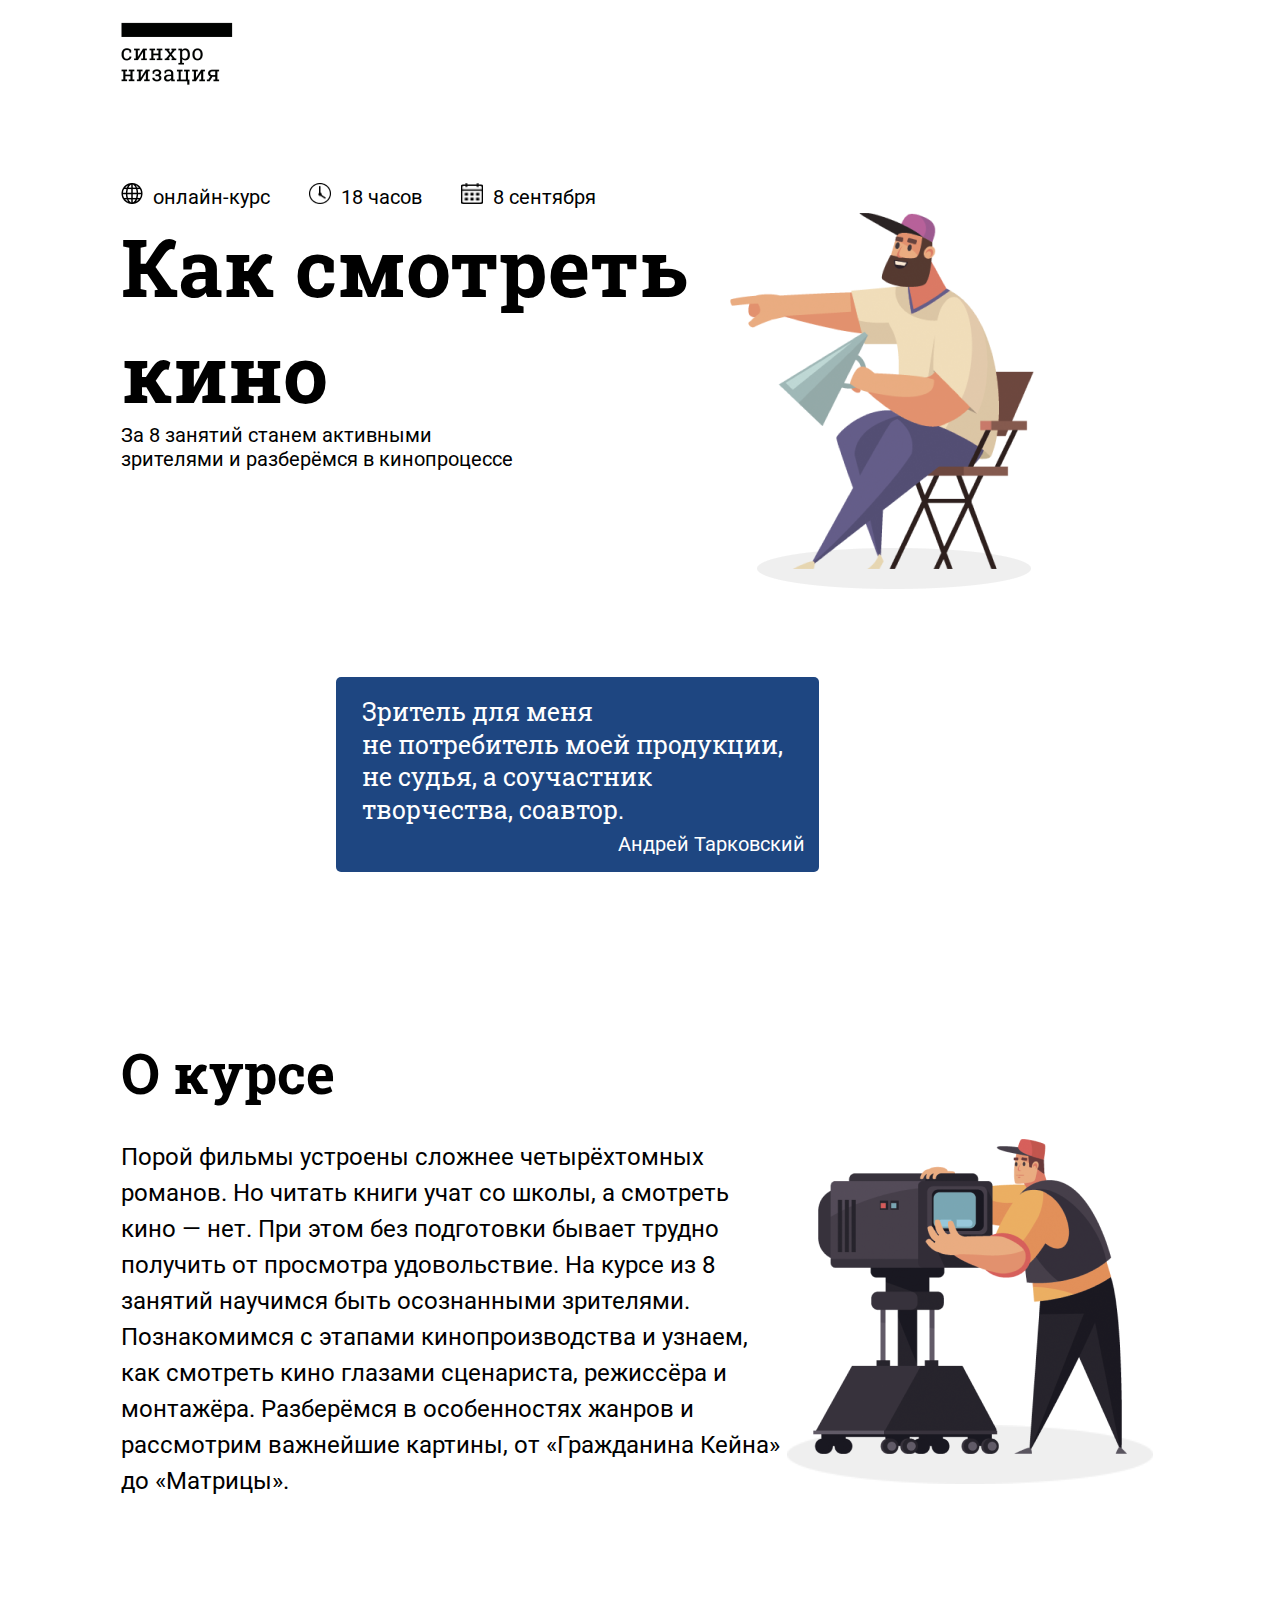
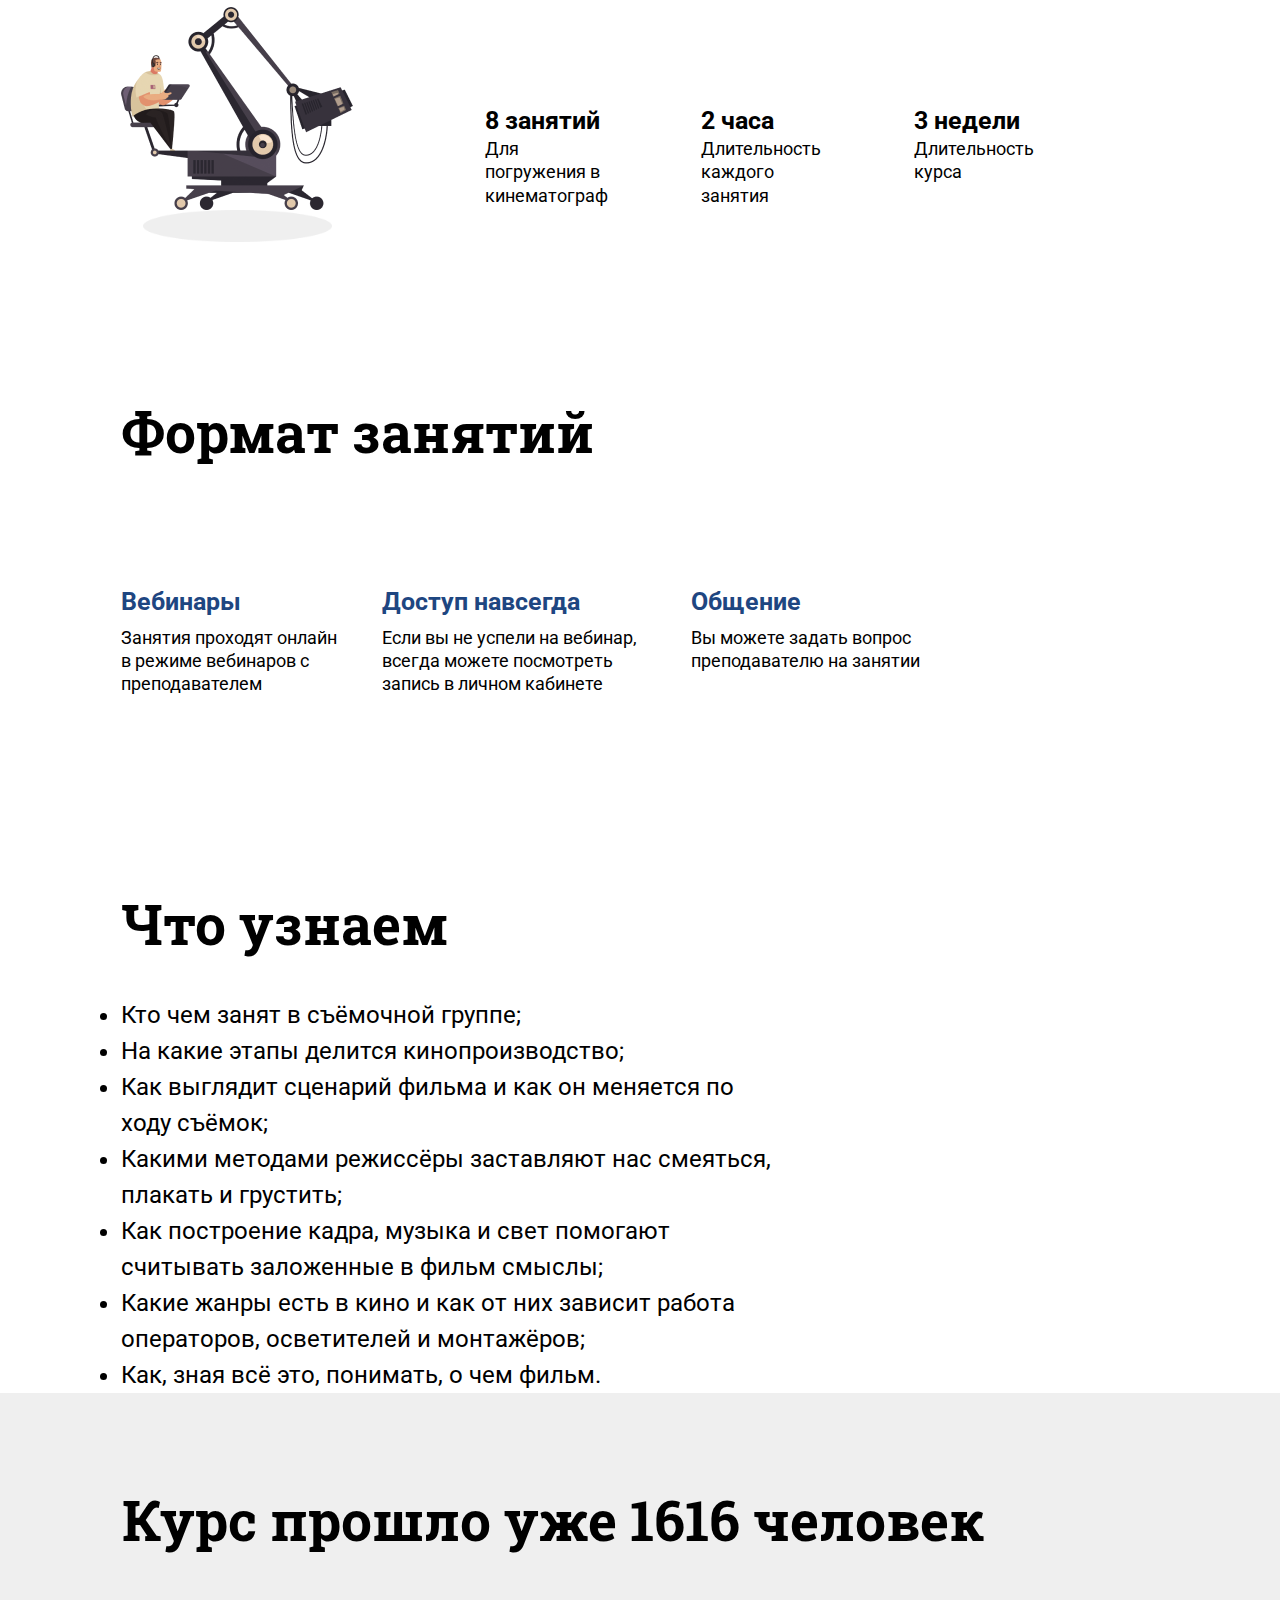
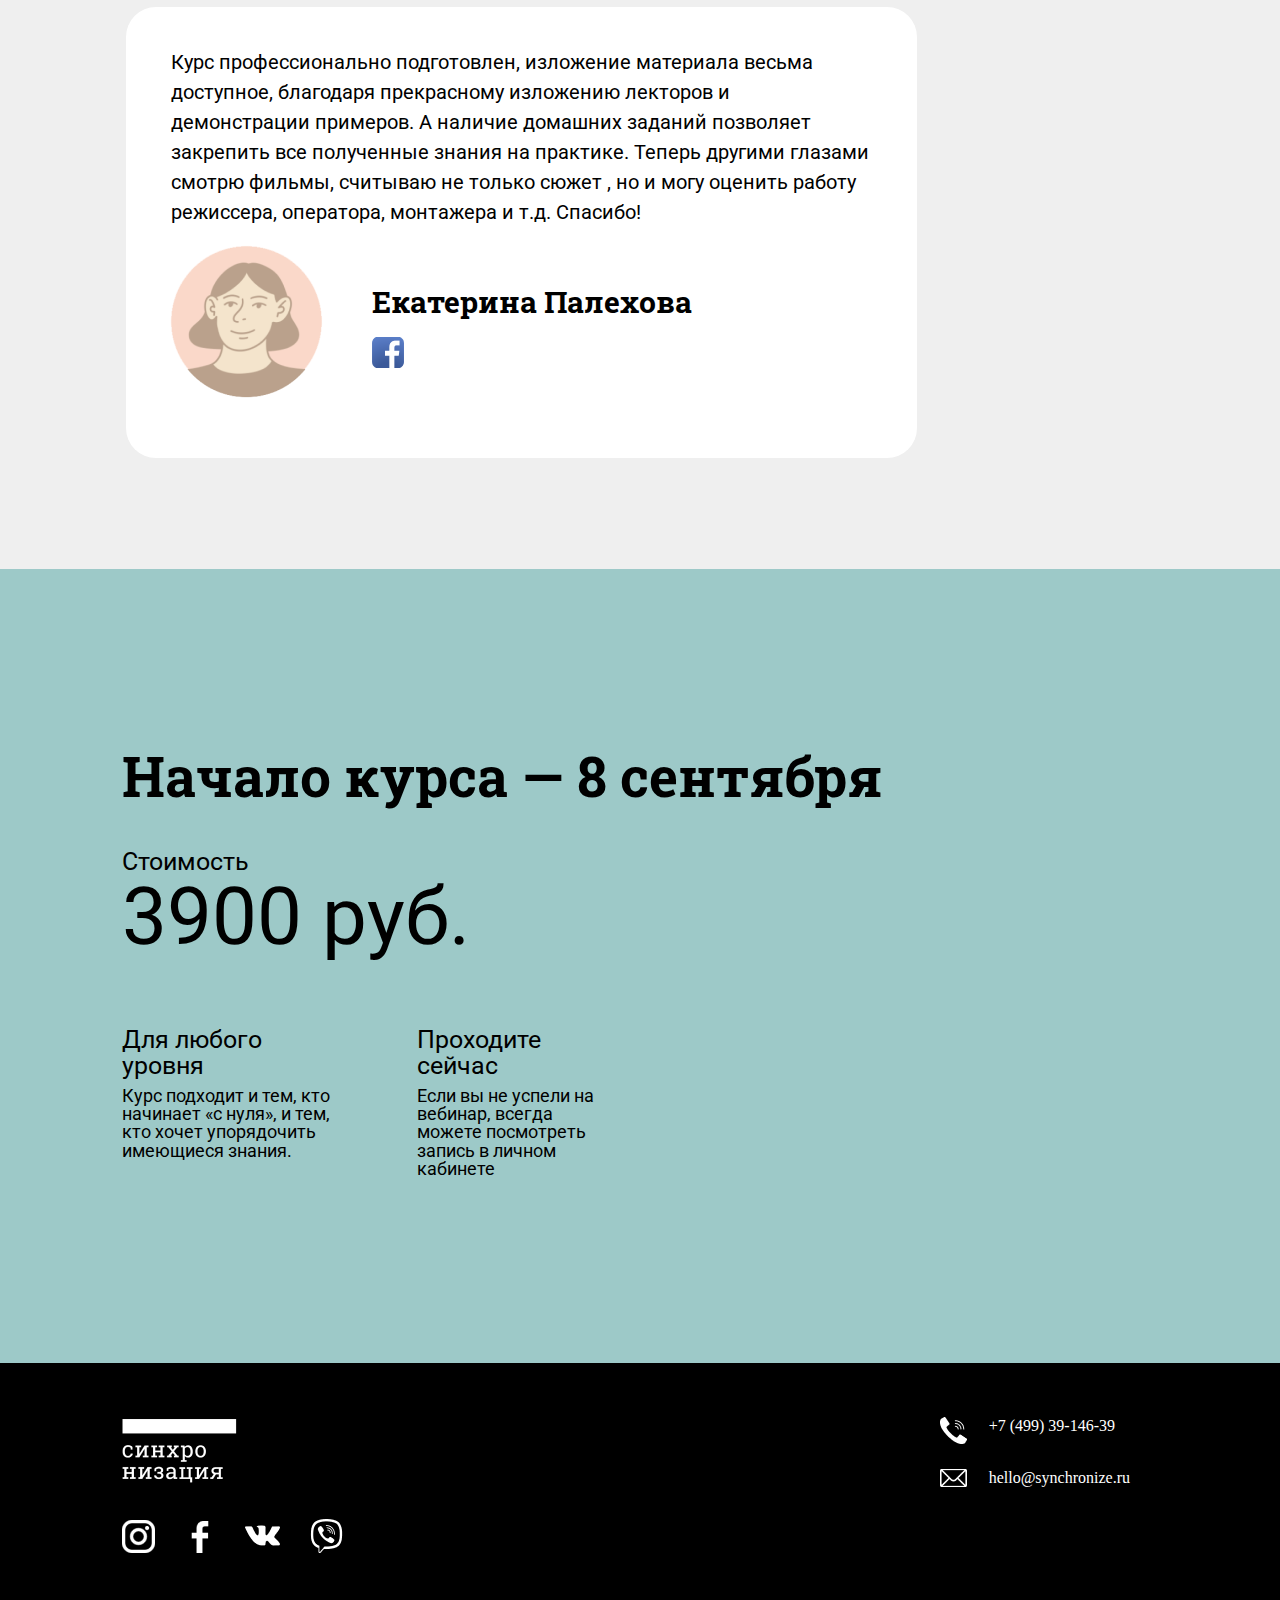
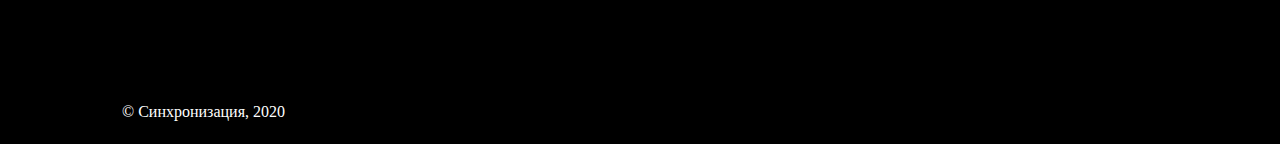
==== index.html @ b0616987 "Merge branch 'main' into omer" ====
<!doctype html>
<html lang="en">
<head>
    <meta charset="UTF-8">
    <meta name="viewport"
          content="width=device-width, user-scalable=no, initial-scale=1.0, maximum-scale=1.0, minimum-scale=1.0">
    <meta http-equiv="X-UA-Compatible" content="ie=edge">
    <link rel="preconnect" href="https://fonts.googleapis.com">
    <link rel="preconnect" href="https://fonts.gstatic.com" crossorigin>
    <link rel="preconnect" href="https://fonts.googleapis.com">
    <link rel="preconnect" href="https://fonts.gstatic.com" crossorigin>
    <link href="https://fonts.googleapis.com/css2?family=Roboto+Slab:wght@600&display=swap" rel="stylesheet">
    <link href="https://fonts.googleapis.com/css2?family=Roboto:ital,wght@0,100;0,300;0,400;1,100;1,300&display=swap" rel="stylesheet">
    <link rel="stylesheet" href="./assets/style.css">
    <title>Document</title>
</head>
<body>
    <header>
        <div class="container_header">
                <img class="head_image" src="./assets/Photos/logo_mobile_black.png" alt="#">

            <div class="three_writing_and_icons">
                <span><img class="icon_glob" src="./assets/Photos/globe.png" alt="#"> онлайн-курс</span>
                <span><img class="icon_clock" src="./assets/Photos/clock.png" alt="#"> 18 часов</span>
                <span><img class="icon_calendar" src="./assets/Photos/calendar.png" alt="#"> 8 сентября</span>
            </div>
        </div>
    </header>
    <main>
        <section class="first_section">
        <div class="container_first_section">
            <div class="above_image_and_content">
                <div class="two_content">
                    <p class="big_size_content">Как смотреть кино</p>
                    <p class="little_size_content">За 8 занятий станем активными зрителями
                        и разберёмся в кинопроцессе</p>
                </div>
                <div class="Big_image_all_ellipse">
                    <img src="./assets/Photos/head_big_image.png" alt="#">
                    <img class="big_ellipse" src="./assets/Photos/Big_ellipse.png" alt="#">
                </div>

            </div>
            <div class="below_content_and_initial">
                <div class="main_below_content">
                    <p class="eritel_">
                        Зритель для меня
                        <br>
                        не потребитель моей продукции, не судья, а соучастник творчества, соавтор.
                    </p>
                    <p class="andrey">
                        Андрей Тарковский
                    </p>
                </div>
            </div>
        </div>

    </section>


        <section class="second_section">
            <div class="container_second_section">
                <p class="head_of_second_section">О курсе</p>
                <div class="second_section_image_and_content">
                    <div class="main_content_of_second_section">
                        Порой фильмы устроены сложнее четырёхтомных романов. Но читать книги учат со школы, а смотреть кино — нет. При этом без подготовки бывает трудно получить от просмотра удовольствие.

                        На курсе из 8 занятий научимся быть осознанными зрителями. Познакомимся с этапами кинопроизводства и узнаем, как смотреть кино глазами сценариста, режиссёра и монтажёра. Разберёмся в особенностях жанров и рассмотрим важнейшие картины, от «Гражданина Кейна» до «Матрицы».
                    </div>
                    <div class="image_of_second_section">
                        <img class="second_section_cameraman" src="./assets/Photos/cameraman.png" alt="#">
                        <img class="second_section_ellipse" src="./assets/Photos/Big_ellipse.png" alt="">
                    </div>
                </div>
                <div class="little_image_and_three">
                    <div class="little_image_of_second_section">
                        <img class="light_man" src="./assets/Photos/light_man.png" alt="#">
                        <img class="light_man_ellipse" src="./assets/Photos/Big_ellipse.png" alt="#">
                    </div>
                    <div class="three_little">
                        <div class="one_little_one little_for_all">
                            <p class="head_of_little">8 занятий</p>
                            <p class="below_content_for_three">Для погружения
                                в кинематограф</p>
                        </div>
                        <div class="two_little_one little_for_all">
                            <p class="head_of_little">2 часа</p>
                            <p class="below_content_for_three">Длительность
                                каждого занятия</p>
                        </div>
                        <div class="three_little_one little_for_all">
                            <p class="head_of_little">3 недели</p>
                            <p class="below_content_for_three">Длительность
                                курса</p>
                        </div>
                    </div>
                </div>
            </div>
        </section>

        <section class="third_section">
            <div class="container_of_third_section">
                <div class="above_of_third">
                    <p class="format_zan">Формат занятий</p>
                    <div class="little_third_of_third_section">
                        <div class="one_porce_ofThird">
                            <p class="one_piece_of_third_above">Вебинары</p>
                            <p class="one_piece_of_third_below third_one">Занятия проходят онлайн
                                в режиме вебинаров
                                с преподавателем</p>
                        </div>
                        <div class="one_porce_ofThird">
                            <p class="one_piece_of_third_above">Доступ навсегда</p>
                            <p class="one_piece_of_third_below third_two">Если вы не успели на вебинар, всегда можете посмотреть запись в личном кабинете</p>
                        </div>
                        <div class="one_porce_ofThird">
                            <p class="one_piece_of_third_above">Общение</p>
                            <p class="one_piece_of_third_below third_three">Вы можете задать вопрос
                                преподавателю на занятии</p>
                        </div>
                    </div>
                </div>
                <div class="below_of_Third">
                    <p class="chto_uznaem">Что узнаем</p>
                    <ul class="chto_uznaem_ul">
                        <li>Кто чем занят в съёмочной группе;</li>
                        <li>На какие этапы делится кинопроизводство;</li>
                        <li>Как выглядит сценарий фильма и как он меняется
                            по ходу съёмок;</li>
                        <li>Какими методами режиссёры заставляют нас смеяться, плакать и грустить;</li>
                        <li>Как построение кадра, музыка и свет помогают считывать заложенные в фильм смыслы;</li>
                        <li>Какие жанры есть в кино и как от них зависит работа операторов, осветителей и монтажёров;</li>
                        <li>Как, зная всё это, понимать, о чем фильм.</li>
                    </ul>







                </div>
            </div>
        </section>

        <section class="third_of_end">
            <p class="chto_uznaem kypc_proshlo">Курс прошло уже 1616 человек</p>
            <div class="kypc_card">
                <p class="kypc_text">
                    Курс профессионально подготовлен, изложение материала весьма доступное, 
                    благодаря прекрасному изложению лекторов и демонстрации примеров.
                    А наличие домашних заданий позволяет закрепить все полученные знания на практике. 
                    Теперь другими глазами смотрю фильмы, считываю не только сюжет , но и могу оценить работу режиссера, 
                    оператора, монтажера и т.д. Спасибо!
                </p>
                <div class="img_and_yekatirina">
                <img class="third_of_end_img" src="./assets/Photos/third-of-end_image.png" alt="image">
                <div class="fb_yekatirina">
                <p class="yekatirina_head">Екатерина Палехова</p>
                <img class="fb_logo" src="./assets/Photos/fb.png" alt="fb">

                   </div>
               </div>
            </div>
        </section>

        <section class="green_part">
            <p class="chto_uznaem nachala_ceptember">Начало курса — 8 сентября</p>
            <p class="stoimost">Стоимость</p>
            <p class="rubl">3900 руб.</p>

            <div class="dlya_and_seychas">
                <div class="dlya">
                    <p class="second_of_end_head">Для любого уровня</p>
                    <p class="second_of_end_text">Курс подходит и тем, кто начинает «с нуля»,
                                                     и тем, кто хочет упорядочить имеющиеся знания.</p>
                </div>
                <div class="seychas">
                    <p class="second_of_end_head">Проходите сейчас</p>
                    <p class="second_of_end_text">Если вы не успели на вебинар,
                                                    всегда можете посмотреть запись в личном кабинете</p>
                </div>
            </div>
            
        </section>
    </main>
    <footer>
        <div class="logo_div">
            <div class="logo">
                <img class="logo_mobile" src="./assets/Photos/logo_mobile_white.png" alt="logo">
                <div class="social_media">
                    <img class="social" src="./assets/Photos/instagram.png" alt="social">
                    <img class="social so_pad" src="/assets/Photos/fb_black.png" alt="social">
                    <img class="social so_pad" src="./assets/Photos/wk.png" alt="social">
                    <img class="social so_pad" src="/assets/Photos/whatsapp.png" alt="social">
                </div>
            </div>
            <div class="phone_mail">
                 <div class="cont">
                     <img class="contacts" src="./assets/Photos/phone_white.png" alt="">
                     <p class="contacts_text">+7 (499) 39-146-39</p>

                 </div>
                 <div class="cont mail">
                     <img class="contacts" src="./assets/Photos/mail_white.png" alt="mail">
                     <p class="contacts_text">hello@synchronize.ru</p>
                 </div>
            </div>
        </div>
        <p class="sinxroni">© Синхронизация, 2020</p>
    </footer>
</body>
</html>
---- assets/style.css ----
*{
    margin: 0;
    padding: 0;
    box-sizing: border-box;
}
.container_header{
    display: flex;
    margin-left: 121px;
    margin-top: 21px;
    margin-bottom: 4px;
    flex-direction: column;
    /*25 ashagi olacaq*/
}
.container_header .three_writing_and_icons span img{
    width: 22px;
    height: 21px;
    margin-right: 5px;
}
.container_header .three_writing_and_icons span{
    font-family: Roboto;
    font-style: normal;
    font-weight: normal;
    font-size: 20px;
    margin-right: 25px;
    padding-right: 10px;
    padding-bottom: 14px;
}
.head_image{
    width: 112px;
    height: 66px;
    margin-bottom: 96px;
}
.icon_glob{
    margin-right: 8px;
}
.icon_clock{
    margin-right: 10px;
}
.icon_calendar{
    margin-right: 13px;
}
.container_first_section{
    margin-left: 121px;
    margin-right: 246px;
    margin-bottom: 173px;
}
.big_size_content{
    font-family: Roboto Slab;
    font-style: normal;
    font-weight: bold;
    font-size: 80px;
    max-width: 628px;
    max-height: 190px;
}
.little_size_content{
    font-family: Roboto;
    font-style: normal;
    font-weight: normal;
    font-size: 20px;
    max-width: 414px;
    max-height: 62px;
    margin-top: 20px;
}
.above_image_and_content{
    display: flex;
    flex-direction: row;
    justify-content: space-between;
    margin-bottom: 67px;
}
.Big_image_all_ellipse{
    display: flex;
    flex-direction: column;
}
.Big_image_all_ellipse .big_ellipse{
    width: 274px;
    height: 41px;
    margin-left: 27px;
}
.big_ellipse{
    position: relative;
    top: -21px;
    z-index: -1;
}
.main_below_content{
    max-width: 483.63px;
    max-height: 200px;
    display: flex;
    flex-direction: column;
    background: #1E4681;
    border-radius: 5px;
}
.eritel_{
    color: white;
    font-family: Roboto Slab;
    font-style: normal;
    font-weight: normal;
    font-size: 25px;
    max-width: 430.59px;
    max-height: 113px;
    line-height: 130%;
    margin: 19px 27px 10px 26px;
}
.andrey{
    color: white;
    font-family: Roboto;
    font-style: normal;
    font-weight: normal;
    font-size: 20px;
    line-height: 130%;
    text-align: right;
    margin-right: 14px;
    margin-bottom: 15px;
    padding-top: 12px;
}
.below_content_and_initial{
    display: flex;
    justify-content: center;
}
/*second section */
.second_section{
    margin-bottom: 162px;
}
.container_second_section{
    margin-left: 121px;
    margin-right: 127px;
}
.second_section_image_and_content{
    display: flex;
    justify-content: space-between;
    margin-bottom: 94px;
}
.head_of_second_section{
    font-family: Roboto Slab;
    font-style: normal;
    font-weight: bold;
    font-size: 55px;
    line-height: 101.38%;
    padding-bottom: 20px;
    margin-bottom: 18px;
}
.main_content_of_second_section{
    width: 662px;
    height: 374px;

    font-family: Roboto;
    font-style: normal;
    font-weight: normal;
    font-size: 24px;
    line-height: 150%;
}
.second_section_cameraman{
    width: 314px;
    height: 315px;
}
.second_section_ellipse{
    width: 366px;
    height: 59px;
    position: relative;
    z-index: -1;
    top: -29px;
}
.image_of_second_section{
    display: flex;
    flex-direction: column;
    align-items: center;
}
.little_image_and_three{
    display: flex;
    justify-content: space-between;
    align-items: center;
}
.three_little{
    display: flex;
    justify-content: space-between;
    margin-right: 317px;
}
.little_for_all{
    display: flex;
    flex-direction: column;
    max-width: 150px;
    max-height: 39px;
}
.one_little_one{
    margin-right: 93px;
}
.two_little_one{
    margin-right: 93px;
}
.little_image_of_second_section{
    display: flex;
    align-items: center;
    flex-direction: column;
    margin-right: 132px;
}
.light_man{
    width: 232px;
    height: 203px;
}
.light_man_ellipse{
    width: 189px;
    height: 32px;
}
.head_of_little{
    font-family: Roboto;
    font-style: normal;
    font-weight: bold;
    font-size: 25px;
    line-height: 130%;
}
.below_content_for_three{
    font-family: Roboto;
    font-style: normal;
    font-weight: normal;
    font-size: 18px;
    line-height: 130%;
}

/*third section*/
.container_of_third_section{
    margin-left: 121px;
    margin-right: 344px;
}
.format_zan{
    height: 93px;

    font-family: Roboto Slab;
    font-style: normal;
    font-weight: bold;
    font-size: 55px;
    line-height: 101.38%;
    margin-bottom: 89px;
}
.one_piece_of_third_above{
    color:#1E4681;
    font-family: Roboto;
    font-style: normal;
    font-weight: bold;
    font-size: 25px;
    line-height: 130%;
    height: 39px;
    margin-bottom: 1px;
}
.little_third_of_third_section{
    display: flex;
    flex-direction: row;
    justify-content: space-between;
    margin-bottom: 200px;
}
.one_piece_of_third_below{
    font-family: Roboto;
    font-style: normal;
    font-weight: normal;
    font-size: 18px;
    line-height: 130%;
}
.third_one{
    width: 223px;
}
.third_two{
    width: 271px;
}
.third_three{
    width: 245px;
}
.chto_uznaem{
    font-family: Roboto Slab;
    font-style: normal;
    font-weight: bold;
    font-size: 55px;
    line-height: 101.38%;

    margin-bottom: 21px;
    padding-bottom: 25px;
}
.chto_uznaem_ul{
    font-family: Roboto;
    font-style: normal;
    font-weight: normal;
    font-size: 24px;
    line-height: 150%;
    width: 662px;
}
.third_of_end {
    background-color: rgb(239, 239, 239);
    padding-bottom: 111px;
}
.kypc_proshlo {
    padding-left: 122px;
    padding-top: 99px;
}
.kypc_card {
    background-color: white;
    width: 791px;
    height: 451px;
    margin-top: 34px;
    margin-left: 126px;
    border-radius: 30px;
}
.kypc_text {
    font-family: Roboto;
    font-size: 20px;
    padding-top: 40px;
    padding-left: 45px;
    padding-right: 46px;
    line-height: 150%;
}
.img_and_yekatirina {
    margin-left: 26px;
    margin-top: 10px;
    display: flex;
}
.yekatirina_head {
    font-family: "Roboto Slab";
    font-style: normal;
    font-weight: bold;
    font-size: 30px;
    line-height: 101.38%;
    margin-top: 50px;
    margin-left: 30px;
    padding-bottom: 20px;
}
.fb_logo {
    margin-left: 30px;
}
.green_part {
    background-color: rgb(157, 201, 200);
}
.nachala_ceptember {
    padding-top: 179px;
    padding-left: 122px;
}
.stoimost {
    padding-left: 122px;
    font-family: Roboto;
    font-style: normal;
    font-weight: normal;
    font-size: 25px;
    line-height: 101.38%;
}
.rubl {
    font-family: Roboto;
    font-style: normal;
    padding-left: 122px;
    padding-bottom: 70px;
    padding-right: 50px;
    padding-top: 2px;
    font-weight: normal;
    font-size: 80px;
    line-height: 101.38%;
}
.dlya_and_seychas {
    display: flex;
    padding-right: 660px;
    padding-left: 122px;
    padding-bottom: 185px;
}
.second_of_end_head {
    font-family: Roboto;
    font-style: normal;
    font-weight: normal;
    font-size: 25px;
    line-height: 101.38%;
}
.second_of_end_text {
    padding-top: 9px;
    font-family: Roboto;
    font-style: normal;
    font-weight: normal;
    font-size: 18px;
    line-height: 101.38%;
}
.seychas {
    margin-left: 70px;
}
footer {
    background-color: black;
}
.logo_div {
    display: flex;
    padding-top: 54px;
    padding-left: 122px;
    justify-content: space-between;
    color: white;
}
.social {
    padding-top: 29px;
}
.so_pad {
    padding-left: 25px;
}
.phone_mail {
    display: flex;
    flex-direction: column;
    padding-right: 150px;
}
.cont {
    display: flex;
}
.contacts_text {
    padding-left: 22px;
}
.mail {
    padding-top: 25px;
}
.sinxroni {
    padding-top: 146px;
    color: white;
    padding-left: 122px;
    padding-bottom: 23px;
}
/*media*/
@media only screen and (max-width: 834px) {
    *{
        display: none;
    }
}
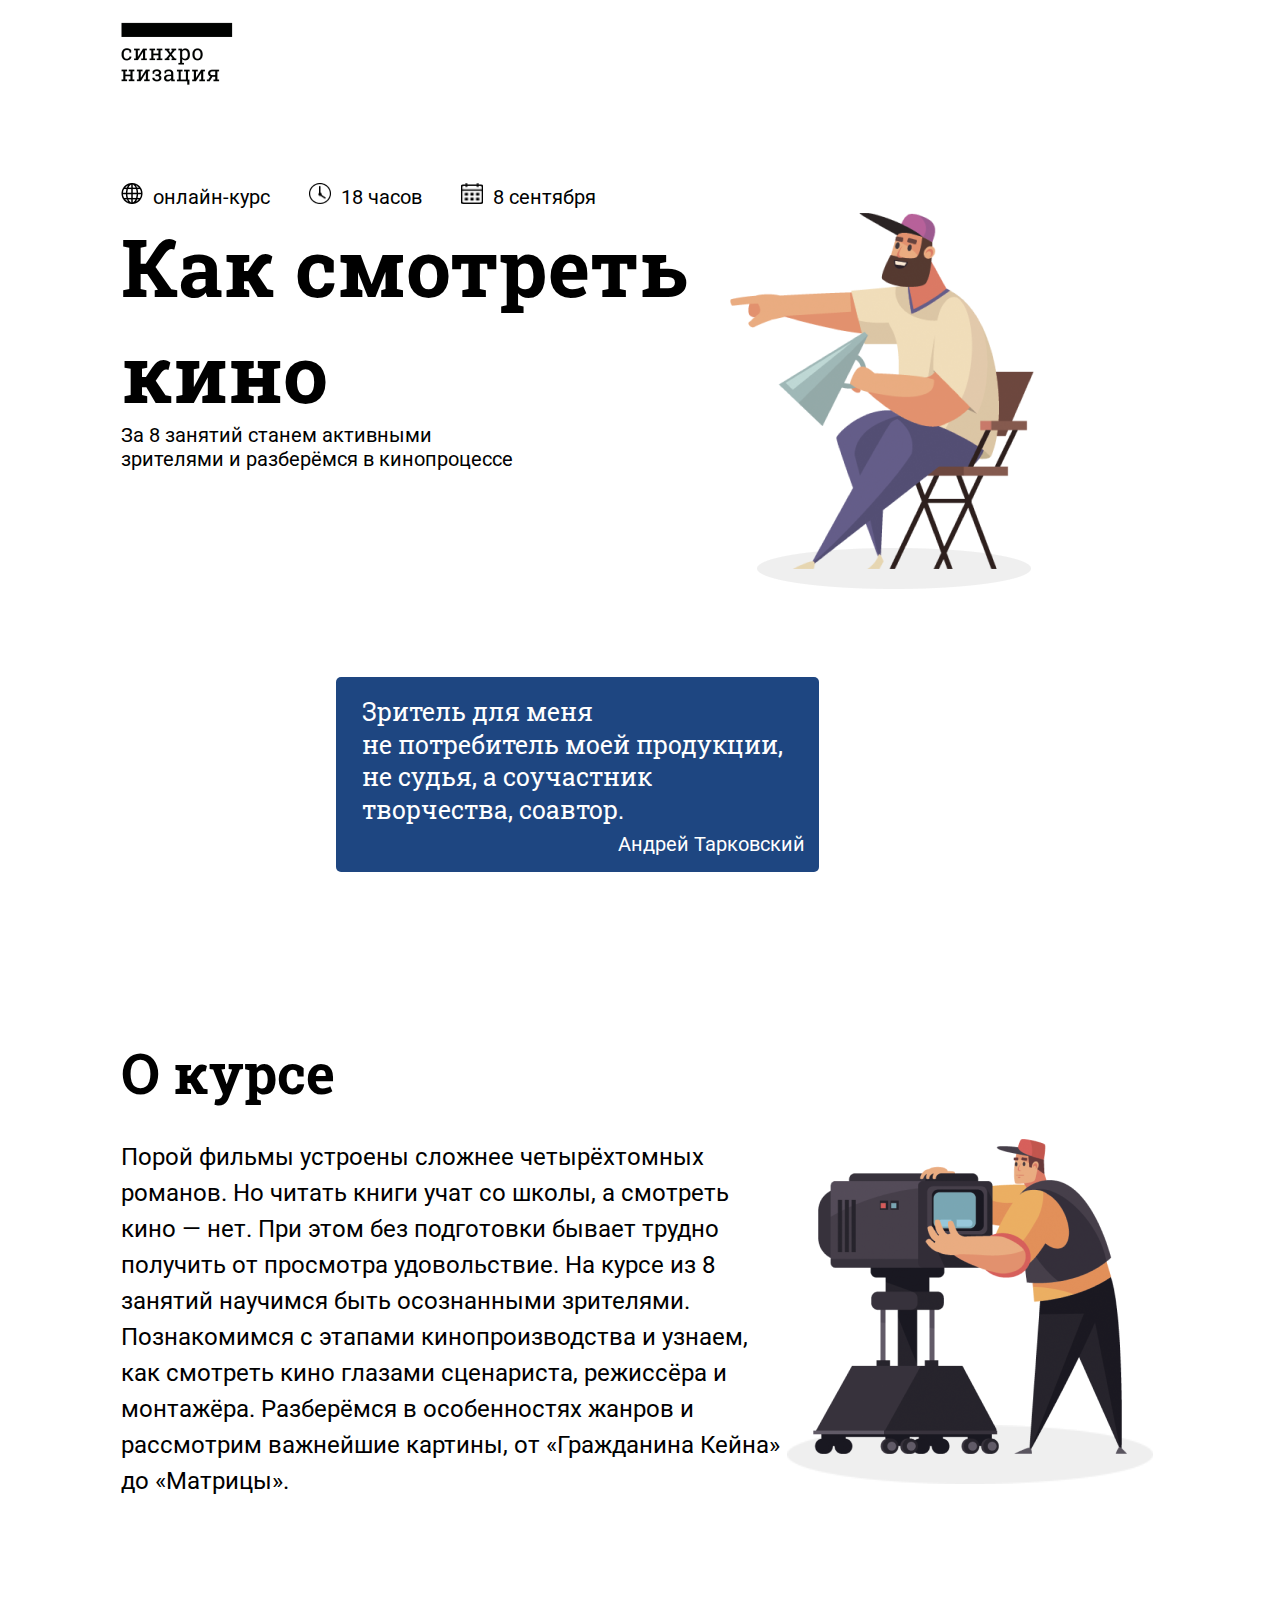
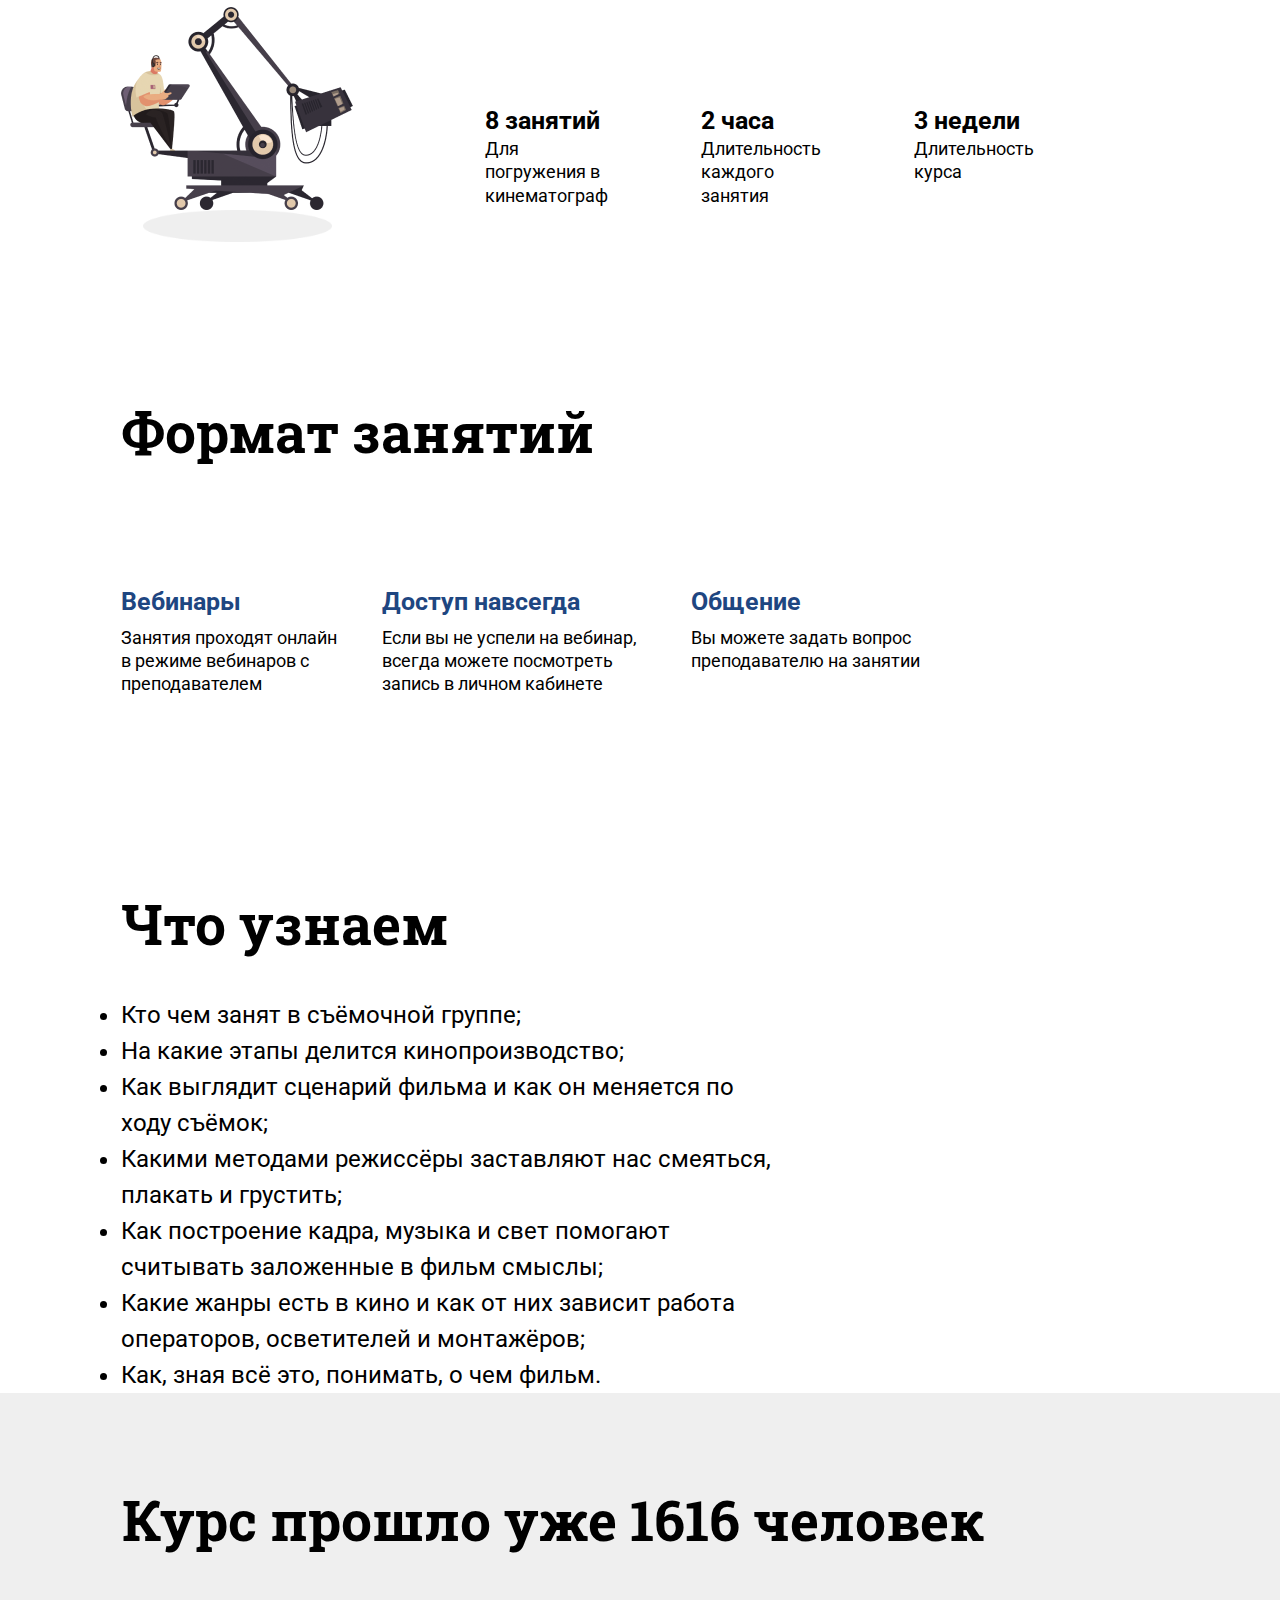
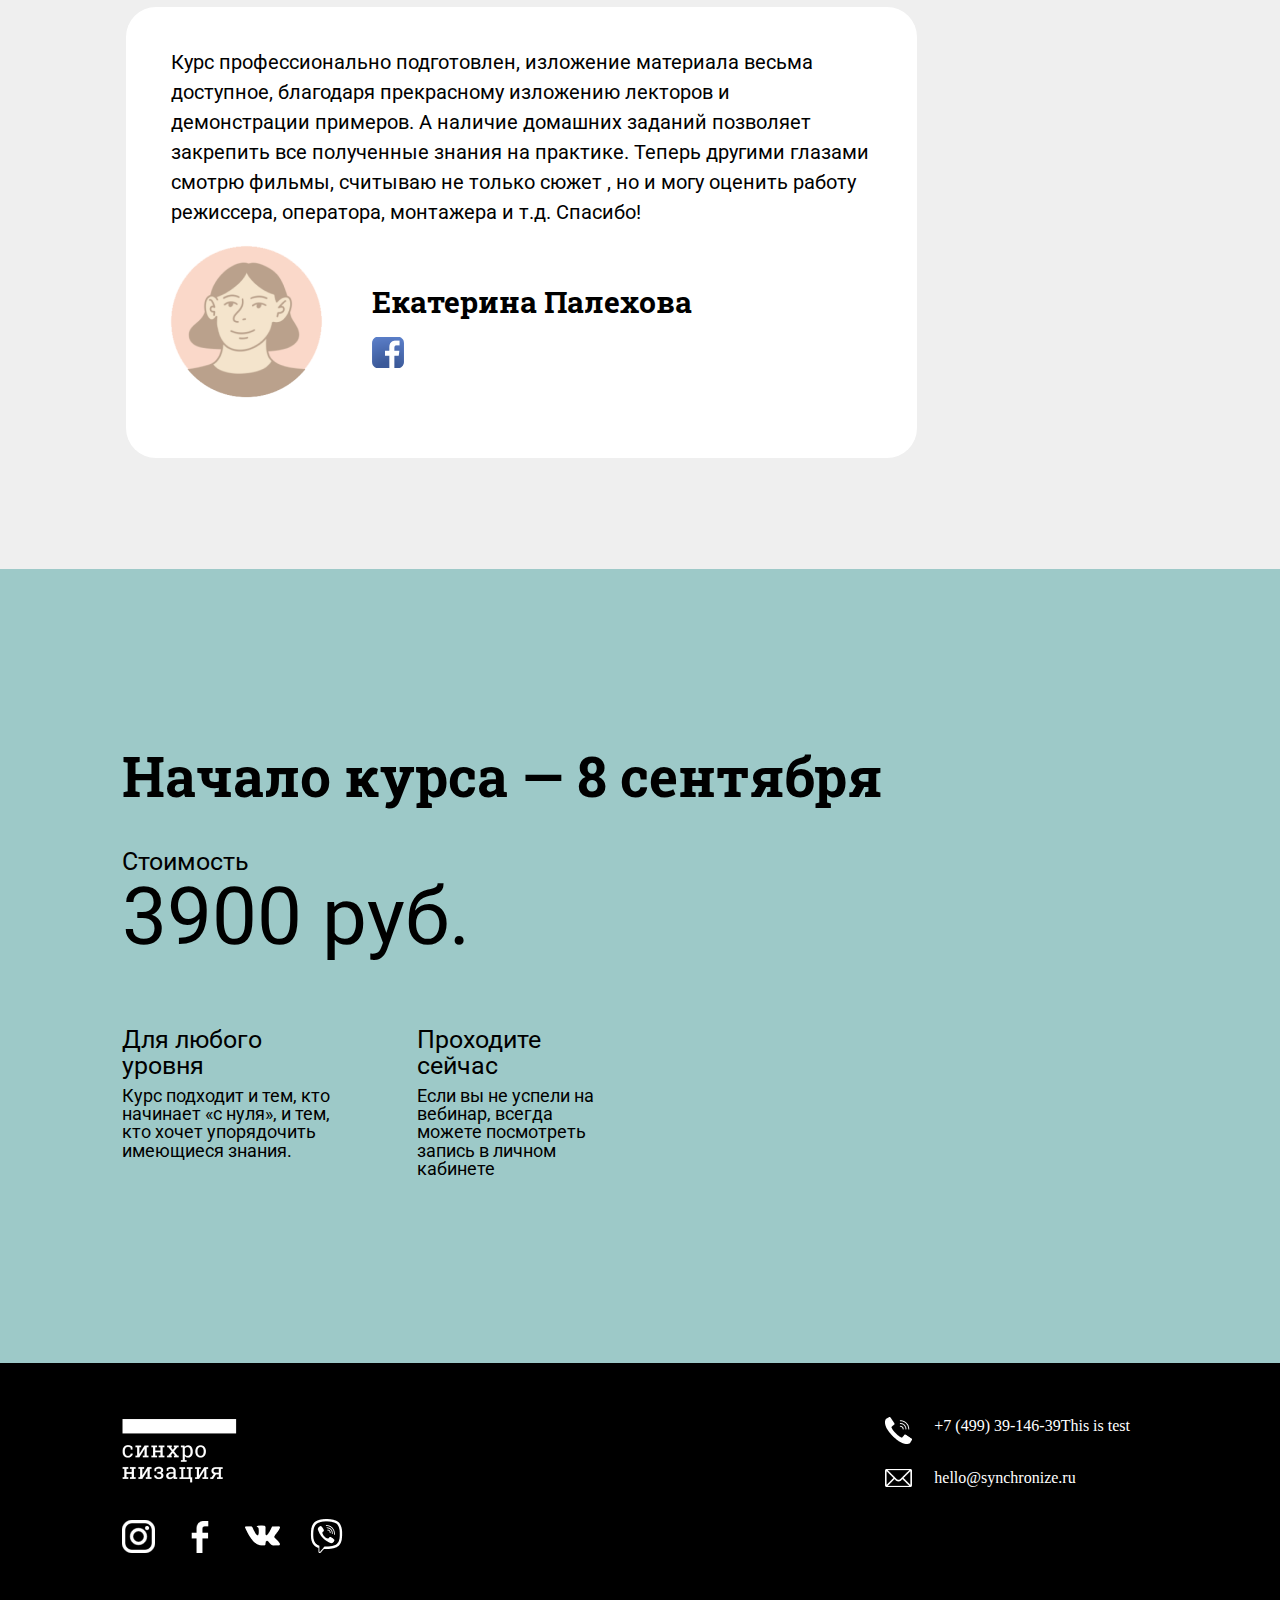
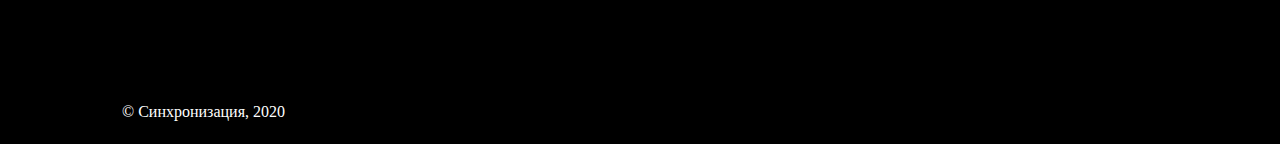
==== commit 436339db: "test p tag added" ====
--- a/index.html
+++ b/index.html
@@ -199,6 +199,7 @@
                  <div class="cont">
                      <img class="contacts" src="./assets/Photos/phone_white.png" alt="">
                      <p class="contacts_text">+7 (499) 39-146-39</p>
+                     <p>This is test</p>
 
                  </div>
                  <div class="cont mail">
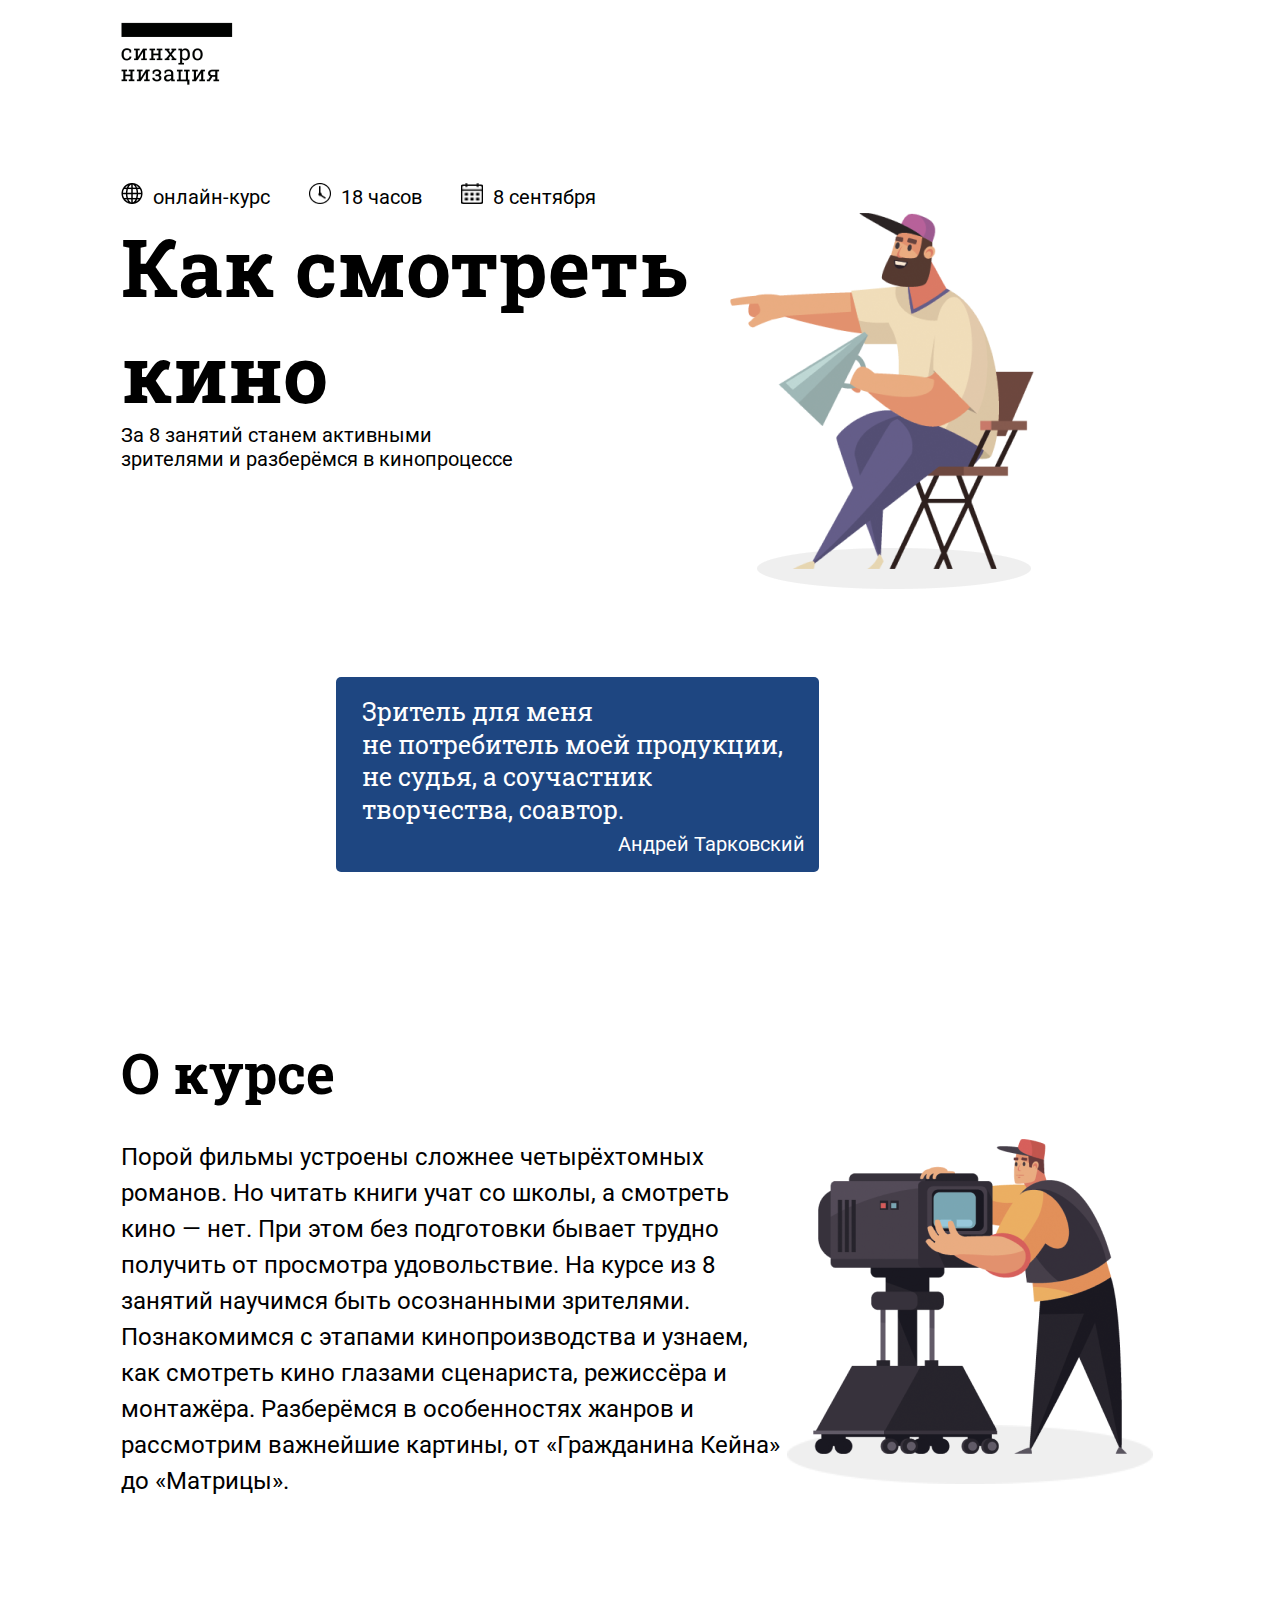
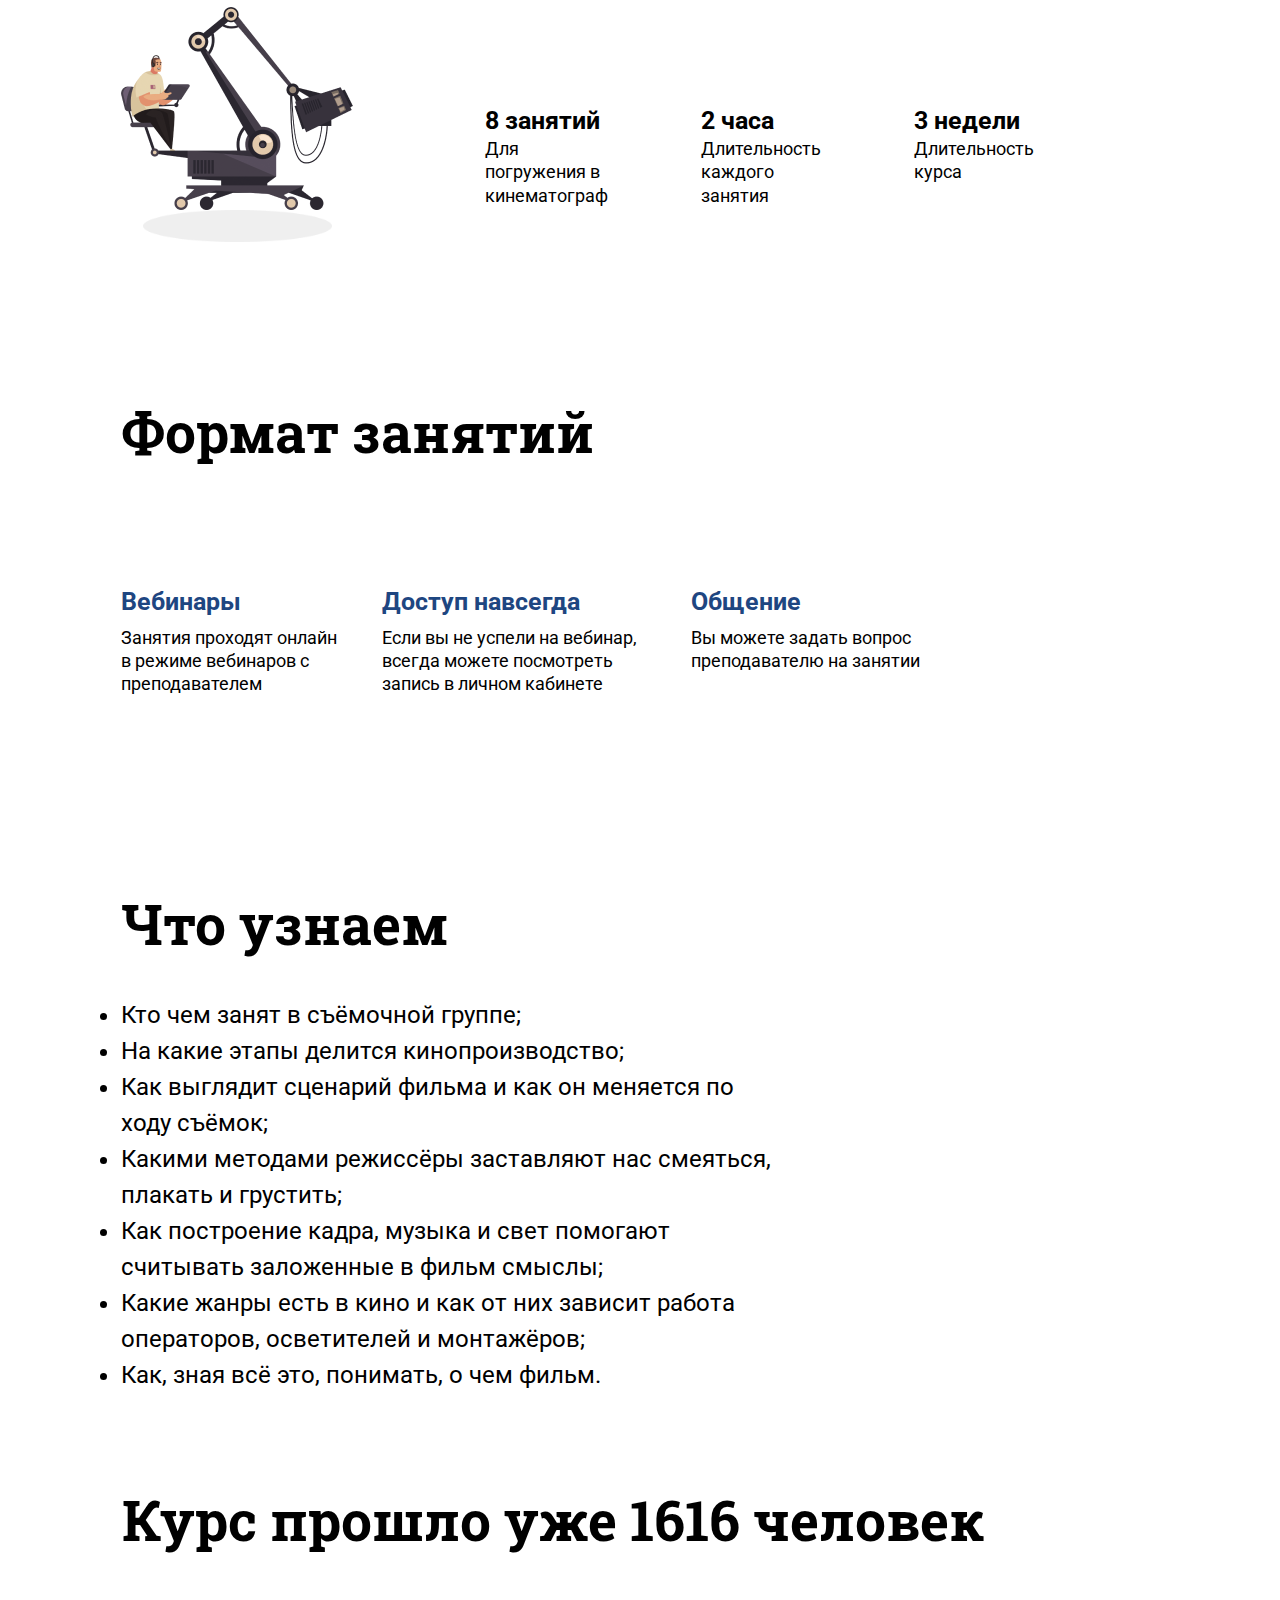
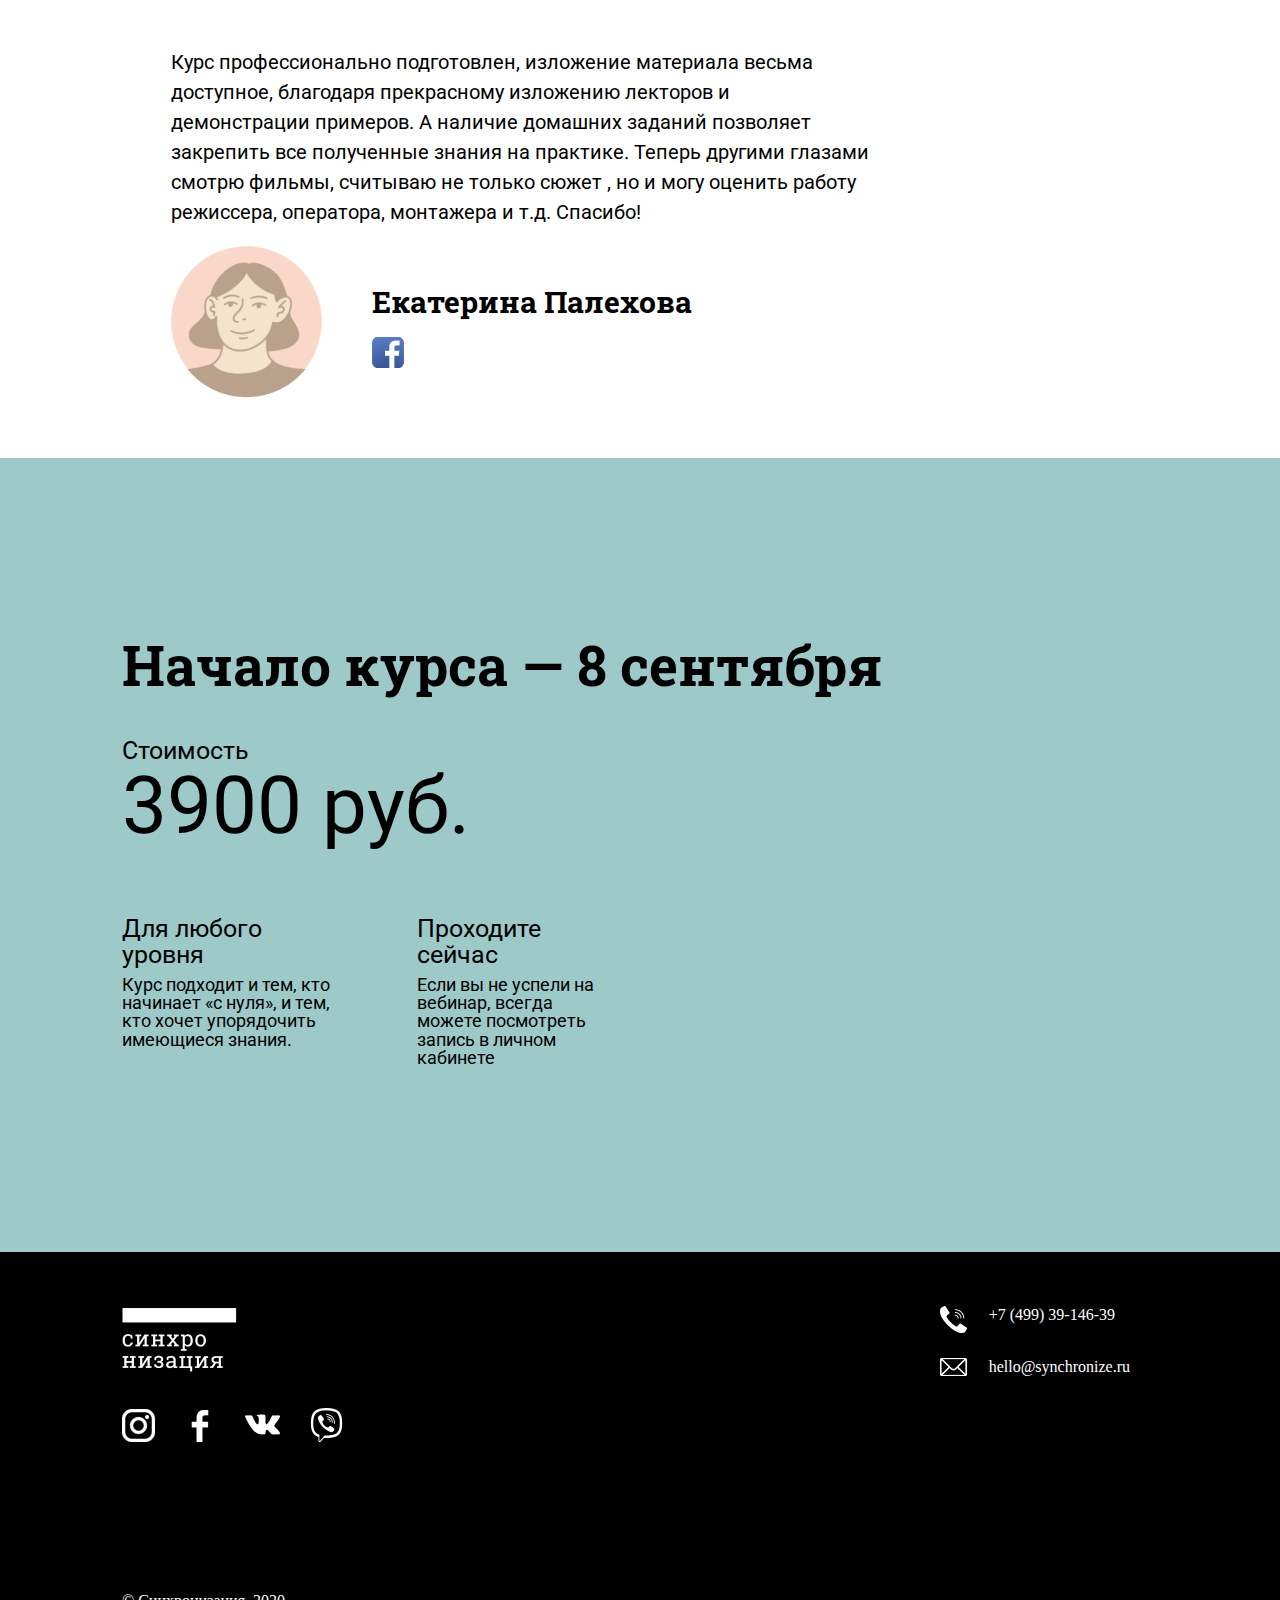
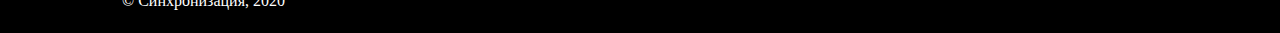
==== commit 8bc50255: "added fixed merging" ====
--- a/index.html
+++ b/index.html
@@ -199,7 +199,6 @@
                  <div class="cont">
                      <img class="contacts" src="./assets/Photos/phone_white.png" alt="">
                      <p class="contacts_text">+7 (499) 39-146-39</p>
-                     <p>This is test</p>
 
                  </div>
                  <div class="cont mail">
@@ -209,6 +208,7 @@
             </div>
         </div>
         <p class="sinxroni">© Синхронизация, 2020</p>
+
     </footer>
 </body>
 </html>--- a/assets/style.css
+++ b/assets/style.css
@@ -280,6 +280,7 @@
     line-height: 150%;
     width: 662px;
 }
+<<<<<<< HEAD
 .third_of_end {
     background-color: rgb(239, 239, 239);
     padding-bottom: 111px;
@@ -408,6 +409,8 @@
     padding-left: 122px;
     padding-bottom: 23px;
 }
+=======
+>>>>>>> b70fd19842051d47e2fcee4ffb51f94a31882874
 /*media*/
 @media only screen and (max-width: 834px) {
     *{
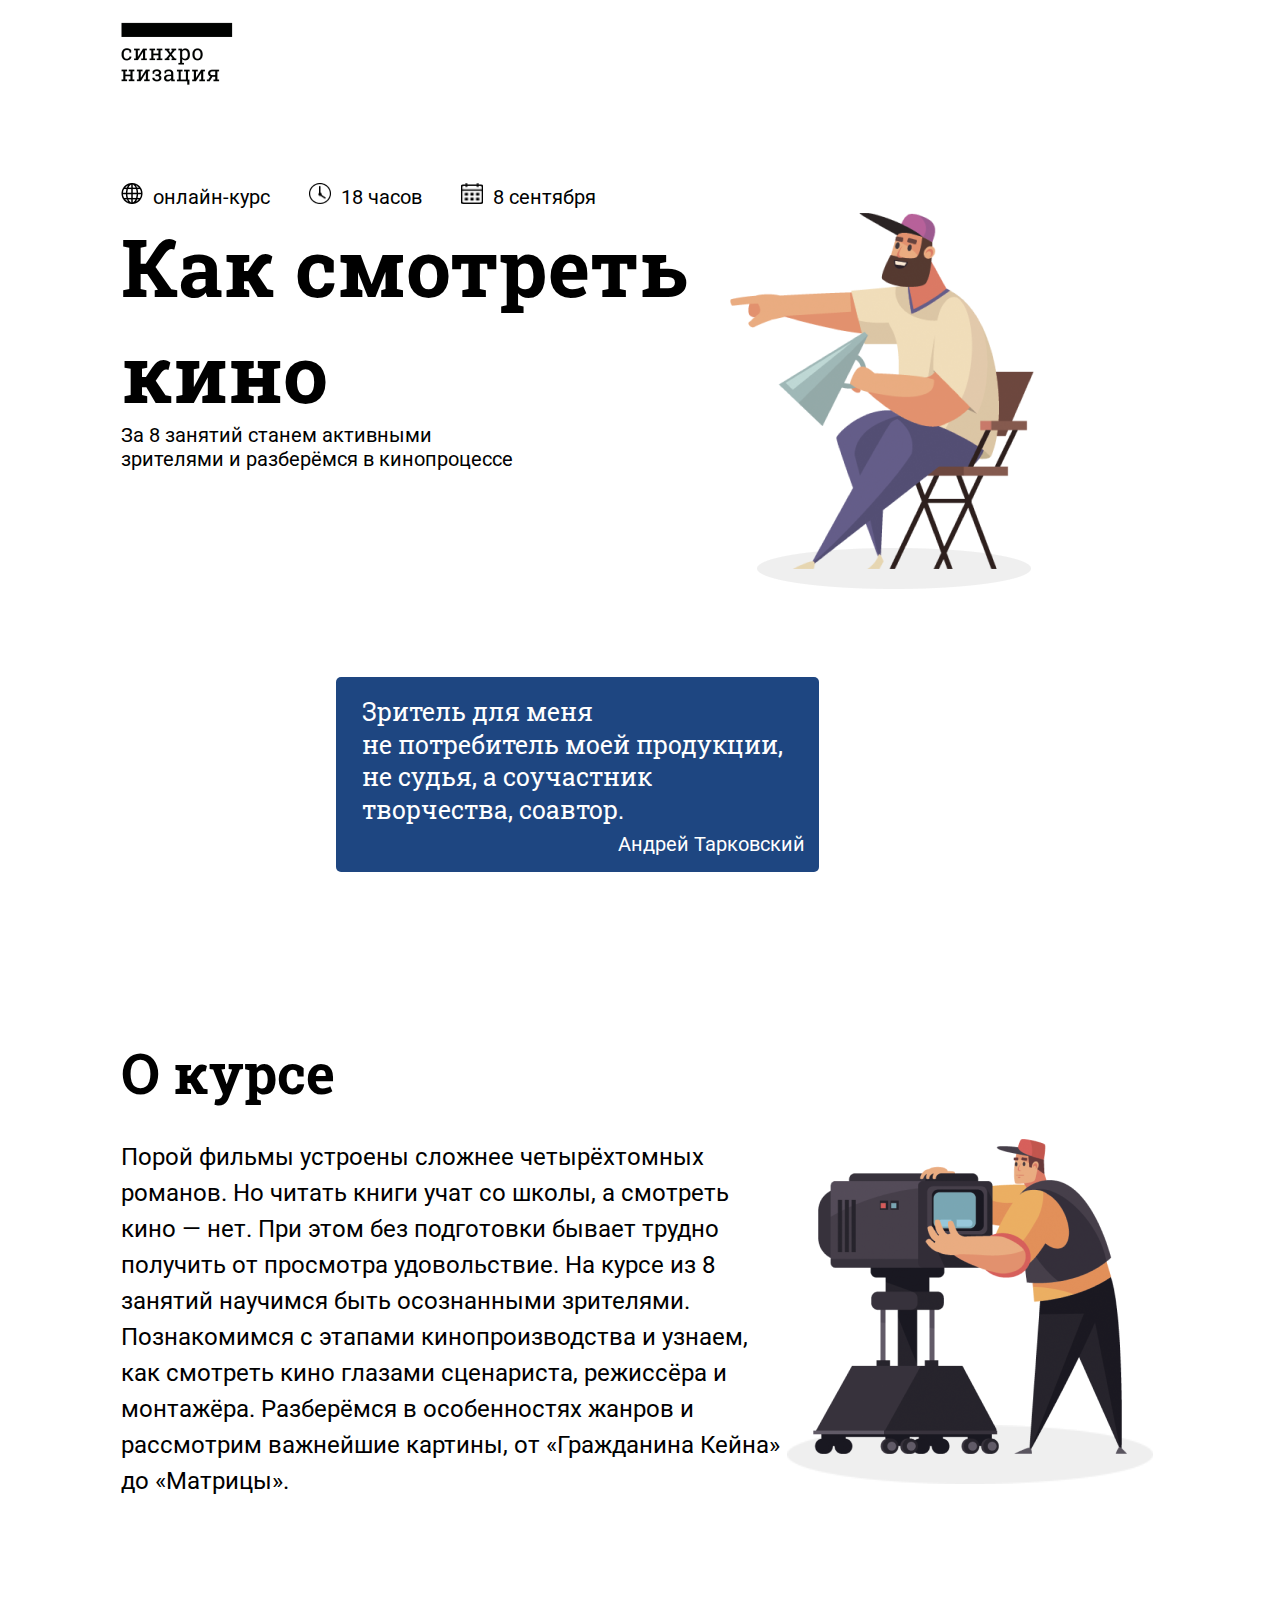
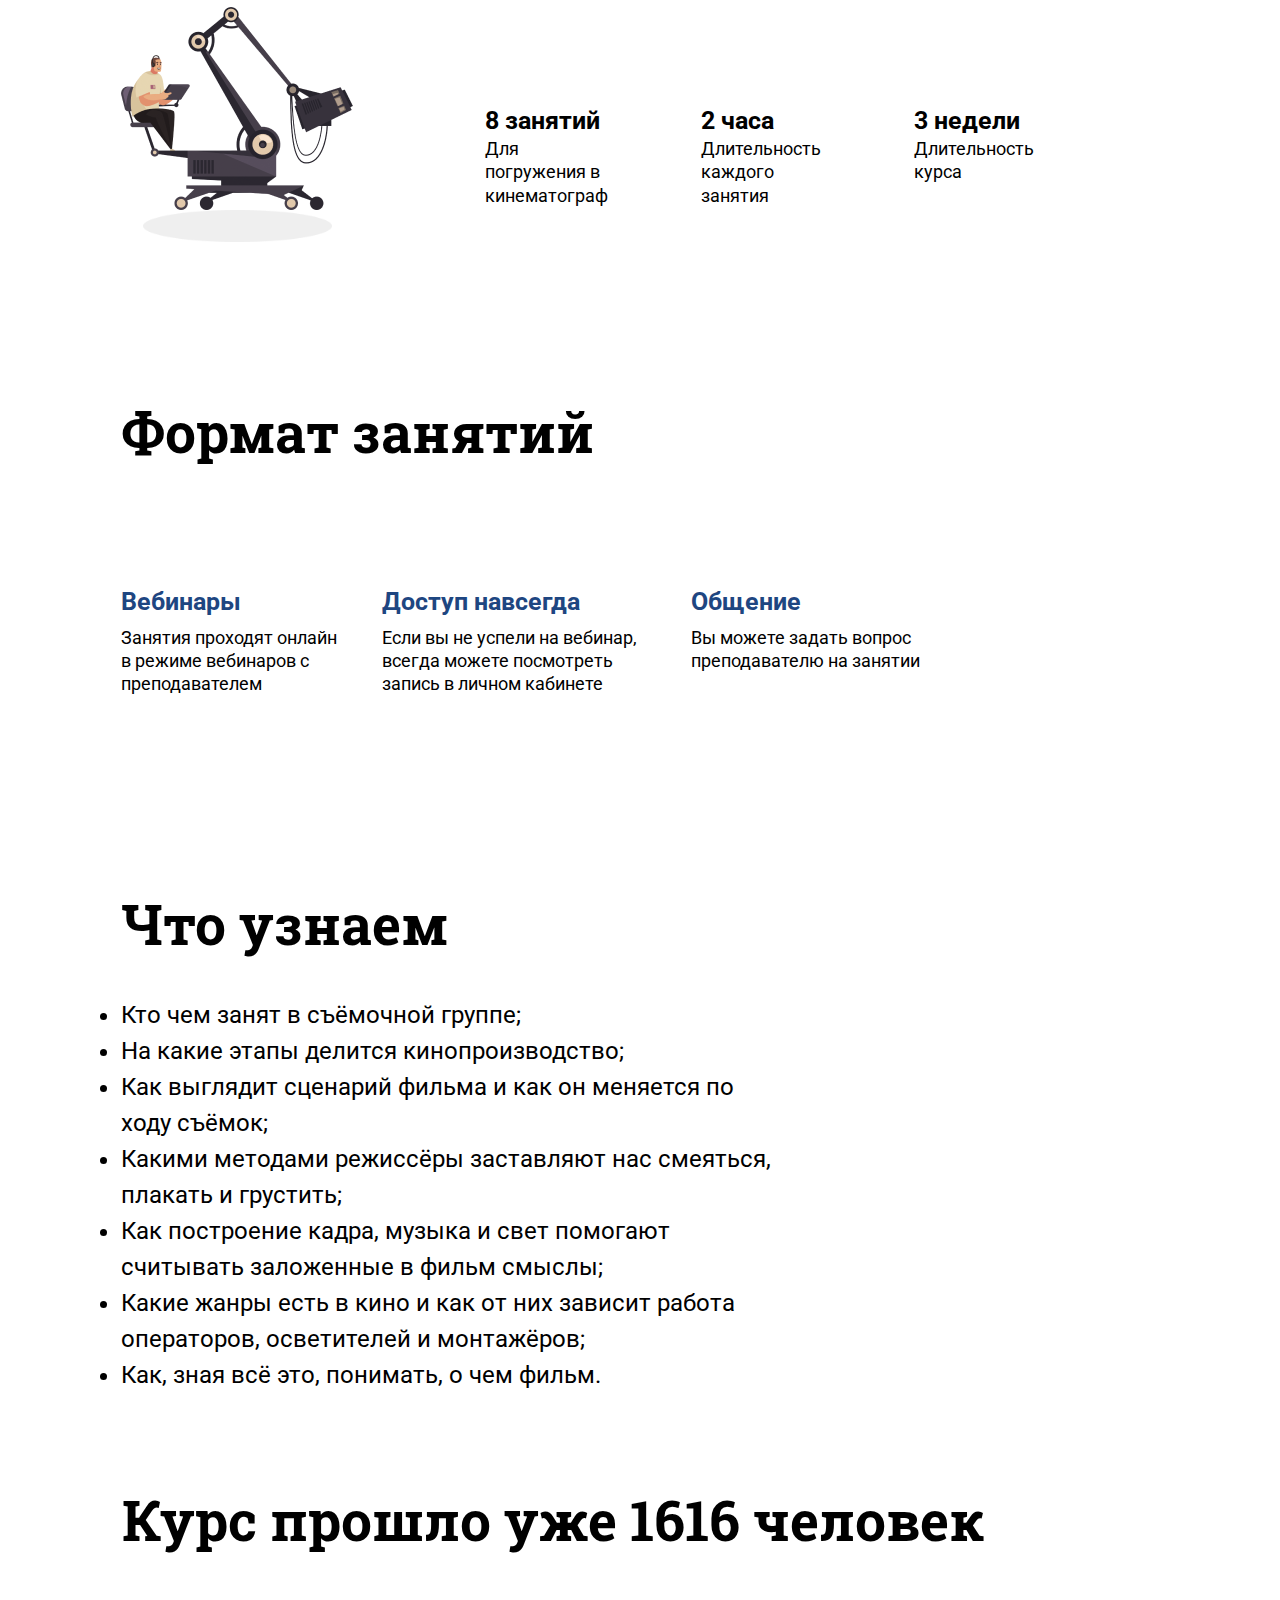
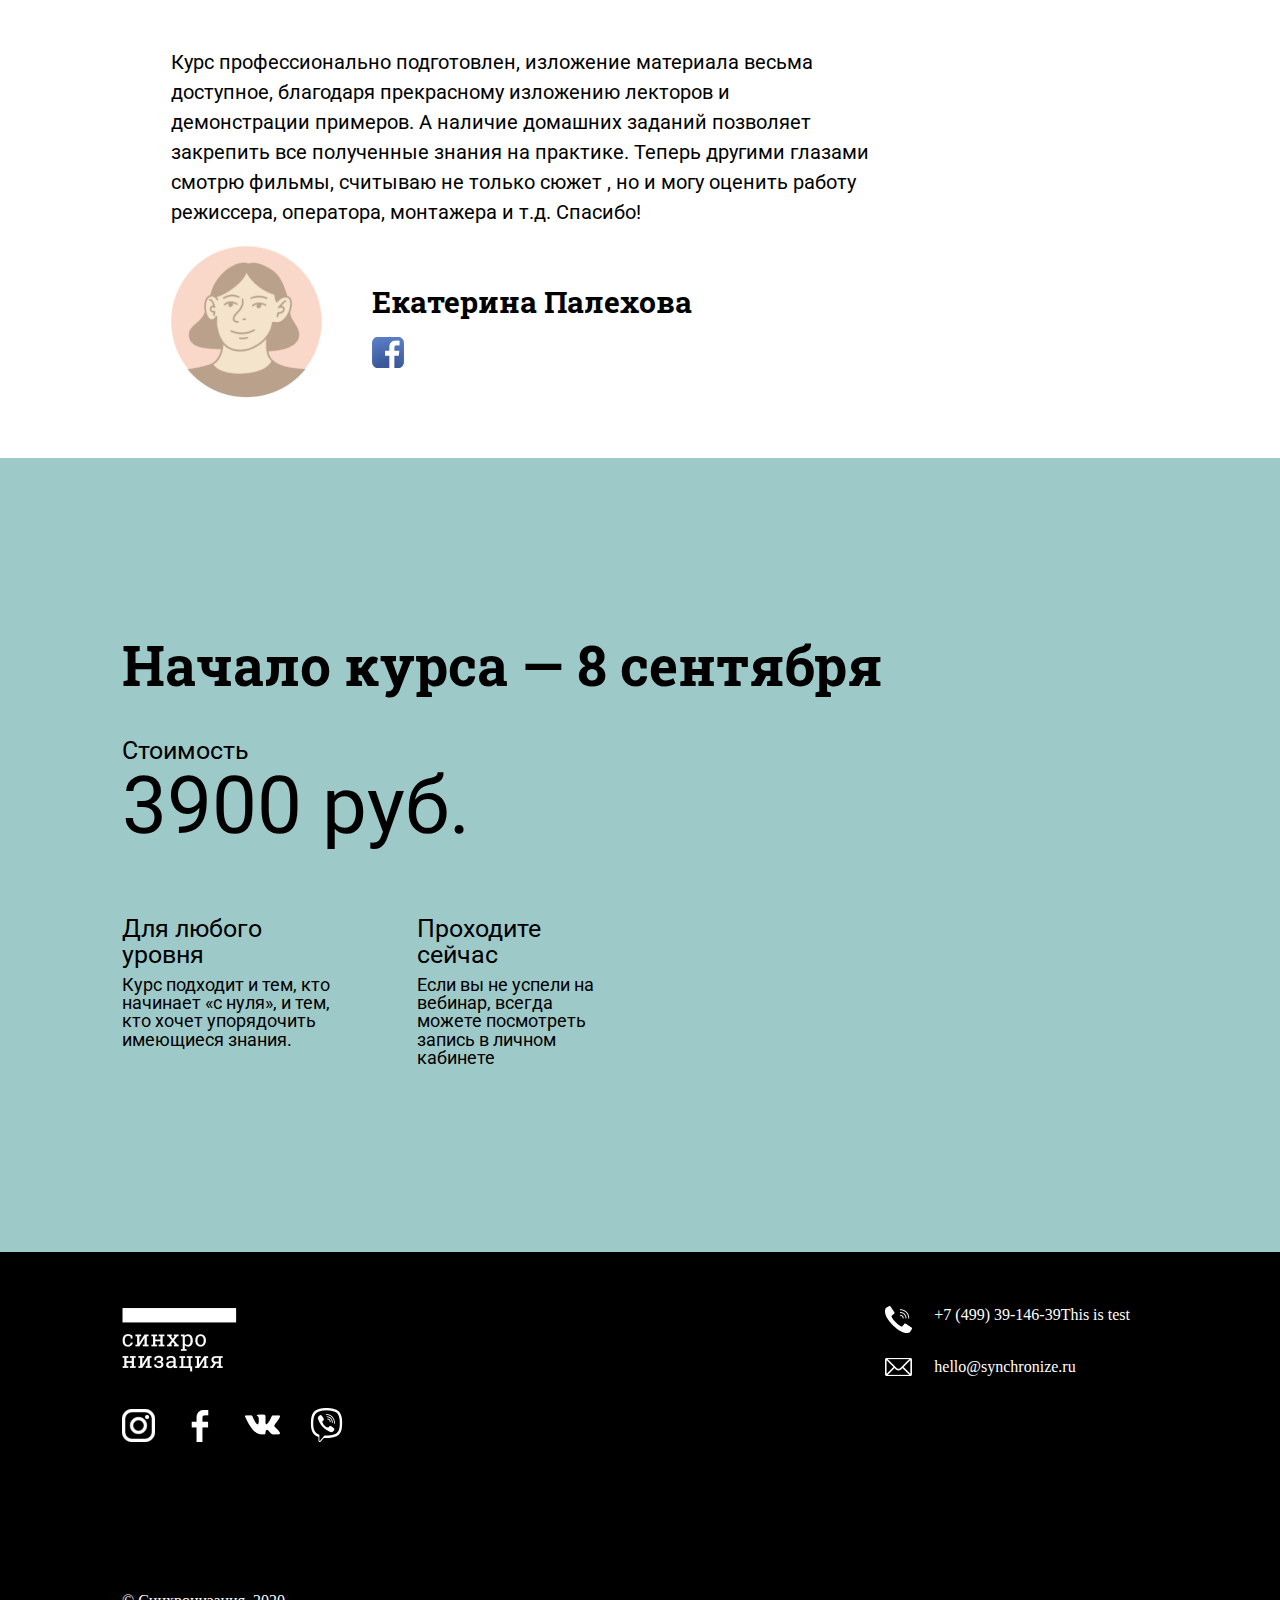
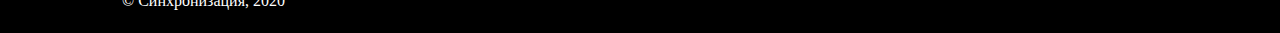
==== commit 637e8383: "added mergin main to omer two" ====
--- a/index.html
+++ b/index.html
@@ -199,6 +199,7 @@
                  <div class="cont">
                      <img class="contacts" src="./assets/Photos/phone_white.png" alt="">
                      <p class="contacts_text">+7 (499) 39-146-39</p>
+                     <p>This is test</p>
 
                  </div>
                  <div class="cont mail">
--- a/assets/style.css
+++ b/assets/style.css
@@ -281,6 +281,9 @@
     width: 662px;
 }
 <<<<<<< HEAD
+=======
+<<<<<<< HEAD
+>>>>>>> main
 .third_of_end {
     background-color: rgb(239, 239, 239);
     padding-bottom: 111px;
@@ -409,8 +412,11 @@
     padding-left: 122px;
     padding-bottom: 23px;
 }
+<<<<<<< HEAD
+=======
 =======
 >>>>>>> b70fd19842051d47e2fcee4ffb51f94a31882874
+>>>>>>> main
 /*media*/
 @media only screen and (max-width: 834px) {
     *{
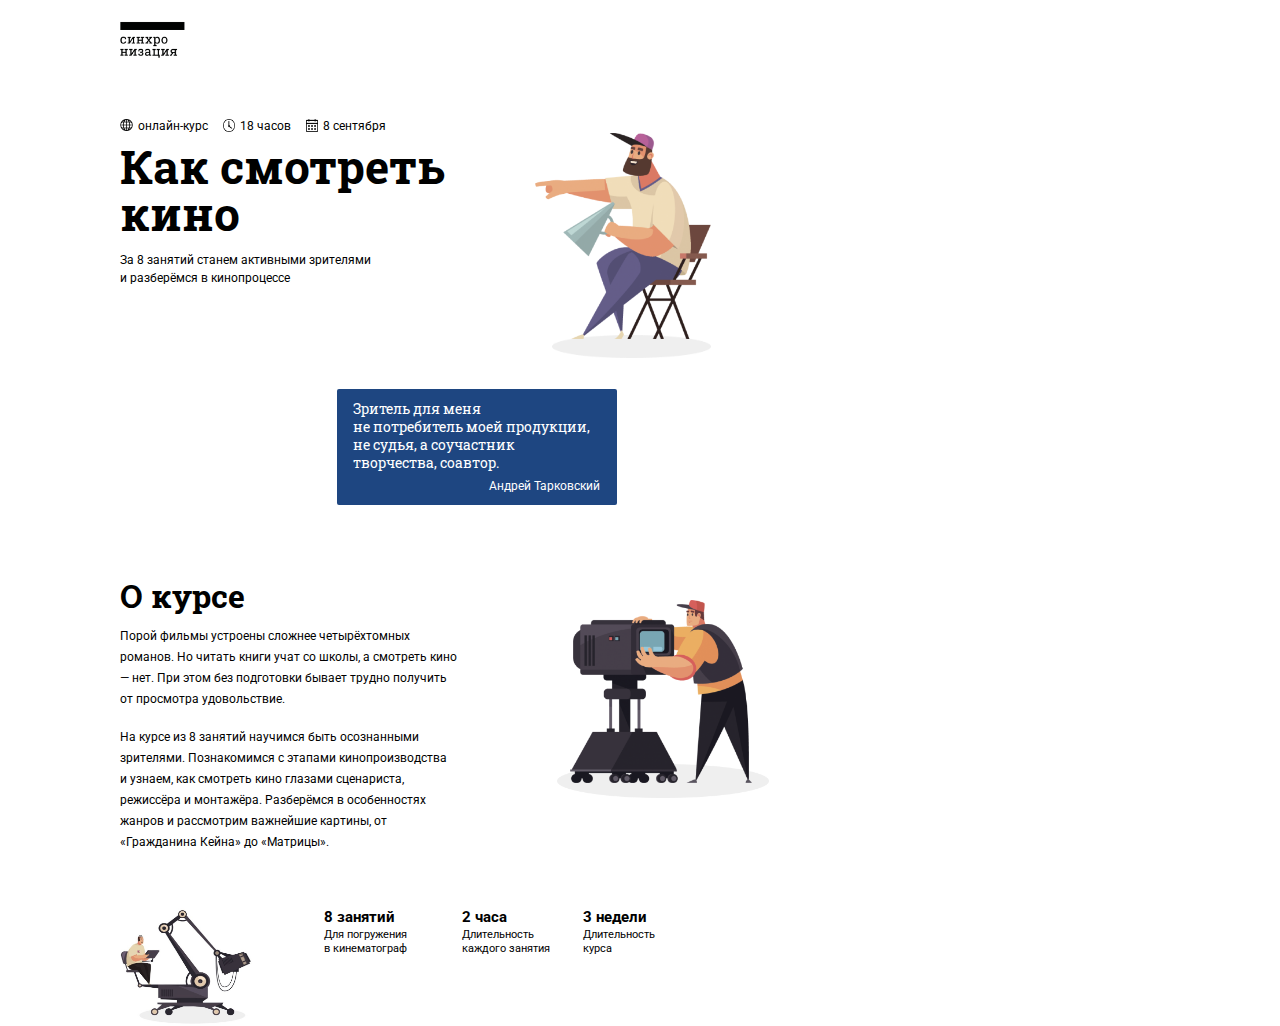
==== commit 30a64af3: "Responsive for tablets and phones is added." ====
--- a/index.html
+++ b/index.html
@@ -1,215 +1,97 @@
-<!doctype html>
+<!DOCTYPE html>
 <html lang="en">
 <head>
-    <meta charset="UTF-8">
-    <meta name="viewport"
-          content="width=device-width, user-scalable=no, initial-scale=1.0, maximum-scale=1.0, minimum-scale=1.0">
-    <meta http-equiv="X-UA-Compatible" content="ie=edge">
-    <link rel="preconnect" href="https://fonts.googleapis.com">
-    <link rel="preconnect" href="https://fonts.gstatic.com" crossorigin>
-    <link rel="preconnect" href="https://fonts.googleapis.com">
-    <link rel="preconnect" href="https://fonts.gstatic.com" crossorigin>
-    <link href="https://fonts.googleapis.com/css2?family=Roboto+Slab:wght@600&display=swap" rel="stylesheet">
-    <link href="https://fonts.googleapis.com/css2?family=Roboto:ital,wght@0,100;0,300;0,400;1,100;1,300&display=swap" rel="stylesheet">
-    <link rel="stylesheet" href="./assets/style.css">
-    <title>Document</title>
+  <meta charset="UTF-8">
+  <meta http-equiv="X-UA-Compatible" content="IE=edge">
+  <meta name="viewport" content="width=device-width, initial-scale=1.0">
+  <link rel="stylesheet" href="./assets/index.css">
+  <title>FigmaProject</title>
 </head>
+
 <body>
-    <header>
-        <div class="container_header">
-                <img class="head_image" src="./assets/Photos/logo_mobile_black.png" alt="#">
 
-            <div class="three_writing_and_icons">
-                <span><img class="icon_glob" src="./assets/Photos/globe.png" alt="#"> онлайн-курс</span>
-                <span><img class="icon_clock" src="./assets/Photos/clock.png" alt="#"> 18 часов</span>
-                <span><img class="icon_calendar" src="./assets/Photos/calendar.png" alt="#"> 8 сентября</span>
-            </div>
-        </div>
-    </header>
-    <main>
-        <section class="first_section">
-        <div class="container_first_section">
-            <div class="above_image_and_content">
-                <div class="two_content">
-                    <p class="big_size_content">Как смотреть кино</p>
-                    <p class="little_size_content">За 8 занятий станем активными зрителями
-                        и разберёмся в кинопроцессе</p>
-                </div>
-                <div class="Big_image_all_ellipse">
-                    <img src="./assets/Photos/head_big_image.png" alt="#">
-                    <img class="big_ellipse" src="./assets/Photos/Big_ellipse.png" alt="#">
-                </div>
+  
+  <div class="container">
+  <header>
+  <img class="logo" src="./assets/img/logo_mobile_black.png" alt="logo">
 
-            </div>
-            <div class="below_content_and_initial">
-                <div class="main_below_content">
-                    <p class="eritel_">
-                        Зритель для меня
-                        <br>
-                        не потребитель моей продукции, не судья, а соучастник творчества, соавтор.
-                    </p>
-                    <p class="andrey">
-                        Андрей Тарковский
-                    </p>
-                </div>
-            </div>
-        </div>
+    <section class="menu">
+      <section class="first">
+      <img class="menu-img1" src="./assets/img/globe.png" alt="globe">
+      <p>онлайн-курс</p>
+    </section>
+       
+      <section class="second">
+      <img class="menu-img2" src="./assets/img/watch.png" alt="watch">
+      <p>18 часов</p>
+       </section>
+      
+       <section class="third">
+      <img class="menu-img3" src="./assets/img/calendar.png" alt="calendar">
+      <p>8 сентября</p>
+    </section>
+  </section>
+  </header>
 
-    </section>
+  <main>
+    <section class="text1">
+    <h1>Как смотреть <br>кино</h1>
+    <p class="text1-1">
+      За 8 занятий станем активными зрителями <br>и разберёмся в кинопроцессе
+    </p>
+  </section>
 
+  <section class="img1">
+  <img class="ellipse1" src="./assets/img/ellipse2.png" alt="ellipse">
+  <img class="man1" src="./assets/img/man1.png" alt="man">
+  </section>
+  </main>
+   
+  <section class="main1-end">
+  <div class="saying">
+   <p class="saying-self">
+    Зритель для меня <br>не потребитель моей продукции, <br>не судья, а соучастник <br>творчества, соавтор.
+   </p>
 
-        <section class="second_section">
-            <div class="container_second_section">
-                <p class="head_of_second_section">О курсе</p>
-                <div class="second_section_image_and_content">
-                    <div class="main_content_of_second_section">
-                        Порой фильмы устроены сложнее четырёхтомных романов. Но читать книги учат со школы, а смотреть кино — нет. При этом без подготовки бывает трудно получить от просмотра удовольствие.
+   <p class="saying-by">Андрей Тарковский</p>
+  </section>
+  </div>
 
-                        На курсе из 8 занятий научимся быть осознанными зрителями. Познакомимся с этапами кинопроизводства и узнаем, как смотреть кино глазами сценариста, режиссёра и монтажёра. Разберёмся в особенностях жанров и рассмотрим важнейшие картины, от «Гражданина Кейна» до «Матрицы».
-                    </div>
-                    <div class="image_of_second_section">
-                        <img class="second_section_cameraman" src="./assets/Photos/cameraman.png" alt="#">
-                        <img class="second_section_ellipse" src="./assets/Photos/Big_ellipse.png" alt="">
-                    </div>
-                </div>
-                <div class="little_image_and_three">
-                    <div class="little_image_of_second_section">
-                        <img class="light_man" src="./assets/Photos/light_man.png" alt="#">
-                        <img class="light_man_ellipse" src="./assets/Photos/Big_ellipse.png" alt="#">
-                    </div>
-                    <div class="three_little">
-                        <div class="one_little_one little_for_all">
-                            <p class="head_of_little">8 занятий</p>
-                            <p class="below_content_for_three">Для погружения
-                                в кинематограф</p>
-                        </div>
-                        <div class="two_little_one little_for_all">
-                            <p class="head_of_little">2 часа</p>
-                            <p class="below_content_for_three">Длительность
-                                каждого занятия</p>
-                        </div>
-                        <div class="three_little_one little_for_all">
-                            <p class="head_of_little">3 недели</p>
-                            <p class="below_content_for_three">Длительность
-                                курса</p>
-                        </div>
-                    </div>
-                </div>
-            </div>
-        </section>
+  <section class="main2-body">
+    <div class="text2">
+    <h3>О курсе</h3>
+      <p>Порой фильмы устроены сложнее четырёхтомных <br>романов. Но читать книги учат со школы, а смотреть кино  <br>— нет. При этом без подготовки бывает трудно получить <br>от просмотра удовольствие.
+        </p>
+      <p class="text2-2">На курсе из 8 занятий научимся быть осознанными <br>зрителями. Познакомимся с этапами кинопроизводства <br>и узнаем, как смотреть кино глазами сценариста, <br>режиссёра и монтажёра. Разберёмся в особенностях <br>жанров и рассмотрим важнейшие картины, от <br>«Гражданина Кейна» до «Матрицы».
+        </p>
+    </div>
 
-        <section class="third_section">
-            <div class="container_of_third_section">
-                <div class="above_of_third">
-                    <p class="format_zan">Формат занятий</p>
-                    <div class="little_third_of_third_section">
-                        <div class="one_porce_ofThird">
-                            <p class="one_piece_of_third_above">Вебинары</p>
-                            <p class="one_piece_of_third_below third_one">Занятия проходят онлайн
-                                в режиме вебинаров
-                                с преподавателем</p>
-                        </div>
-                        <div class="one_porce_ofThird">
-                            <p class="one_piece_of_third_above">Доступ навсегда</p>
-                            <p class="one_piece_of_third_below third_two">Если вы не успели на вебинар, всегда можете посмотреть запись в личном кабинете</p>
-                        </div>
-                        <div class="one_porce_ofThird">
-                            <p class="one_piece_of_third_above">Общение</p>
-                            <p class="one_piece_of_third_below third_three">Вы можете задать вопрос
-                                преподавателю на занятии</p>
-                        </div>
-                    </div>
-                </div>
-                <div class="below_of_Third">
-                    <p class="chto_uznaem">Что узнаем</p>
-                    <ul class="chto_uznaem_ul">
-                        <li>Кто чем занят в съёмочной группе;</li>
-                        <li>На какие этапы делится кинопроизводство;</li>
-                        <li>Как выглядит сценарий фильма и как он меняется
-                            по ходу съёмок;</li>
-                        <li>Какими методами режиссёры заставляют нас смеяться, плакать и грустить;</li>
-                        <li>Как построение кадра, музыка и свет помогают считывать заложенные в фильм смыслы;</li>
-                        <li>Какие жанры есть в кино и как от них зависит работа операторов, осветителей и монтажёров;</li>
-                        <li>Как, зная всё это, понимать, о чем фильм.</li>
-                    </ul>
+    <div class="img2">
+      <img class="ellipse2" src="./assets/img/ellipse2.png" alt="ellipse">
+    <img class="man2" src="./assets/img/man2.png" alt="man">
+    </div>
+  </section>
 
+  <section class="main2-foot">
+  <img class="man3" src="./assets/img/man3.jpeg" alt="man">
+     
+     <div class="m2-foot-txt1 m2-foot-txt">
+       <span class="m2">8 занятий</span>
+       Для погружения <br>в кинематограф
+     </div>
+     
+     <div class="m2-foot-txt2 m2-foot-txt">
+      <span class="m2">2 часа</span>
+      Длительность <br>каждого занятия
+     </div>
 
+    <div class="m2-foot-txt3 m2-foot-txt">
+      <span class="m2">3 недели</span>
+      Длительность <br>курса
+    </div>
 
+  </section>
 
-
-
-
-                </div>
-            </div>
-        </section>
-
-        <section class="third_of_end">
-            <p class="chto_uznaem kypc_proshlo">Курс прошло уже 1616 человек</p>
-            <div class="kypc_card">
-                <p class="kypc_text">
-                    Курс профессионально подготовлен, изложение материала весьма доступное, 
-                    благодаря прекрасному изложению лекторов и демонстрации примеров.
-                    А наличие домашних заданий позволяет закрепить все полученные знания на практике. 
-                    Теперь другими глазами смотрю фильмы, считываю не только сюжет , но и могу оценить работу режиссера, 
-                    оператора, монтажера и т.д. Спасибо!
-                </p>
-                <div class="img_and_yekatirina">
-                <img class="third_of_end_img" src="./assets/Photos/third-of-end_image.png" alt="image">
-                <div class="fb_yekatirina">
-                <p class="yekatirina_head">Екатерина Палехова</p>
-                <img class="fb_logo" src="./assets/Photos/fb.png" alt="fb">
-
-                   </div>
-               </div>
-            </div>
-        </section>
-
-        <section class="green_part">
-            <p class="chto_uznaem nachala_ceptember">Начало курса — 8 сентября</p>
-            <p class="stoimost">Стоимость</p>
-            <p class="rubl">3900 руб.</p>
-
-            <div class="dlya_and_seychas">
-                <div class="dlya">
-                    <p class="second_of_end_head">Для любого уровня</p>
-                    <p class="second_of_end_text">Курс подходит и тем, кто начинает «с нуля»,
-                                                     и тем, кто хочет упорядочить имеющиеся знания.</p>
-                </div>
-                <div class="seychas">
-                    <p class="second_of_end_head">Проходите сейчас</p>
-                    <p class="second_of_end_text">Если вы не успели на вебинар,
-                                                    всегда можете посмотреть запись в личном кабинете</p>
-                </div>
-            </div>
-            
-        </section>
-    </main>
-    <footer>
-        <div class="logo_div">
-            <div class="logo">
-                <img class="logo_mobile" src="./assets/Photos/logo_mobile_white.png" alt="logo">
-                <div class="social_media">
-                    <img class="social" src="./assets/Photos/instagram.png" alt="social">
-                    <img class="social so_pad" src="/assets/Photos/fb_black.png" alt="social">
-                    <img class="social so_pad" src="./assets/Photos/wk.png" alt="social">
-                    <img class="social so_pad" src="/assets/Photos/whatsapp.png" alt="social">
-                </div>
-            </div>
-            <div class="phone_mail">
-                 <div class="cont">
-                     <img class="contacts" src="./assets/Photos/phone_white.png" alt="">
-                     <p class="contacts_text">+7 (499) 39-146-39</p>
-                     <p>This is test</p>
-
-                 </div>
-                 <div class="cont mail">
-                     <img class="contacts" src="./assets/Photos/mail_white.png" alt="mail">
-                     <p class="contacts_text">hello@synchronize.ru</p>
-                 </div>
-            </div>
-        </div>
-        <p class="sinxroni">© Синхронизация, 2020</p>
-
-    </footer>
+</div>
 </body>
 </html>--- a/assets/index.css
+++ b/assets/index.css
@@ -0,0 +1,646 @@
+@import url('https://fonts.googleapis.com/css2?family=Roboto:wght@100;400&display=swap');
+@import url('https://fonts.googleapis.com/css2?family=Roboto+Slab:wght@200;400;500;700&display=swap');
+
+*{
+    margin: 0;
+    padding: 0;
+}
+
+.container{
+  position: relative;
+}
+
+body{ 
+    width: 80%;
+    margin: auto;
+    align-items: center;
+    justify-content: center;
+    font-family: 'Roboto', sans-serif;
+    margin-top: 21px;
+}
+
+.menu-img1{
+    width: 22px;
+    height: 21px;
+    margin-right: 10px;
+}
+
+.menu-img2{
+    width: 22px;
+    height: 22px;
+    margin-right: 10px;
+}
+
+
+.menu-img3{
+    width: 20px;
+    height: 22px;
+    margin-right: 10px;
+}
+
+.menu{
+    display: flex;
+    margin-top: 100px;
+    flex-direction: row;
+}
+
+.first{
+    margin-right: 50px ;
+    display: flex;
+}
+
+.second{
+    margin-right: 50px ;
+    display: flex;
+}
+
+.third{
+    margin-right: 50px ;
+    display: flex;
+}
+h1{
+    font-family: 'Roboto Slab', serif;
+    font-weight: 700;
+    font-size: 80px;
+    line-height: 81.11px;
+    margin-top: 40px;
+    margin-bottom: 25px;
+}
+
+p{
+    font-size: 20px;
+}
+
+.text{
+    line-height: 2em;
+    display: flex;
+    flex-direction: column;
+}
+
+.text1-1{
+    line-height: 150%;
+}
+
+main{
+    display: flex;
+    flex-direction: row;
+    
+}
+
+.img1{
+    margin-left: 300px;
+    width: 304px;
+    height: 356px;
+    position: relative;
+    display: flex;
+    flex-direction: column-reverse;
+}
+
+.ellipse1{
+    bottom: -19px;
+    position: absolute;
+    width: 274px;
+    height: 41px;
+    align-self: flex-end;
+    }
+
+.man1{
+  position: absolute;
+  width: 304px;
+  height: 356px;
+  align-self: flex-end;
+}
+
+.main1-end{
+    width: 40%;
+    margin: 0 auto;
+}
+
+.saying{
+   margin-top: 95px;
+    line-height: 1.28em;
+    box-sizing: content-box;
+    display: flex;
+    justify-content: center;
+    align-items: center;
+    flex-direction: column;
+    background-color: #1E4681;
+    border-radius: 5px;
+    width: 483px;
+    height: 200px;
+    color: #FFFFFF;
+}
+
+.saying-self{
+    line-height: 1.28em;
+    font-weight: 400;
+    font-family: 'Roboto Slab', serif;
+    font-size: 25px;
+}
+
+.saying-by{
+    padding-right: 17px;
+    font-family: 'Roboto', sans-serif;
+    align-self: flex-end;
+    line-height: 2em;
+    font-size: 20px;
+    font-weight: 400;
+}
+
+.main2-body{
+    
+    margin-top: 174px;
+    display: flex;
+}
+
+h3{
+    box-sizing: content-box;
+    font-size: 55px;
+    font-weight: 700;
+    font-family: 'Roboto Slab', sans-serif;
+    position: relative;
+    bottom: 55px;
+}
+  
+.text2{
+    line-height: 1.5em;
+    font-size: 24px;
+    font-weight: 400px;
+}
+.text2-2{
+    margin-top: 30px;
+}
+
+.man2{
+    top: 4px;
+    left: 20px;
+    position: absolute;
+    width: 314px;
+    height: 315px;
+    
+}
+
+.ellipse2{
+    position: absolute;
+    width: 366px;
+    height: 59px;
+}
+
+.img2{
+    position: relative;
+    width: 366px;
+    height: 344px;
+    margin-top: 120px;
+    left: 190px;
+    display: flex;
+    flex-direction: column-reverse;
+}
+
+.main2-foot{
+    display: flex;
+    margin-top: 100px;
+    font-size: 18px;
+}
+.man3{
+    width: 232px;
+    height: 203px;
+}
+
+.m2{
+    font-weight: 700;
+    font-size: 25px;
+    line-height: 32.5px;
+}
+
+.m2-foot-txt{
+    display: flex;
+    flex-direction: column;
+    line-height: 23.4px;
+}
+
+.m2-foot-txt1{
+    margin-left: 132px;
+}
+
+.m2-foot-txt2{
+    margin-left: 95px;
+    
+}
+
+.m2-foot-txt3{
+    margin-left: 95px;
+}
+
+
+@media screen and (max-width: 1440px){
+
+    body{
+        margin-left: 120px;
+    }
+
+    .logo{
+        width: 64.87px;
+        height: 38.23px; 
+    }
+
+    .menu{
+        margin-top: 56px;
+        
+      }
+    
+      .menu-img1{
+        width: 12.74px;
+        height: 12.16px;
+        margin-right: 5px;
+    }
+    
+    .menu-img2{
+        width: 12.74px;
+        height: 12.74px;
+        margin-right: 5px;
+    }
+    
+    
+    .menu-img3{
+        width: 11.58px;
+        height: 12.74px;
+        margin-right: 5px;
+    }
+
+    p{
+        font-size: 12px;
+    }
+
+    .first{
+        margin-right: 15px ;
+        
+    }
+    
+    .second{
+        margin-right: 15px ;
+    }
+    
+    .third{
+        margin-right: 15px ;
+    }
+
+    h1{
+        font-size: 46px;
+        line-height: 101.38%;
+        margin-top: 10px;
+        margin-bottom: 15px;
+    }
+
+    .text1-1{
+        font-size: 12px;
+        line-height: 150%;
+    }
+
+    .img1{
+        margin-left: 90px;
+        width: 176.07px;
+        height: 206.18px;
+        position: relative;
+        display: flex;
+        flex-direction: column-reverse;
+    }
+    
+    .ellipse1{
+        bottom: -19px;
+        position: absolute;
+        width: 158.69px;
+        height: 23.75px;
+        align-self: flex-end;
+        }
+    
+    .man1{
+      position: absolute;
+      width: 176.07px;
+      height: 206.18px;
+      align-self: flex-end;
+    }
+    
+    .main1-end{
+        width: 40%;
+        margin: 0 auto;
+    }
+
+    .saying{
+        margin-top: 50px;
+        border-radius: 2px;
+        width: 280.11px;
+        height: 115.83px;
+        margin-left: -90px;
+        
+    }
+    
+    .saying-self{
+        font-size: 14px;
+        line-height: 130%;
+        margin-left: -12.13px;
+        
+    }
+    
+    .saying-by{
+        padding-right: 17px;
+        font-size: 12px;
+        line-height: 130%;
+        font-weight: 400;
+        margin-top: 7px;
+    }
+
+    .main2-body{
+        margin-top: 100px;
+        display: flex;
+    }
+
+
+     h3{
+        bottom: 20px;
+        font-size: 32px;
+        
+    }
+
+    .text2{
+        font-size: 14px;
+        line-height: 150%;
+        font-weight: 400px;
+    }
+    .text2-2{
+        margin-top: 17px;
+        
+    }
+
+    .img2{
+        position: relative;
+        width: 181.86px;
+        height: 182.44px;
+        margin-right: 112px;
+        left: 100px;
+        margin-top: 10px;
+    }
+
+    .man2{
+        top: -15px;
+        left: 13px;
+        position: absolute;
+        width: 181.86px;
+        height: 182.44px;
+    }
+    
+    .ellipse2{
+        position: absolute;
+        width: 211.98px;
+        height: 34.17px;
+    }
+
+    .man3{
+        width: 134.37px;
+        height: 117.57px;
+    }
+    
+    .main2-foot{
+        
+        margin-top: 55px;
+    }
+
+    .m2{
+        font-weight: 700;
+        font-size: 15px;
+        line-height: 130%;
+    }
+    
+    .m2-foot-txt{
+        display: flex;
+        line-height: 130%;
+    }
+    
+    .m2-foot-txt1{
+      margin-left: 70px;
+      font-size: 11px;
+     line-height: 130%;
+    }
+    
+    .m2-foot-txt2{
+        margin-left: 55px;
+        font-size: 11px;
+     line-height: 130%;
+    }
+    
+    .m2-foot-txt3{
+        margin-left: 33px;
+        font-size: 11px;
+     line-height: 130%;
+    }
+
+    
+}
+
+
+    
+@media screen and (max-width: 834px){
+
+    body{
+        margin-left: 40px;
+        margin-top: 40px;
+    }
+
+    .logo{
+        width: 52.19px;
+        height: 30.75px;
+    }
+
+    .menu{
+        margin-top: 45px;
+        
+      }
+
+    .menu-img1{
+        width: 10.25px;
+        height: 9.79px;
+        margin-right: 5px;
+    }
+    
+    .menu-img2{
+        width: 10.25px;
+        height: 10.25px;
+        margin-right: 5px;
+    }
+    
+    
+    .menu-img3{
+        width: 9.32px;
+        height: 10.25px;
+        margin-right: 5px;
+    }
+    
+    p{
+        font-size: 10px;
+    }
+
+    .first{
+        margin-right: 13px ;
+        
+    }
+    
+    .second{
+        margin-right: 13px ;
+    }
+    
+    .third{
+        margin-right: 13px ;
+    }
+
+    h1{
+        font-size: 37px;
+        line-height: 38px;
+        margin-top: 10px;
+        margin-bottom: 15px;
+    }
+
+    .text1{
+        line-height: 15px;
+    }
+
+    main{
+        display: flex;
+        flex-direction: column;
+    }
+
+    .img1{
+        width: 141.68px;
+        height: 175.1px;
+        position: relative;
+        display: flex;
+        margin-right: 30px;
+        align-self: flex-end;
+    }
+    
+    .ellipse1{
+        bottom: -10px;
+        position: absolute;
+        width: 127.68px;
+        height: 19.1px; 
+        align-self: flex-end;
+        }
+    
+    .man1{
+      position: absolute;
+      width: 141.66px;
+      height: 165.89px;
+      align-self: flex-end;
+    }
+
+    .saying{
+         margin-top: 50px;
+         border-radius: 2px;
+         width: 225.36px;
+         height: 93.19px;
+         margin-left: -90px;
+         
+     }
+     
+     .saying-self{
+         font-size: 11px;
+         line-height: 130%;
+         margin-left: -12.13px;
+         
+     }
+     
+     .saying-by{
+         padding-right: 17px;
+         font-size: 10px;
+         line-height: 130%;
+         font-weight: 400;
+         margin-top: 7px;
+     }
+
+     .main2-body{
+        margin-top: 75px;
+        display: flex;
+        margin-bottom: 27px;
+        
+        flex-direction: column;
+    }
+
+
+     h3{
+        bottom: 20px;
+        font-size: 26px;
+    }
+
+    .text2{
+        font-size: 12px;
+        line-height: 18px;
+        font-weight: 400px;
+    }
+    .text2-2{
+        margin-top: 17px;
+        line-height: 18px;
+    }
+
+    .img2{
+        position: relative;
+        width: 170.55px;
+        height: 160.29px;
+        margin-right: 112px;
+        left: 45px;
+        margin-top: 10px;
+    }
+
+    .man2{
+        top: 3px;
+        left: 13px;
+        position: absolute;
+        width: 146.32px;
+        height: 146.78px;
+    }
+    
+    .ellipse2{
+        position: absolute;
+        width: 170.55px;
+        height: 27.49px;
+    }
+
+    .man3{
+        display: none;
+    }
+    
+    .main2-foot{
+        width: 206px;
+        display: flex;
+        margin-top: 0px;
+        flex-wrap: wrap;
+    }
+    .m2{
+        font-weight: 700;
+        font-size: 12px;
+        line-height: 130%;
+    }
+    
+    .m2-foot-txt{
+        display: flex;
+       
+        line-height: 130%;
+    }
+    
+    .m2-foot-txt1{
+      width: 90px;
+      margin-left: 0px;
+      font-size: 10px;
+    }
+    
+    .m2-foot-txt2{
+        
+        margin-left: 34px;
+        font-size: 10px;
+    }
+    
+    .m2-foot-txt3{
+        margin-top: 34px;
+        width: 90px;
+        margin-left: 0px;
+        font-size: 10px;
+    }
+
+}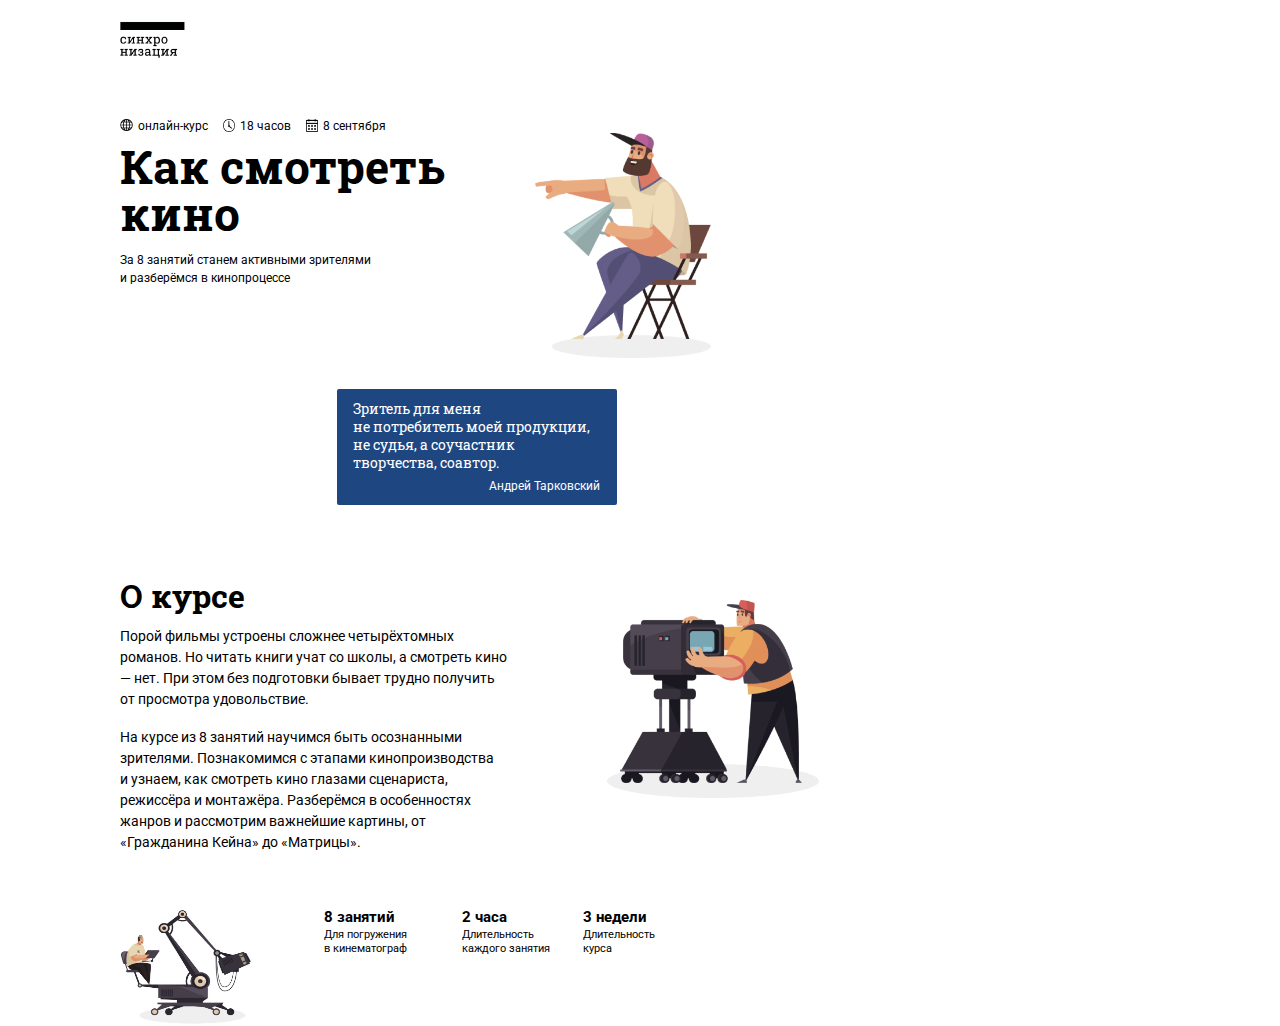
==== commit 0856987b: "Errors are fixed" ====
--- a/index.html
+++ b/index.html
@@ -35,7 +35,7 @@
 
   <main>
     <section class="text1">
-    <h1>Как смотреть <br>кино</h1>
+    <h1 class="entry_phrase">Как смотреть <br>кино</h1>
     <p class="text1-1">
       За 8 занятий станем активными зрителями <br>и разберёмся в кинопроцессе
     </p>
@@ -55,11 +55,11 @@
 
    <p class="saying-by">Андрей Тарковский</p>
   </section>
-  </div>
+  
 
   <section class="main2-body">
     <div class="text2">
-    <h3>О курсе</h3>
+    <h3 class="about_course">О курсе</h3>
       <p>Порой фильмы устроены сложнее четырёхтомных <br>романов. Но читать книги учат со школы, а смотреть кино  <br>— нет. При этом без подготовки бывает трудно получить <br>от просмотра удовольствие.
         </p>
       <p class="text2-2">На курсе из 8 занятий научимся быть осознанными <br>зрителями. Познакомимся с этапами кинопроизводства <br>и узнаем, как смотреть кино глазами сценариста, <br>режиссёра и монтажёра. Разберёмся в особенностях <br>жанров и рассмотрим важнейшие картины, от <br>«Гражданина Кейна» до «Матрицы».
@@ -91,7 +91,7 @@
     </div>
 
   </section>
+</div>
 
-</div>
 </body>
 </html>--- a/assets/index.css
+++ b/assets/index.css
@@ -6,15 +6,12 @@
     padding: 0;
 }
 
-.container{
-  position: relative;
-}
-
-body{ 
+.container{ 
     width: 80%;
     margin: auto;
     align-items: center;
     justify-content: center;
+    position: relative;
     font-family: 'Roboto', sans-serif;
     margin-top: 21px;
 }
@@ -39,6 +36,7 @@
 }
 
 .menu{
+    font-size: 20px;
     display: flex;
     margin-top: 100px;
     flex-direction: row;
@@ -58,7 +56,8 @@
     margin-right: 50px ;
     display: flex;
 }
-h1{
+
+.entry_phrase{
     font-family: 'Roboto Slab', serif;
     font-weight: 700;
     font-size: 80px;
@@ -67,10 +66,6 @@
     margin-bottom: 25px;
 }
 
-p{
-    font-size: 20px;
-}
-
 .text{
     line-height: 2em;
     display: flex;
@@ -82,6 +77,7 @@
 }
 
 main{
+    font-size: 20px;
     display: flex;
     flex-direction: row;
     
@@ -153,7 +149,7 @@
     display: flex;
 }
 
-h3{
+.about_course{
     box-sizing: content-box;
     font-size: 55px;
     font-weight: 700;
@@ -234,7 +230,7 @@
 
 @media screen and (max-width: 1440px){
 
-    body{
+    .container{
         margin-left: 120px;
     }
 
@@ -245,10 +241,10 @@
 
     .menu{
         margin-top: 56px;
-        
+        font-size: 12px;
       }
     
-      .menu-img1{
+    .menu-img1{
         width: 12.74px;
         height: 12.16px;
         margin-right: 5px;
@@ -267,10 +263,6 @@
         margin-right: 5px;
     }
 
-    p{
-        font-size: 12px;
-    }
-
     .first{
         margin-right: 15px ;
         
@@ -284,7 +276,7 @@
         margin-right: 15px ;
     }
 
-    h1{
+    .entry_phrase{
         font-size: 46px;
         line-height: 101.38%;
         margin-top: 10px;
@@ -355,7 +347,7 @@
     }
 
 
-     h3{
+    .about_course{
         bottom: 20px;
         font-size: 32px;
         
@@ -440,7 +432,7 @@
     
 @media screen and (max-width: 834px){
 
-    body{
+    .container{
         margin-left: 40px;
         margin-top: 40px;
     }
@@ -452,7 +444,7 @@
 
     .menu{
         margin-top: 45px;
-        
+        font-size: 10px;
       }
 
     .menu-img1{
@@ -474,9 +466,7 @@
         margin-right: 5px;
     }
     
-    p{
-        font-size: 10px;
-    }
+    
 
     .first{
         margin-right: 13px ;
@@ -491,7 +481,7 @@
         margin-right: 13px ;
     }
 
-    h1{
+    .entry_phrase{
         font-size: 37px;
         line-height: 38px;
         margin-top: 10px;
@@ -564,7 +554,7 @@
     }
 
 
-     h3{
+    .about_course{
         bottom: 20px;
         font-size: 26px;
     }
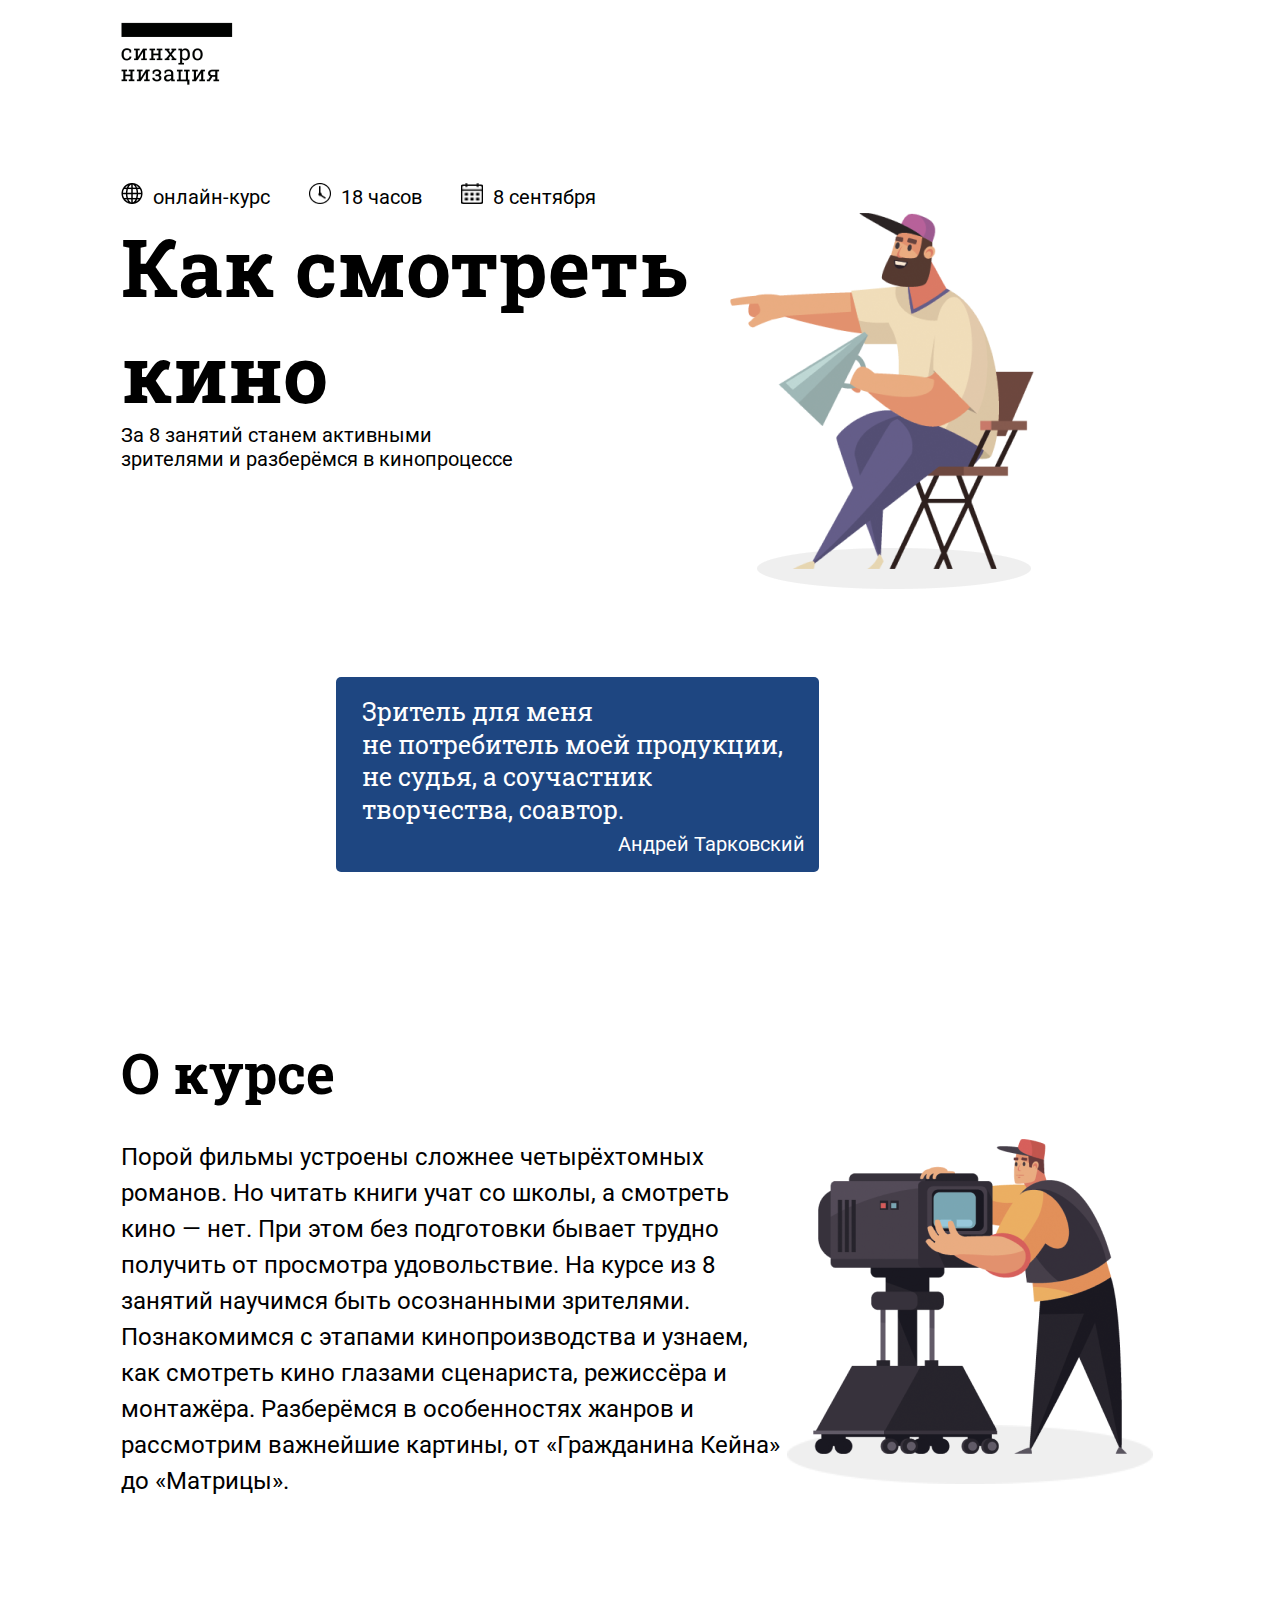
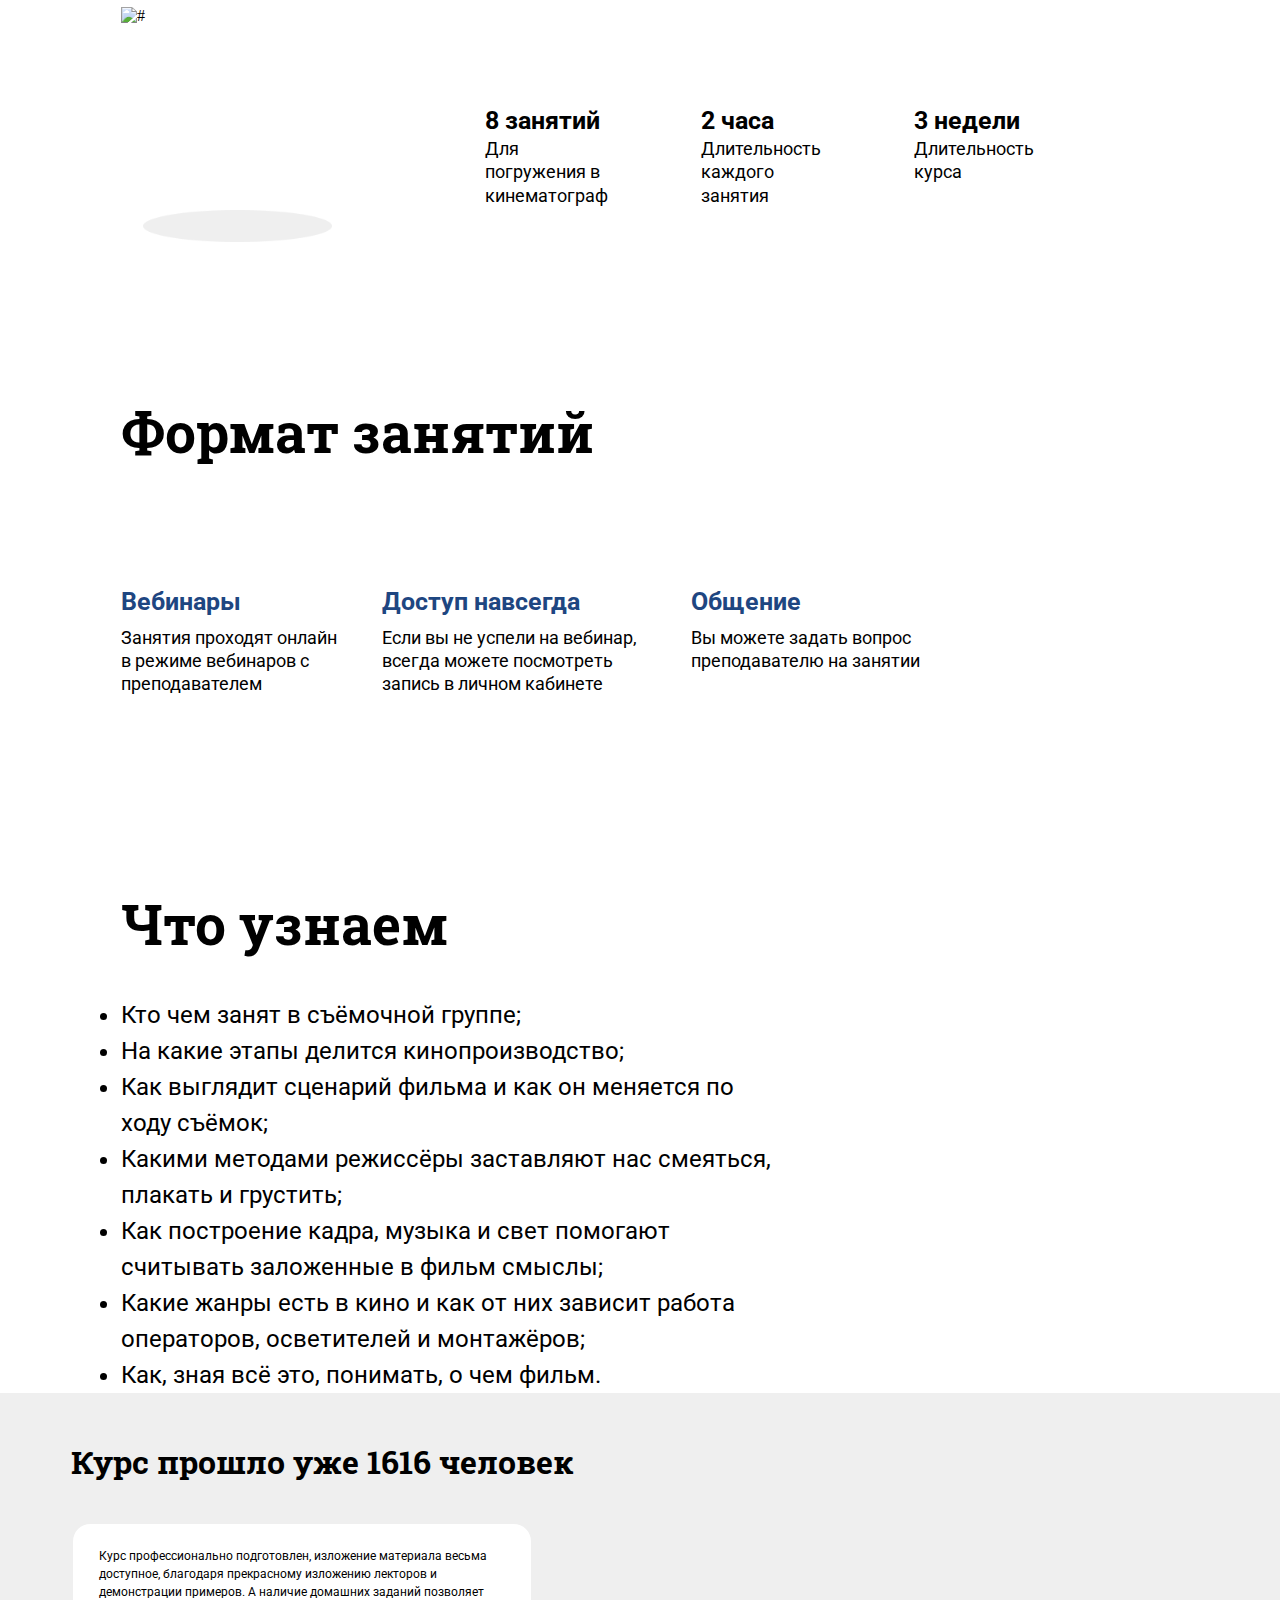
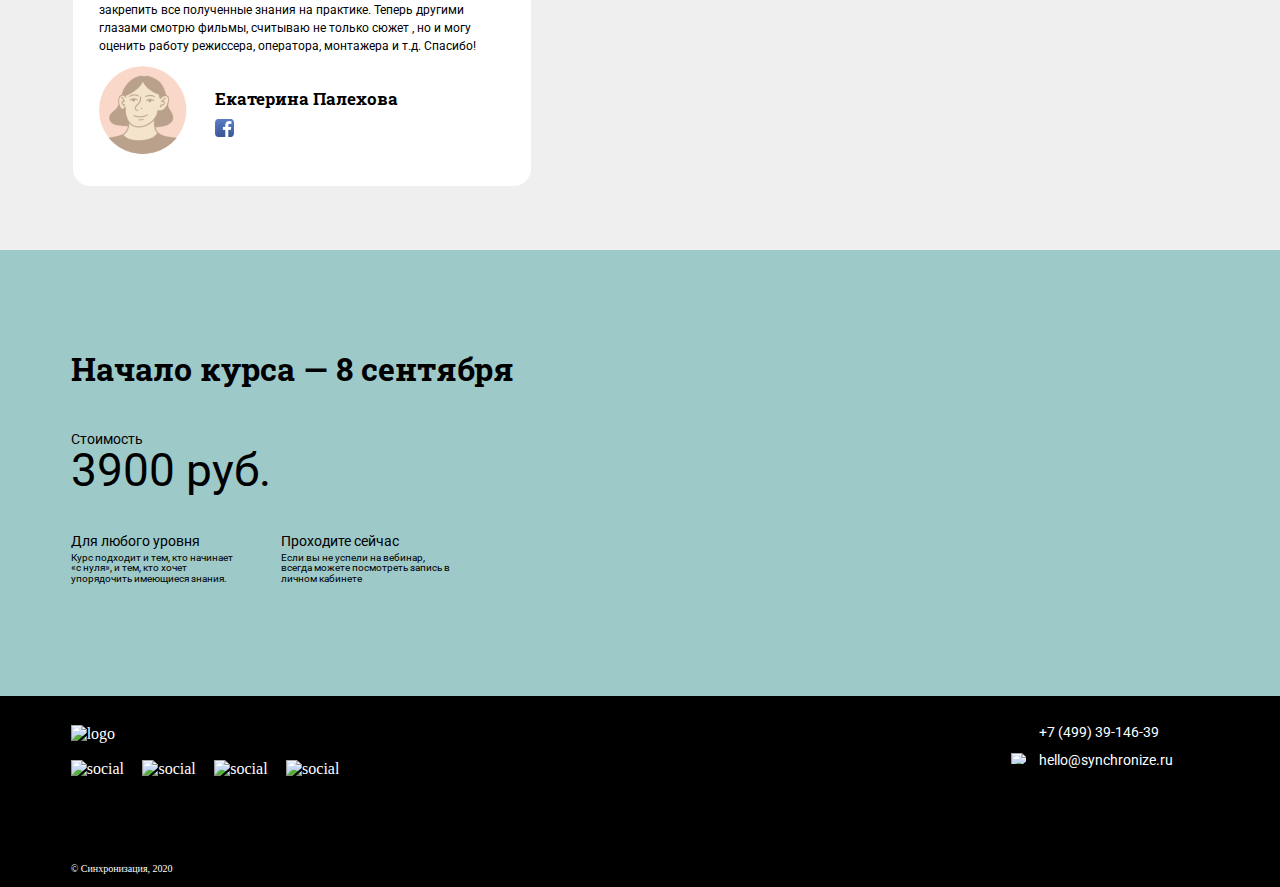
==== commit cf8d79ba: "added tablet and phone" ====
--- a/index.html
+++ b/index.html
@@ -1,97 +1,214 @@
-<!DOCTYPE html>
+<!doctype html>
 <html lang="en">
 <head>
-  <meta charset="UTF-8">
-  <meta http-equiv="X-UA-Compatible" content="IE=edge">
-  <meta name="viewport" content="width=device-width, initial-scale=1.0">
-  <link rel="stylesheet" href="./assets/index.css">
-  <title>FigmaProject</title>
+    <meta charset="UTF-8">
+    <meta name="viewport"
+          content="width=device-width, user-scalable=no, initial-scale=1.0, maximum-scale=1.0, minimum-scale=1.0">
+    <meta http-equiv="X-UA-Compatible" content="ie=edge">
+    <link rel="preconnect" href="https://fonts.googleapis.com">
+    <link rel="preconnect" href="https://fonts.gstatic.com" crossorigin>
+    <link rel="preconnect" href="https://fonts.googleapis.com">
+    <link rel="preconnect" href="https://fonts.gstatic.com" crossorigin>
+    <link href="https://fonts.googleapis.com/css2?family=Roboto+Slab:wght@600&display=swap" rel="stylesheet">
+    <link href="https://fonts.googleapis.com/css2?family=Roboto:ital,wght@0,100;0,300;0,400;1,100;1,300&display=swap" rel="stylesheet">
+    <link rel="stylesheet" href="./assets/style.css">
+    <title>Document</title>
 </head>
-
 <body>
-
-  
-  <div class="container">
-  <header>
-  <img class="logo" src="./assets/img/logo_mobile_black.png" alt="logo">
-
-    <section class="menu">
-      <section class="first">
-      <img class="menu-img1" src="./assets/img/globe.png" alt="globe">
-      <p>онлайн-курс</p>
+    <header>
+        <div class="container_header">
+                <img class="head_image" src="./assets/Photos/logo_mobile_black.png" alt="#">
+
+            <div class="three_writing_and_icons">
+                <span><img class="icon_glob" src="./assets/Photos/globe.png" alt="#"> онлайн-курс</span>
+                <span><img class="icon_clock" src="./assets/Photos/clock.png" alt="#"> 18 часов</span>
+                <span><img class="icon_calendar" src="./assets/Photos/calendar.png" alt="#"> 8 сентября</span>
+            </div>
+        </div>
+    </header>
+    <main>
+        <section class="first_section">
+        <div class="container_first_section">
+            <div class="above_image_and_content">
+                <div class="two_content">
+                    <p class="big_size_content">Как смотреть кино</p>
+                    <p class="little_size_content">За 8 занятий станем активными зрителями
+                        и разберёмся в кинопроцессе</p>
+                </div>
+                <div class="Big_image_all_ellipse">
+                    <img src="./assets/Photos/head_big_image.png" alt="#">
+                    <img class="big_ellipse" src="./assets/Photos/Big_ellipse.png" alt="#">
+                </div>
+
+            </div>
+            <div class="below_content_and_initial">
+                <div class="main_below_content">
+                    <p class="eritel_">
+                        Зритель для меня
+                        <br>
+                        не потребитель моей продукции, не судья, а соучастник творчества, соавтор.
+                    </p>
+                    <p class="andrey">
+                        Андрей Тарковский
+                    </p>
+                </div>
+            </div>
+        </div>
+
     </section>
-       
-      <section class="second">
-      <img class="menu-img2" src="./assets/img/watch.png" alt="watch">
-      <p>18 часов</p>
-       </section>
-      
-       <section class="third">
-      <img class="menu-img3" src="./assets/img/calendar.png" alt="calendar">
-      <p>8 сентября</p>
-    </section>
-  </section>
-  </header>
-
-  <main>
-    <section class="text1">
-    <h1 class="entry_phrase">Как смотреть <br>кино</h1>
-    <p class="text1-1">
-      За 8 занятий станем активными зрителями <br>и разберёмся в кинопроцессе
-    </p>
-  </section>
-
-  <section class="img1">
-  <img class="ellipse1" src="./assets/img/ellipse2.png" alt="ellipse">
-  <img class="man1" src="./assets/img/man1.png" alt="man">
-  </section>
-  </main>
-   
-  <section class="main1-end">
-  <div class="saying">
-   <p class="saying-self">
-    Зритель для меня <br>не потребитель моей продукции, <br>не судья, а соучастник <br>творчества, соавтор.
-   </p>
-
-   <p class="saying-by">Андрей Тарковский</p>
-  </section>
-  
-
-  <section class="main2-body">
-    <div class="text2">
-    <h3 class="about_course">О курсе</h3>
-      <p>Порой фильмы устроены сложнее четырёхтомных <br>романов. Но читать книги учат со школы, а смотреть кино  <br>— нет. При этом без подготовки бывает трудно получить <br>от просмотра удовольствие.
-        </p>
-      <p class="text2-2">На курсе из 8 занятий научимся быть осознанными <br>зрителями. Познакомимся с этапами кинопроизводства <br>и узнаем, как смотреть кино глазами сценариста, <br>режиссёра и монтажёра. Разберёмся в особенностях <br>жанров и рассмотрим важнейшие картины, от <br>«Гражданина Кейна» до «Матрицы».
-        </p>
-    </div>
-
-    <div class="img2">
-      <img class="ellipse2" src="./assets/img/ellipse2.png" alt="ellipse">
-    <img class="man2" src="./assets/img/man2.png" alt="man">
-    </div>
-  </section>
-
-  <section class="main2-foot">
-  <img class="man3" src="./assets/img/man3.jpeg" alt="man">
-     
-     <div class="m2-foot-txt1 m2-foot-txt">
-       <span class="m2">8 занятий</span>
-       Для погружения <br>в кинематограф
-     </div>
-     
-     <div class="m2-foot-txt2 m2-foot-txt">
-      <span class="m2">2 часа</span>
-      Длительность <br>каждого занятия
-     </div>
-
-    <div class="m2-foot-txt3 m2-foot-txt">
-      <span class="m2">3 недели</span>
-      Длительность <br>курса
-    </div>
-
-  </section>
-</div>
-
+
+
+        <section class="second_section">
+            <div class="container_second_section">
+                <p class="head_of_second_section">О курсе</p>
+                <div class="second_section_image_and_content">
+                    <div class="main_content_of_second_section">
+                        Порой фильмы устроены сложнее четырёхтомных романов. Но читать книги учат со школы, а смотреть кино — нет. При этом без подготовки бывает трудно получить от просмотра удовольствие.
+
+                        На курсе из 8 занятий научимся быть осознанными зрителями. Познакомимся с этапами кинопроизводства и узнаем, как смотреть кино глазами сценариста, режиссёра и монтажёра. Разберёмся в особенностях жанров и рассмотрим важнейшие картины, от «Гражданина Кейна» до «Матрицы».
+                    </div>
+                    <div class="image_of_second_section">
+                        <img class="second_section_cameraman" src="./assets/Photos/cameraman.png" alt="#">
+                        <img class="second_section_ellipse" src="./assets/Photos/Big_ellipse.png" alt="">
+                    </div>
+                </div>
+                <div class="little_image_and_three">
+                    <div class="little_image_of_second_section">
+                        <img class="light_man" src="./assets/Photos/light_man.png" alt="#">
+                        <img class="light_man_ellipse" src="./assets/Photos/Big_ellipse.png" alt="#">
+                    </div>
+                    <div class="three_little">
+                        <div class="one_little_one little_for_all">
+                            <p class="head_of_little">8 занятий</p>
+                            <p class="below_content_for_three">Для погружения
+                                в кинематограф</p>
+                        </div>
+                        <div class="two_little_one little_for_all">
+                            <p class="head_of_little">2 часа</p>
+                            <p class="below_content_for_three">Длительность
+                                каждого занятия</p>
+                        </div>
+                        <div class="three_little_one little_for_all">
+                            <p class="head_of_little">3 недели</p>
+                            <p class="below_content_for_three">Длительность
+                                курса</p>
+                        </div>
+                    </div>
+                </div>
+            </div>
+        </section>
+
+        <section class="third_section">
+            <div class="container_of_third_section">
+                <div class="above_of_third">
+                    <p class="format_zan">Формат занятий</p>
+                    <div class="little_third_of_third_section">
+                        <div class="one_porce_ofThird">
+                            <p class="one_piece_of_third_above">Вебинары</p>
+                            <p class="one_piece_of_third_below third_one">Занятия проходят онлайн
+                                в режиме вебинаров
+                                с преподавателем</p>
+                        </div>
+                        <div class="one_porce_ofThird">
+                            <p class="one_piece_of_third_above">Доступ навсегда</p>
+                            <p class="one_piece_of_third_below third_two">Если вы не успели на вебинар, всегда можете посмотреть запись в личном кабинете</p>
+                        </div>
+                        <div class="one_porce_ofThird">
+                            <p class="one_piece_of_third_above">Общение</p>
+                            <p class="one_piece_of_third_below third_three">Вы можете задать вопрос
+                                преподавателю на занятии</p>
+                        </div>
+                    </div>
+                </div>
+                <div class="below_of_Third">
+                    <p class="chto_uznaem">Что узнаем</p>
+                    <ul class="chto_uznaem_ul">
+                        <li>Кто чем занят в съёмочной группе;</li>
+                        <li>На какие этапы делится кинопроизводство;</li>
+                        <li>Как выглядит сценарий фильма и как он меняется
+                            по ходу съёмок;</li>
+                        <li>Какими методами режиссёры заставляют нас смеяться, плакать и грустить;</li>
+                        <li>Как построение кадра, музыка и свет помогают считывать заложенные в фильм смыслы;</li>
+                        <li>Какие жанры есть в кино и как от них зависит работа операторов, осветителей и монтажёров;</li>
+                        <li>Как, зная всё это, понимать, о чем фильм.</li>
+                    </ul>
+
+
+
+
+
+
+
+                </div>
+            </div>
+        </section>
+
+        <section class="third_of_end">
+            <p class="chto_uznaem kypc_proshlo">Курс прошло уже 1616 человек</p>
+            <div class="kypc_card">
+                <p class="kypc_text">
+                    Курс профессионально подготовлен, изложение материала весьма доступное, 
+                    благодаря прекрасному изложению лекторов и демонстрации примеров.
+                    А наличие домашних заданий позволяет закрепить все полученные знания на практике. 
+                    Теперь другими глазами смотрю фильмы, считываю не только сюжет , но и могу оценить работу режиссера, 
+                    оператора, монтажера и т.д. Спасибо!
+                </p>
+                <div class="img_and_yekatirina">
+                <img class="third_of_end_img" src="./assets/Photos/third-of-end_image.png" alt="image">
+                <div class="fb_yekatirina">
+                <p class="yekatirina_head">Екатерина Палехова</p>
+                <img class="fb_logo" src="./assets/Photos/fb.png" alt="fb">
+
+                   </div>
+               </div>
+            </div>
+        </section>
+
+        <section class="green_part">
+            <p class="chto_uznaem nachala_ceptember">Начало курса — 8 сентября</p>
+            <p class="stoimost">Стоимость</p>
+            <p class="rubl">3900 руб.</p>
+
+            <div class="dlya_and_seychas">
+                <div class="dlya">
+                    <p class="second_of_end_head">Для любого уровня</p>
+                    <p class="second_of_end_text">Курс подходит и тем, кто начинает «с нуля»,
+                                                     и тем, кто хочет упорядочить имеющиеся знания.</p>
+                </div>
+                <div class="seychas">
+                    <p class="second_of_end_head">Проходите сейчас</p>
+                    <p class="second_of_end_text">Если вы не успели на вебинар,
+                                                    всегда можете посмотреть запись в личном кабинете</p>
+                </div>
+            </div>
+            
+        </section>
+    </main>
+    <footer>
+        <div class="logo_div">
+            <div class="logo">
+                <img class="logo_mobile" src="./assets/Photos/logo_mobile_white.png" alt="logo">
+                <div class="social_media">
+                    <img class="social" src="./assets/Photos/instagram.png" alt="social">
+                    <img class="social so_pad" src="/assets/Photos/fb_black.png" alt="social">
+                    <img class="social so_pad" src="./assets/Photos/wk.png" alt="social">
+                    <img class="social so_pad" src="/assets/Photos/whatsapp.png" alt="social">
+                </div>
+            </div>
+            <div class="phone_mail">
+                 <div class="cont">
+                     <img class="contacts" src="./assets/Photos/phone_white.png" alt="">
+                     <p class="contacts_text">+7 (499) 39-146-39</p>
+
+                 </div>
+                 <div class="cont mail">
+                     <img class="contacts" src="./assets/Photos/mail_white.png" alt="mail">
+                     <p class="contacts_text">hello@synchronize.ru</p>
+                 </div>
+            </div>
+        </div>
+        <p class="sinxroni">© Синхронизация, 2020</p>
+
+    </footer>
 </body>
 </html>--- a/assets/style.css
+++ b/assets/style.css
@@ -0,0 +1,768 @@
+*{
+    margin: 0;
+    padding: 0;
+    box-sizing: border-box;
+}
+.container_header{
+    display: flex;
+    margin-left: 121px;
+    margin-top: 21px;
+    margin-bottom: 4px;
+    flex-direction: column;
+    /*25 ashagi olacaq*/
+}
+.container_header .three_writing_and_icons span img{
+    width: 22px;
+    height: 21px;
+    margin-right: 5px;
+}
+.container_header .three_writing_and_icons span{
+    font-family: Roboto;
+    font-style: normal;
+    font-weight: normal;
+    font-size: 20px;
+    margin-right: 25px;
+    padding-right: 10px;
+    padding-bottom: 14px;
+}
+.head_image{
+    width: 112px;
+    height: 66px;
+    margin-bottom: 96px;
+}
+.icon_glob{
+    margin-right: 8px;
+}
+.icon_clock{
+    margin-right: 10px;
+}
+.icon_calendar{
+    margin-right: 13px;
+}
+.container_first_section{
+    margin-left: 121px;
+    margin-right: 246px;
+    margin-bottom: 173px;
+}
+.big_size_content{
+    font-family: Roboto Slab;
+    font-style: normal;
+    font-weight: bold;
+    font-size: 80px;
+    max-width: 628px;
+    max-height: 190px;
+}
+.little_size_content{
+    font-family: Roboto;
+    font-style: normal;
+    font-weight: normal;
+    font-size: 20px;
+    max-width: 414px;
+    max-height: 62px;
+    margin-top: 20px;
+}
+.above_image_and_content{
+    display: flex;
+    flex-direction: row;
+    justify-content: space-between;
+    margin-bottom: 67px;
+}
+.Big_image_all_ellipse{
+    display: flex;
+    flex-direction: column;
+}
+.Big_image_all_ellipse .big_ellipse{
+    width: 274px;
+    height: 41px;
+    margin-left: 27px;
+}
+.big_ellipse{
+    position: relative;
+    top: -21px;
+    z-index: -1;
+}
+.main_below_content{
+    max-width: 483.63px;
+    max-height: 200px;
+    display: flex;
+    flex-direction: column;
+    background: #1E4681;
+    border-radius: 5px;
+}
+.eritel_{
+    color: white;
+    font-family: Roboto Slab;
+    font-style: normal;
+    font-weight: normal;
+    font-size: 25px;
+    max-width: 430.59px;
+    max-height: 113px;
+    line-height: 130%;
+    margin: 19px 27px 10px 26px;
+}
+.andrey{
+    color: white;
+    font-family: Roboto;
+    font-style: normal;
+    font-weight: normal;
+    font-size: 20px;
+    line-height: 130%;
+    text-align: right;
+    margin-right: 14px;
+    margin-bottom: 15px;
+    padding-top: 12px;
+}
+.below_content_and_initial{
+    display: flex;
+    justify-content: center;
+}
+/*second section */
+.second_section{
+    margin-bottom: 162px;
+}
+.container_second_section{
+    margin-left: 121px;
+    margin-right: 127px;
+}
+.second_section_image_and_content{
+    display: flex;
+    justify-content: space-between;
+    margin-bottom: 94px;
+}
+.head_of_second_section{
+    font-family: Roboto Slab;
+    font-style: normal;
+    font-weight: bold;
+    font-size: 55px;
+    line-height: 101.38%;
+    padding-bottom: 20px;
+    margin-bottom: 18px;
+}
+.main_content_of_second_section{
+    width: 662px;
+    height: 374px;
+
+    font-family: Roboto;
+    font-style: normal;
+    font-weight: normal;
+    font-size: 24px;
+    line-height: 150%;
+}
+.second_section_cameraman{
+    width: 314px;
+    height: 315px;
+}
+.second_section_ellipse{
+    width: 366px;
+    height: 59px;
+    position: relative;
+    z-index: -1;
+    top: -29px;
+}
+.image_of_second_section{
+    display: flex;
+    flex-direction: column;
+    align-items: center;
+}
+.little_image_and_three{
+    display: flex;
+    justify-content: space-between;
+    align-items: center;
+}
+.three_little{
+    display: flex;
+    justify-content: space-between;
+    margin-right: 317px;
+}
+.little_for_all{
+    display: flex;
+    flex-direction: column;
+    max-width: 150px;
+    max-height: 39px;
+}
+.one_little_one{
+    margin-right: 93px;
+}
+.two_little_one{
+    margin-right: 93px;
+}
+.little_image_of_second_section{
+    display: flex;
+    align-items: center;
+    flex-direction: column;
+    margin-right: 132px;
+}
+.light_man{
+    width: 232px;
+    height: 203px;
+}
+.light_man_ellipse{
+    width: 189px;
+    height: 32px;
+}
+.head_of_little{
+    font-family: Roboto;
+    font-style: normal;
+    font-weight: bold;
+    font-size: 25px;
+    line-height: 130%;
+}
+.below_content_for_three{
+    font-family: Roboto;
+    font-style: normal;
+    font-weight: normal;
+    font-size: 18px;
+    line-height: 130%;
+}
+
+/*third section*/
+.container_of_third_section{
+    margin-left: 121px;
+    margin-right: 344px;
+}
+.format_zan{
+    height: 93px;
+
+    font-family: Roboto Slab;
+    font-style: normal;
+    font-weight: bold;
+    font-size: 55px;
+    line-height: 101.38%;
+    margin-bottom: 89px;
+}
+.one_piece_of_third_above{
+    color:#1E4681;
+    font-family: Roboto;
+    font-style: normal;
+    font-weight: bold;
+    font-size: 25px;
+    line-height: 130%;
+    height: 39px;
+    margin-bottom: 1px;
+}
+.little_third_of_third_section{
+    display: flex;
+    flex-direction: row;
+    justify-content: space-between;
+    margin-bottom: 200px;
+}
+.one_piece_of_third_below{
+    font-family: Roboto;
+    font-style: normal;
+    font-weight: normal;
+    font-size: 18px;
+    line-height: 130%;
+}
+.third_one{
+    width: 223px;
+}
+.third_two{
+    width: 271px;
+}
+.third_three{
+    width: 245px;
+}
+.chto_uznaem{
+    font-family: Roboto Slab;
+    font-style: normal;
+    font-weight: bold;
+    font-size: 55px;
+    line-height: 101.38%;
+    margin-bottom: 21px;
+    padding-bottom: 25px;
+}
+.chto_uznaem_ul{
+    font-family: Roboto;
+    font-style: normal;
+    font-weight: normal;
+    font-size: 24px;
+    line-height: 150%;
+    width: 662px;
+}
+/*omer branch*/
+.third_of_end {
+    background-color: rgb(239, 239, 239);
+    padding-bottom: 111px;
+}
+.kypc_proshlo {
+    padding-left: 122px;
+    padding-top: 99px;
+}
+.kypc_card {
+    background-color: white;
+    width: 791px;
+    height: 451px;
+    margin-top: 34px;
+    margin-left: 126px;
+    border-radius: 30px;
+}
+.kypc_text {
+    font-family: Roboto;
+    font-size: 20px;
+    padding-top: 40px;
+    padding-left: 45px;
+    padding-right: 46px;
+    line-height: 150%;
+}
+.img_and_yekatirina {
+    margin-left: 26px;
+    margin-top: 10px;
+    display: flex;
+}
+.yekatirina_head {
+    font-family: "Roboto Slab";
+    font-style: normal;
+    font-weight: bold;
+    font-size: 30px;
+    line-height: 101.38%;
+    margin-top: 50px;
+    margin-left: 30px;
+    padding-bottom: 20px;
+}
+.fb_logo {
+    margin-left: 30px;
+}
+.green_part {
+    background-color: rgb(157, 201, 200);
+}
+.nachala_ceptember {
+    padding-top: 179px;
+    padding-left: 122px;
+}
+.stoimost {
+    padding-left: 122px;
+    font-family: Roboto;
+    font-style: normal;
+    font-weight: normal;
+    font-size: 25px;
+    line-height: 101.38%;
+}
+.rubl {
+    font-family: Roboto;
+    font-style: normal;
+    padding-left: 122px;
+    padding-bottom: 70px;
+    padding-right: 50px;
+    padding-top: 2px;
+    font-weight: normal;
+    font-size: 80px;
+    line-height: 101.38%;
+}
+.dlya_and_seychas {
+    display: flex;
+    padding-right: 660px;
+    padding-left: 122px;
+    padding-bottom: 185px;
+}
+.second_of_end_head {
+    font-family: Roboto;
+    font-style: normal;
+    font-weight: normal;
+    font-size: 25px;
+    line-height: 101.38%;
+}
+.second_of_end_text {
+    padding-top: 9px;
+    font-family: Roboto;
+    font-style: normal;
+    font-weight: normal;
+    font-size: 18px;
+    line-height: 101.38%;
+}
+.seychas {
+    margin-left: 70px;
+}
+footer {
+    background-color: black;
+}
+.logo_div {
+    display: flex;
+    padding-top: 54px;
+    padding-left: 122px;
+    justify-content: space-between;
+    color: white;
+}
+.social {
+    padding-top: 29px;
+}
+.so_pad {
+    padding-left: 25px;
+}
+.phone_mail {
+    display: flex;
+    flex-direction: column;
+    padding-right: 150px;
+}
+.cont {
+    display: flex;
+}
+.contacts_text {
+    padding-left: 22px;
+    font-family: 'Roboto';
+
+}
+.mail {
+    padding-top: 25px;
+}
+.sinxroni {
+    padding-top: 146px;
+    color: white;
+    padding-left: 122px;
+    font-family: 18px;
+    padding-bottom: 23px;
+}
+
+/*media*/
+/*@media only screen and (max-width: 834px) {
+    *{
+        display: none;
+    }
+}*/
+
+
+/*media last three parts for omer branch*/
+/*tablet*/
+@media (min-width:992px ) and (max-width:1280px){
+    /*section third_of_end */
+    .third_of_end {
+        background-color: rgb(239, 239, 239);
+        padding-bottom: 64.29px;
+    }
+    .kypc_proshlo {
+        padding-left: 70.66px;
+        padding-top: 52.7px;
+        font-family: 'Roboto Slab';
+        font-style: normal;
+        font-weight: 700;
+        font-size: 32px;
+        line-height: 101.38%;  
+    }
+    .kypc_card {
+        background-color: white;
+        width: 458.12px;
+        height: 261.2px;
+        margin-top: 19.69px;
+        margin-left: 72.97px;
+        border-radius: 17.38px;
+    }
+    .kypc_text {
+        font-family: Roboto;
+        font-size: 12px;
+        padding-top: 23.17px;
+        padding-left: 26.06px;
+        padding-right: 26.64px;
+        line-height: 150%;
+    }
+    .img_and_yekatirina {
+        width: 110.04px;
+        height: 97.88px;
+        margin-left: 15.06px;
+        margin-top: 5.79px;
+        display: flex;
+    }
+    .yekatirina_head {
+        font-family: 'Roboto Slab';
+        font-style: normal;
+        font-weight: 700;
+        font-size: 17px;
+        width: 204.5px;
+        line-height: 101.38%;
+        margin-top: 28.96px;
+        margin-left: 17.38px;
+        padding-bottom: 11.5px;
+    }
+    .fb_logo {
+        margin-left: 17.38px;
+        width: 18.53px;
+        height: 17.95px;
+    }
+    /*section green_part*/
+    .green_part {
+        background-color: rgb(157, 201, 200);
+    }
+    .nachala_ceptember {
+        padding-top: 103.67px;
+        padding-left: 70.66px;
+        font-family: 'Roboto Slab';
+        font-style: normal;
+        font-weight: 700;
+        font-size: 32px;
+        line-height: 101.38%;
+    }
+    .stoimost {
+        padding-left: 70.66px;
+        font-family: 'Roboto';
+        font-style: normal;
+        font-weight: 400;
+        font-size: 14px;
+        line-height: 101.38%;
+    }
+    .rubl {
+        font-family: Roboto;
+        font-style: normal;
+        padding-left: 70.66px;
+        padding-bottom: 40.5px;
+        padding-right: 28.9px;
+        padding-top: 1.15px;
+        font-weight: normal;
+        font-size: 46px;
+        line-height: 101.38%;
+    }
+    .dlya_and_seychas {
+        display: flex;
+        padding-right: 382.25px;
+        padding-left: 70.66px;
+        padding-bottom: 107.15px;
+    }
+    .second_of_end_head {
+        font-family: 'Roboto';
+        font-style: normal;
+        font-weight: 400;
+        font-size: 14px;
+        line-height: 101.38%; 
+    }
+    .second_of_end_text {
+        width: 170.28px;
+        height: 40.54px;
+        padding-top: 5.21px;
+        font-family: 'Roboto';
+        font-style: normal;
+        font-weight: 400;
+        font-size: 10px;
+        line-height: 101.38%;
+    }
+    .seychas {
+        margin-left: 40.54px;
+    }
+    /*footer*/
+    footer {
+        background-color: black;
+    }
+    .logo_div {
+        display: flex;
+        padding-top: 28.96px;
+        padding-left: 70.66px;
+        justify-content: space-between;
+        color: white;
+    }
+    .social {
+        box-sizing: content-box;
+        width: 20px;
+        height: 20px;
+        padding-top: 16.8px;
+    }
+    .logo_mobile{
+        width: 66.6px;
+        height: 39.38px;
+    }
+    .so_pad {
+        padding-left: 14.48px;
+    }
+    .phone_mail {
+        display: flex;
+        flex-direction: column;
+        padding-right: 107.15px;
+    }
+    .cont {
+        display: flex;
+    }
+    .contacts{
+        box-sizing: content-box;
+        width: 15.64px;
+        height: 10.43px;
+    }
+    .contacts_text {
+        padding-left: 12.74px;
+        font-family: 'Roboto';
+        font-style: normal;
+        font-weight: 400;
+        font-size: 14px;
+        line-height: 101.38%;
+    }
+    .mail {
+        padding-top: 14.48px;
+    }
+    .sinxroni {
+        padding-top: 85.14px;
+        color: white;
+        font-size: 10px;
+        padding-left: 70.66px;
+        padding-bottom: 13.32px;
+    }
+
+}
+
+/*phone*/
+@media (min-width:320px ) and (max-width:991px){
+    /*section third_of_end */
+    .third_of_end {
+        background-color: rgb(239, 239, 239);
+        padding-bottom: 53px;
+    }
+    .kypc_proshlo {
+        width: 300px;
+        padding-left: 36px;
+        padding-top: 42px;
+        font-family: 'Roboto Slab';
+        font-style: normal;
+        font-weight: 700;
+        font-size: 26px;
+        line-height: 101.38%;  
+    }
+    .kypc_card {
+        background-color: white;
+        width: 308px;
+        height: 248px;
+        margin-top: 11px;
+        margin-left: 36px;
+        border-radius: 13.98px;
+    }
+    .kypc_text {
+        font-family: Roboto;
+        font-size: 10px;
+        padding-top: 18.47px;
+        padding-left: 21px;
+        padding-right: 21px;
+        line-height: 150%;
+    }
+    .img_and_yekatirina {
+        width: 80px;
+        height: 84px;
+        margin-left: 21px;
+        margin-top: 21.52px;
+        display: flex;
+    }
+    .yekatirina_head {
+        font-family: 'Roboto Slab';
+        font-style: normal;
+        font-weight: 700;
+        font-size: 14px;
+        width: 164.49px;
+        line-height: 101.38%;
+        margin-left: 13.63px;
+        margin-top: 20px;
+        padding-bottom: 10px;
+    }
+    .fb_logo {
+        margin-left: 13.63px;
+        width: 14.91px;
+        height: 17.2px;
+    }
+    /*section green_part*/
+    .green_part {
+        background-color: rgb(157, 201, 200);
+    }
+    .nachala_ceptember {
+        padding-top: 62px;
+        padding-left: 36px;
+        font-family: 'Roboto Slab';
+        font-style: normal;
+        font-weight: 700;
+        font-size: 26px;
+        width: 260px;
+        line-height: 101.38%;
+    }
+    .stoimost {
+        padding-left: 36px;
+        font-family: 'Roboto';
+        font-style: normal;
+        font-weight: 400;
+        font-size: 12px;
+        line-height: 101.38%;
+    }
+    .rubl {
+        font-family: Roboto;
+        font-style: normal;
+        padding-left: 36px;
+        padding-bottom: 20.6px;
+        padding-right: 14.6px;
+        padding-top: 0.5px;
+        font-weight: normal;
+        font-size: 37px;
+        line-height: 101.38%;
+    }
+    .dlya_and_seychas {
+        display: flex;
+        padding-right: 36px;
+        padding-left: 36px;
+        padding-bottom: 63px;
+    }
+    .second_of_end_head {
+        font-family: 'Roboto';
+        font-style: normal;
+        font-weight: 400;
+        font-size: 12px;
+        line-height: 101.38%; 
+    }
+    .second_of_end_text {
+        width: 140px;
+        height: 40.54px;
+        padding-top: 5px;
+        font-family: 'Roboto';
+        font-style: normal;
+        font-weight: 400;
+        font-size: 10px;
+        line-height: 101.38%;
+    }
+    .seychas {
+        margin-left: 31.16px;
+    }
+    /*footer*/
+    footer {
+        background-color: black;
+    }
+    .logo_div {
+        display: flex;
+        flex-direction: column;
+        
+        padding-top: 23.3px;
+        padding-left: 36px;
+        justify-content: space-between;
+        color: white;
+    }
+    .social {
+        box-sizing: content-box;
+        width: 15.38px;
+        height: 15.38px;
+        padding-top: 13.98px;
+    }
+    .logo_mobile{
+        width: 53.59px;
+        height: 31.69px;
+    }
+    .so_pad {
+        padding-left: 8.39px;
+    }
+    .phone_mail {
+        padding-top: 48px;
+        display: flex;
+        flex-direction: column;
+    }
+    .cont {
+        display: flex;
+    }
+    .contacts{
+        box-sizing: content-box;
+        width: 12.58px;
+        height: 12.58px;
+    }
+    .contacts_text {
+        padding-left: 12.74px;
+        font-family: 'Roboto';
+        font-style: normal;
+        font-weight: 400;
+        font-size: 12px;
+        line-height: 101.38%;
+    }
+    .mail {
+        padding-top: 14.48px;
+    }
+    .sinxroni {
+        padding-top: 48.99px;
+        color: white;
+        font-size: 10px;
+        padding-left: 36px;
+        padding-bottom: 10px;
+    }
+
+}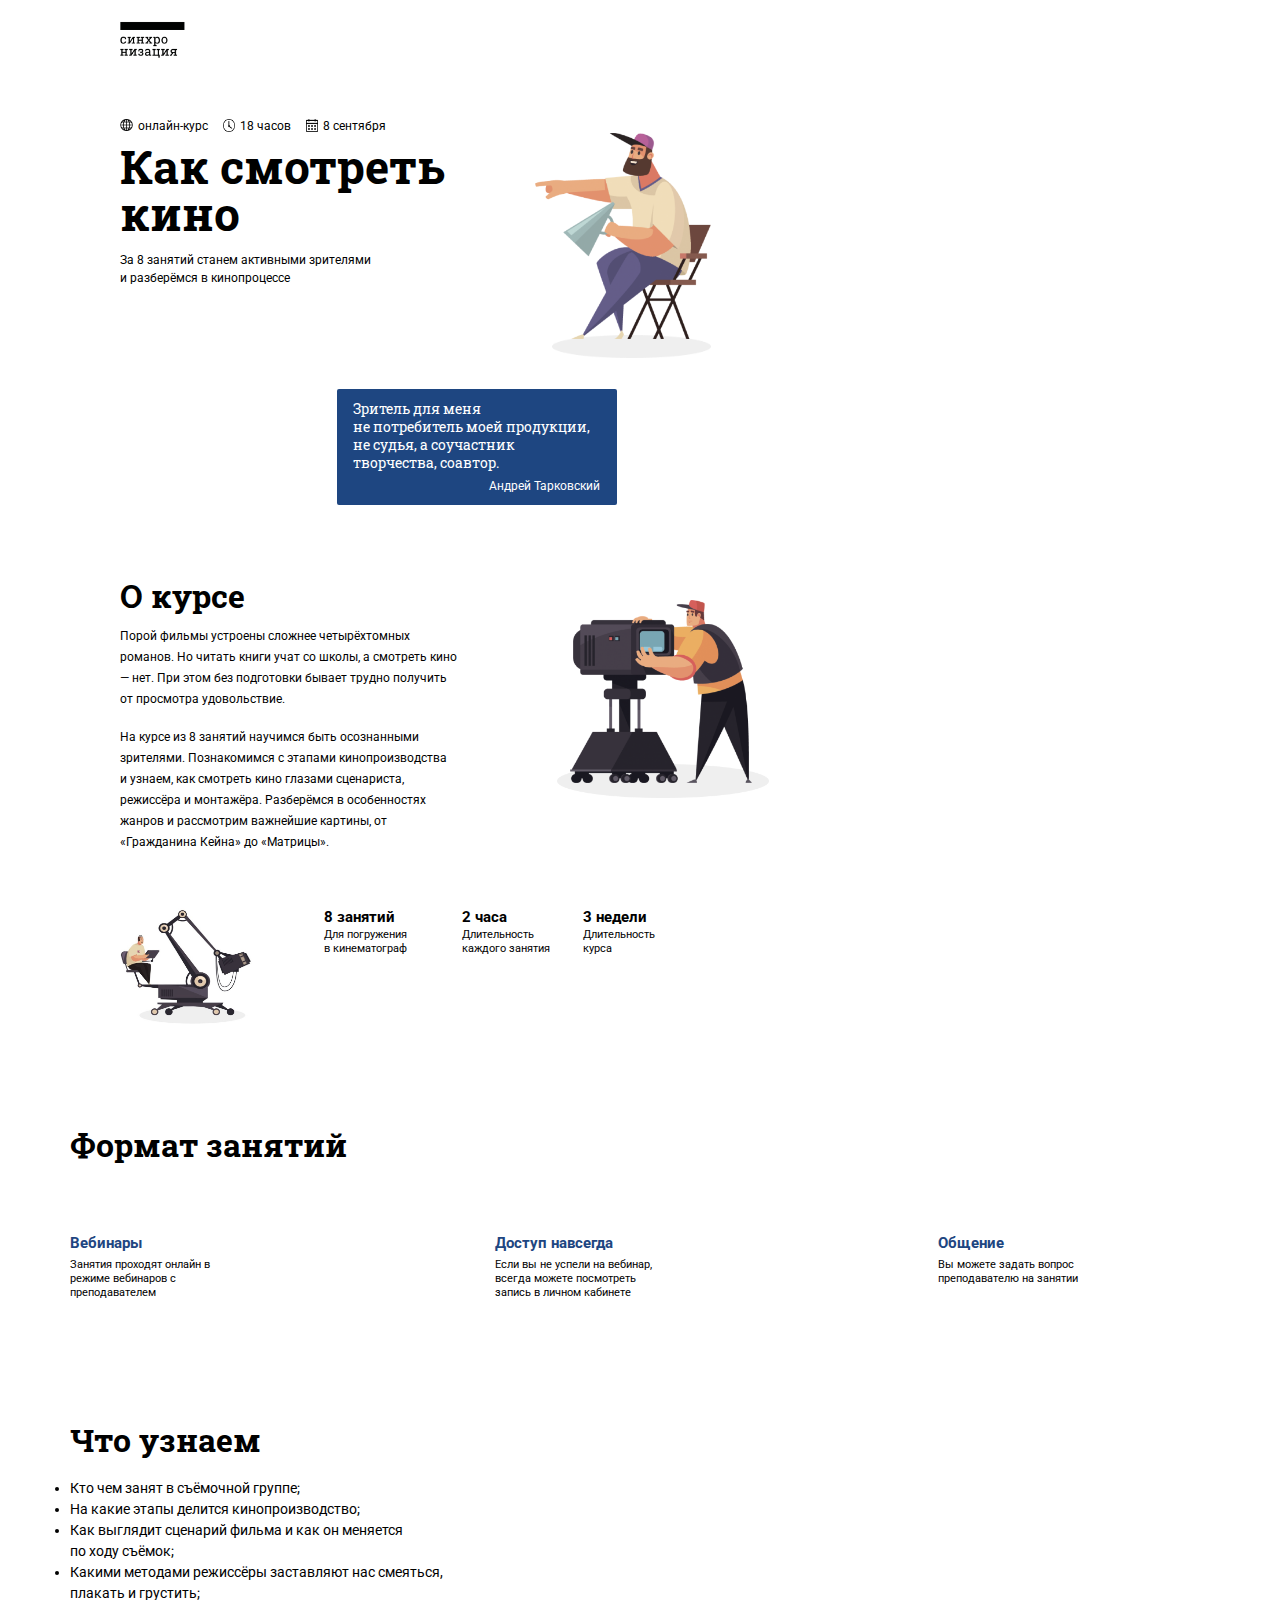
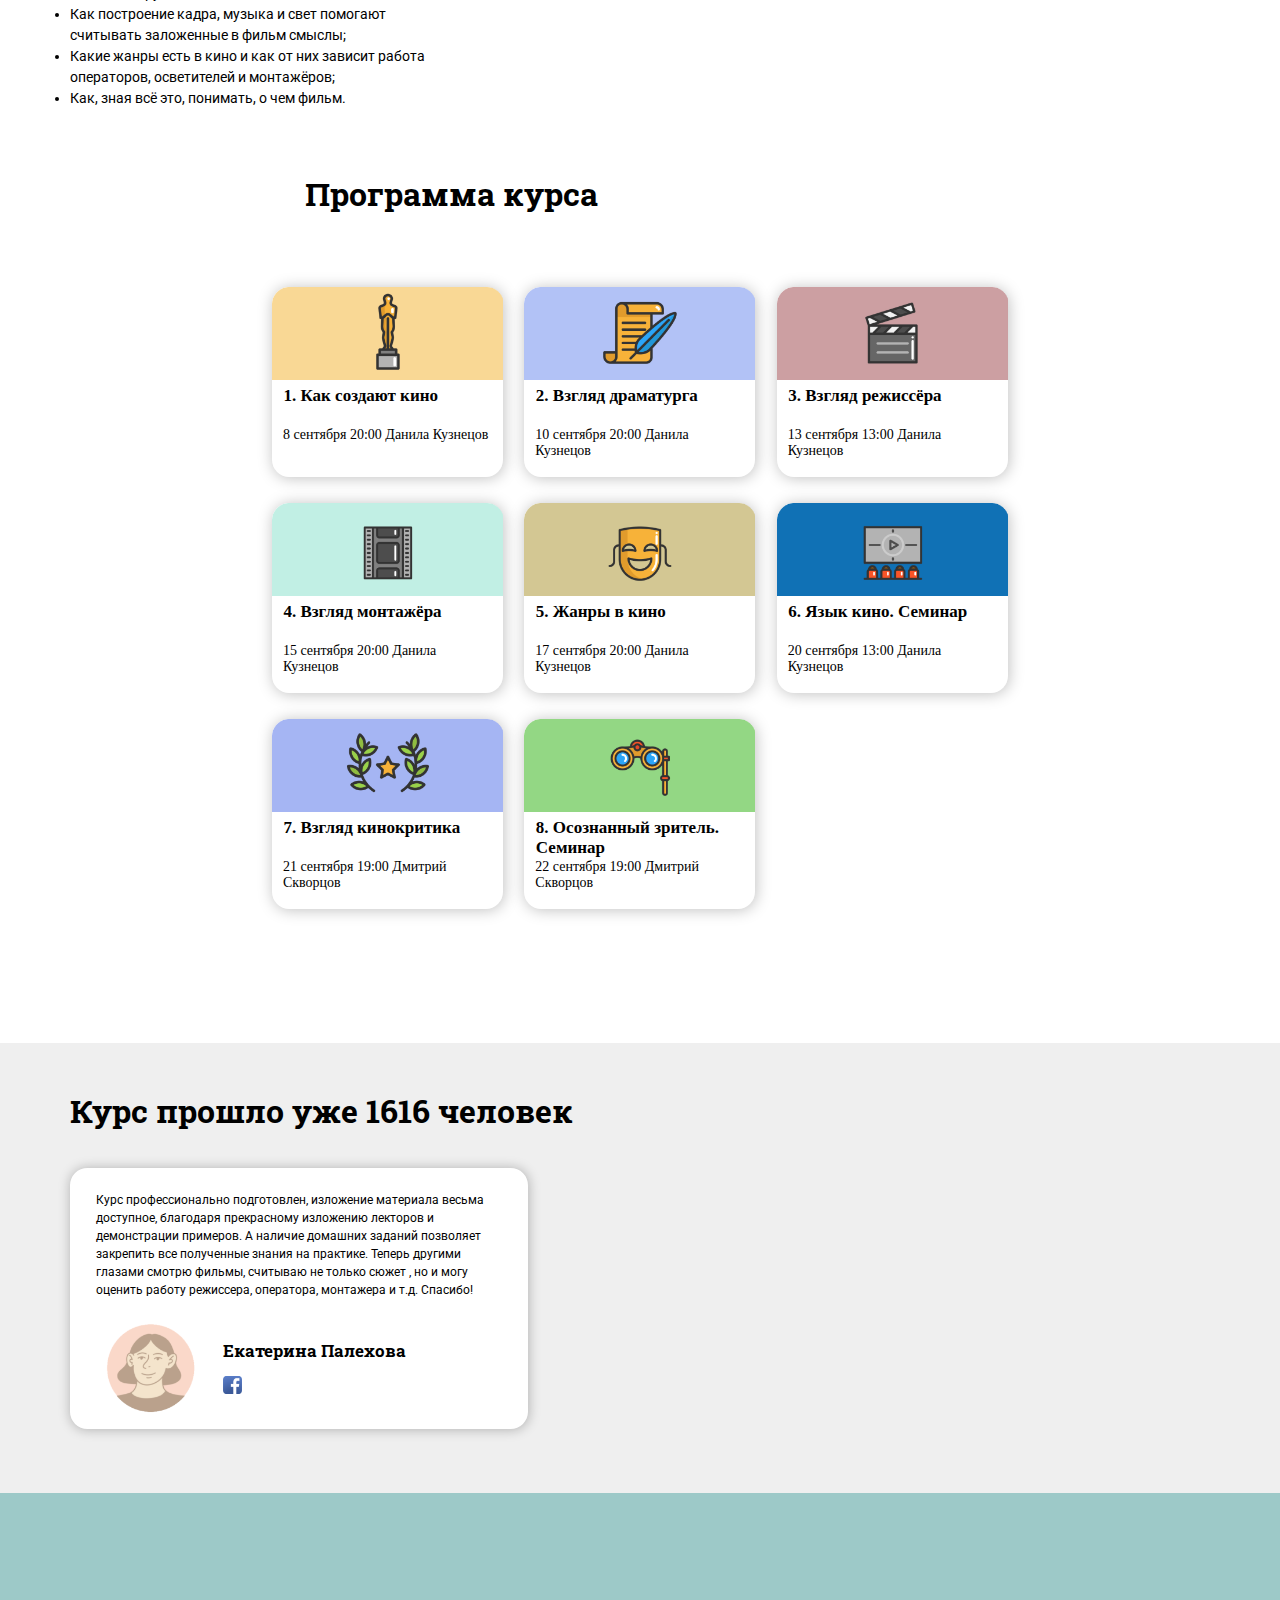
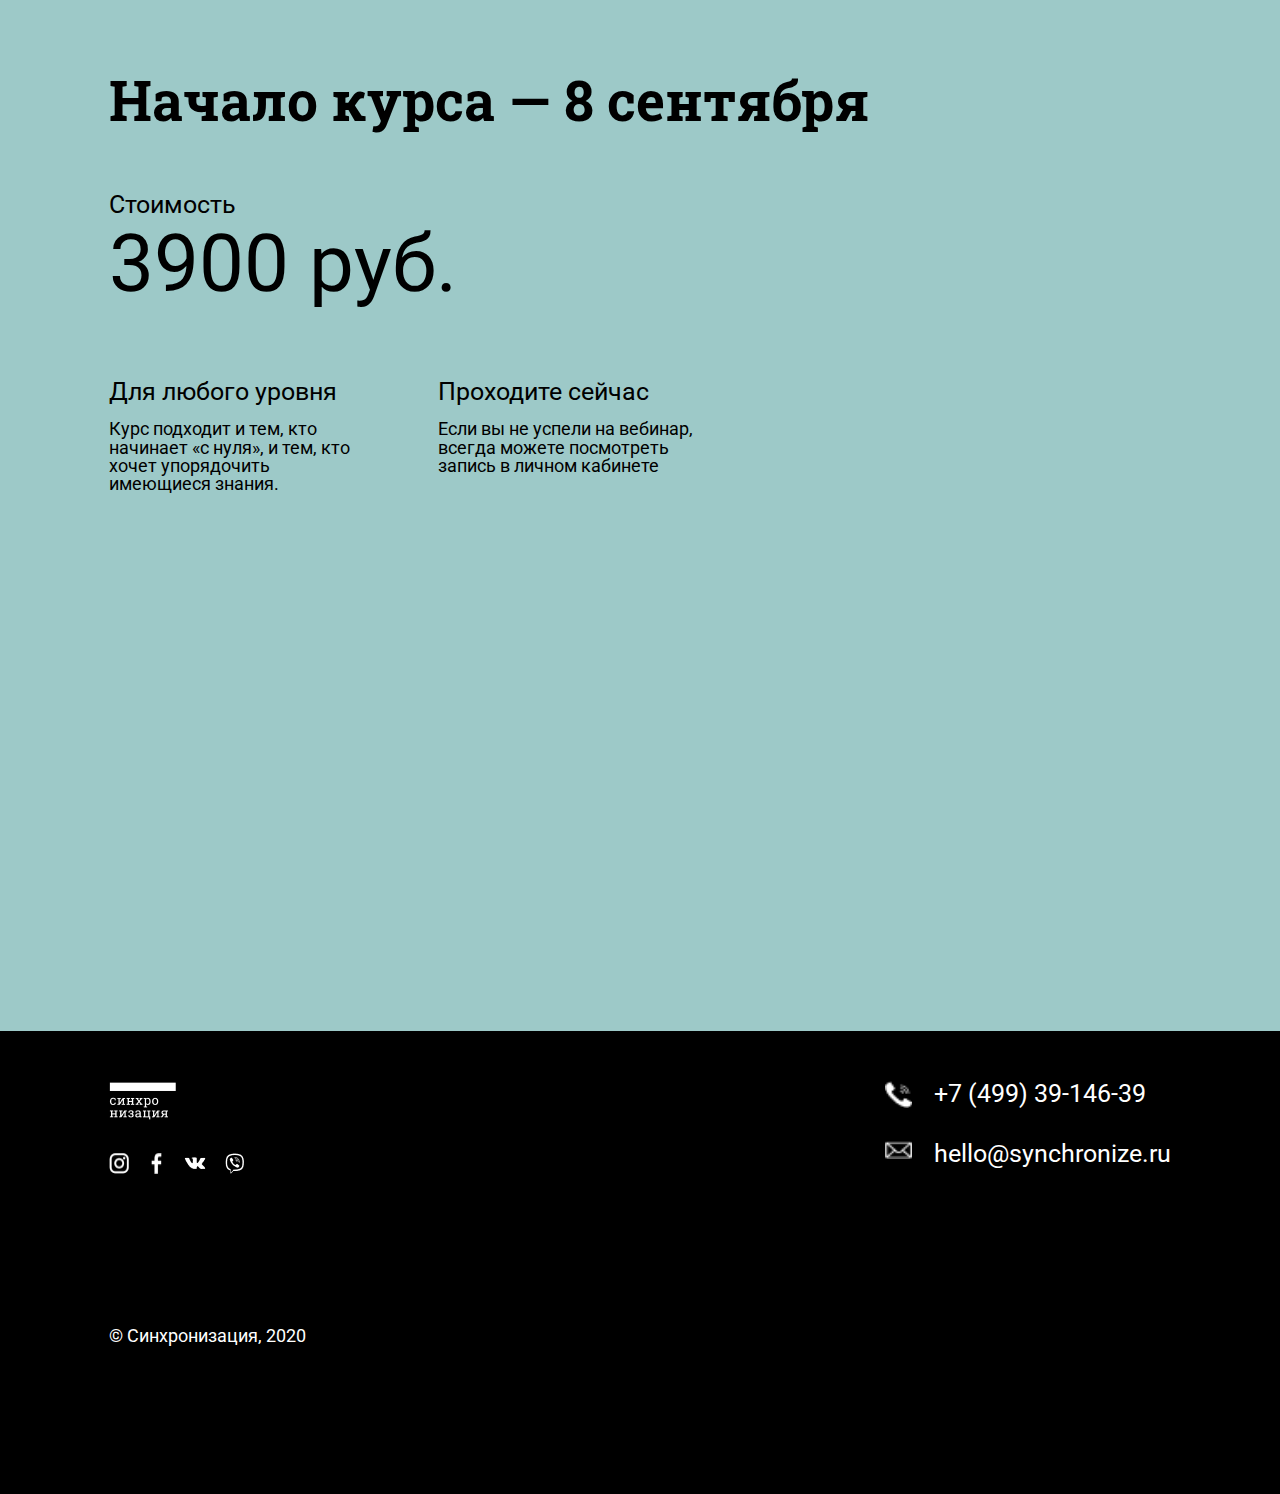
==== commit d6a3b89e: "last commit" ====
--- a/index.html
+++ b/index.html
@@ -5,210 +5,268 @@
     <meta name="viewport"
           content="width=device-width, user-scalable=no, initial-scale=1.0, maximum-scale=1.0, minimum-scale=1.0">
     <meta http-equiv="X-UA-Compatible" content="ie=edge">
-    <link rel="preconnect" href="https://fonts.googleapis.com">
-    <link rel="preconnect" href="https://fonts.gstatic.com" crossorigin>
-    <link rel="preconnect" href="https://fonts.googleapis.com">
-    <link rel="preconnect" href="https://fonts.gstatic.com" crossorigin>
-    <link href="https://fonts.googleapis.com/css2?family=Roboto+Slab:wght@600&display=swap" rel="stylesheet">
-    <link href="https://fonts.googleapis.com/css2?family=Roboto:ital,wght@0,100;0,300;0,400;1,100;1,300&display=swap" rel="stylesheet">
     <link rel="stylesheet" href="./assets/style.css">
     <title>Document</title>
 </head>
 <body>
-    <header>
-        <div class="container_header">
-                <img class="head_image" src="./assets/Photos/logo_mobile_black.png" alt="#">
-
-            <div class="three_writing_and_icons">
-                <span><img class="icon_glob" src="./assets/Photos/globe.png" alt="#"> онлайн-курс</span>
-                <span><img class="icon_clock" src="./assets/Photos/clock.png" alt="#"> 18 часов</span>
-                <span><img class="icon_calendar" src="./assets/Photos/calendar.png" alt="#"> 8 сентября</span>
-            </div>
-        </div>
-    </header>
-    <main>
-        <section class="first_section">
-        <div class="container_first_section">
-            <div class="above_image_and_content">
-                <div class="two_content">
-                    <p class="big_size_content">Как смотреть кино</p>
-                    <p class="little_size_content">За 8 занятий станем активными зрителями
-                        и разберёмся в кинопроцессе</p>
-                </div>
-                <div class="Big_image_all_ellipse">
-                    <img src="./assets/Photos/head_big_image.png" alt="#">
-                    <img class="big_ellipse" src="./assets/Photos/Big_ellipse.png" alt="#">
-                </div>
-
-            </div>
-            <div class="below_content_and_initial">
-                <div class="main_below_content">
-                    <p class="eritel_">
-                        Зритель для меня
-                        <br>
-                        не потребитель моей продукции, не судья, а соучастник творчества, соавтор.
-                    </p>
-                    <p class="andrey">
-                        Андрей Тарковский
-                    </p>
-                </div>
-            </div>
-        </div>
-
-    </section>
-
-
-        <section class="second_section">
-            <div class="container_second_section">
-                <p class="head_of_second_section">О курсе</p>
-                <div class="second_section_image_and_content">
-                    <div class="main_content_of_second_section">
-                        Порой фильмы устроены сложнее четырёхтомных романов. Но читать книги учат со школы, а смотреть кино — нет. При этом без подготовки бывает трудно получить от просмотра удовольствие.
-
-                        На курсе из 8 занятий научимся быть осознанными зрителями. Познакомимся с этапами кинопроизводства и узнаем, как смотреть кино глазами сценариста, режиссёра и монтажёра. Разберёмся в особенностях жанров и рассмотрим важнейшие картины, от «Гражданина Кейна» до «Матрицы».
-                    </div>
-                    <div class="image_of_second_section">
-                        <img class="second_section_cameraman" src="./assets/Photos/cameraman.png" alt="#">
-                        <img class="second_section_ellipse" src="./assets/Photos/Big_ellipse.png" alt="">
-                    </div>
-                </div>
-                <div class="little_image_and_three">
-                    <div class="little_image_of_second_section">
-                        <img class="light_man" src="./assets/Photos/light_man.png" alt="#">
-                        <img class="light_man_ellipse" src="./assets/Photos/Big_ellipse.png" alt="#">
-                    </div>
-                    <div class="three_little">
-                        <div class="one_little_one little_for_all">
-                            <p class="head_of_little">8 занятий</p>
-                            <p class="below_content_for_three">Для погружения
-                                в кинематограф</p>
+<!--/*Ilaha*/-->
+<div class="body">
+    <div class="container">
+        <header>
+            <img class="logo" src="./assets/img/logo_mobile_black.png" alt="logo">
+
+            <section class="menu">
+                <section class="first">
+                    <img class="menu-img1" src="./assets/img/globe.png" alt="globe">
+                    <p class="ilh_p">онлайн-курс</p>
+                </section>
+
+                <section class="second">
+                    <img class="menu-img2" src="./assets/img/watch.png" alt="watch">
+                    <p class="ilh_p">18 часов</p>
+                </section>
+
+                <section class="third">
+                    <img class="menu-img3" src="./assets/img/calendar.png" alt="calendar">
+                    <p class="ilh_p">8 сентября</p>
+                </section>
+            </section>
+        </header>
+
+        <main class="ilh_main">
+            <section class="text1">
+                <h1 class="ilh_h1">Как смотреть <br>кино</h1>
+                <p class="text1-1 ilh_p">
+                    За 8 занятий станем активными зрителями <br>и разберёмся в кинопроцессе
+                </p>
+            </section>
+
+            <section class="img1">
+                <img class="ellipse1" src="./assets/img/ellipse2.png" alt="ellipse">
+                <img class="man1" src="./assets/img/man1.png" alt="man">
+            </section>
+        </main>
+
+        <section class="main1-end">
+            <div class="saying">
+                <p class="saying-self">
+                    Зритель для меня <br>не потребитель моей продукции, <br>не судья, а соучастник <br>творчества, соавтор.
+                </p>
+
+                <p class="ilh_p saying-by">Андрей Тарковский</p>
+
+            </div>
+        </section>
+        <section class="main2-body">
+            <div class="text2">
+                <h3 class="ilh_h3">О курсе</h3>
+                <p class="ilh_p">Порой фильмы устроены сложнее четырёхтомных <br>романов. Но читать книги учат со школы, а смотреть кино  <br>— нет. При этом без подготовки бывает трудно получить <br>от просмотра удовольствие.
+                </p>
+                <p class="ilh_p text2-2">На курсе из 8 занятий научимся быть осознанными <br>зрителями. Познакомимся с этапами кинопроизводства <br>и узнаем, как смотреть кино глазами сценариста, <br>режиссёра и монтажёра. Разберёмся в особенностях <br>жанров и рассмотрим важнейшие картины, от <br>«Гражданина Кейна» до «Матрицы».
+                </p>
+            </div>
+
+            <div class="img2">
+                <img class="ellipse2" src="./assets/img/ellipse2.png" alt="ellipse">
+                <img class="man2" src="./assets/img/man2.png" alt="man">
+            </div>
+        </section>
+
+        <section class="main2-foot">
+            <img class="man3" src="./assets/img/man3.jpeg" alt="man">
+
+            <div class="m2-foot-txt1 m2-foot-txt">
+                <span class="m2">8 занятий</span>
+                Для погружения <br>в кинематограф
+            </div>
+
+            <div class="m2-foot-txt2 m2-foot-txt">
+                <span class="m2">2 часа</span>
+                Длительность <br>каждого занятия
+            </div>
+
+            <div class="m2-foot-txt3 m2-foot-txt">
+                <span class="m2">3 недели</span>
+                Длительность <br>курса
+            </div>
+
+        </section>
+
+    </div>
+</div>
+<!--/*Elvin*/-->
+<section class="third_section">
+    <div class="container_of_third_section">
+        <div class="above_of_third">
+            <p class="format_zan">Формат занятий</p>
+            <div class="little_third_of_third_section">
+                <div class="one_porce_ofThird">
+                    <p class="one_piece_of_third_above">Вебинары</p>
+                    <p class="one_piece_of_third_below third_one">Занятия проходят онлайн
+                        в режиме вебинаров
+                        с преподавателем</p>
+                </div>
+                <div class="one_porce_ofThird">
+                    <p class="one_piece_of_third_above">Доступ навсегда</p>
+                    <p class="one_piece_of_third_below third_two">Если вы не успели на вебинар, всегда можете посмотреть запись в личном кабинете</p>
+                </div>
+                <div class="one_porce_ofThird">
+                    <p class="one_piece_of_third_above">Общение</p>
+                    <p class="one_piece_of_third_below third_three">Вы можете задать вопрос
+                        преподавателю на занятии</p>
+                </div>
+            </div>
+        </div>
+        <div class="below_of_Third">
+            <p class="chto_uznaem">Что узнаем</p>
+            <ul class="chto_uznaem_ul">
+                <li>Кто чем занят в съёмочной группе;</li>
+                <li>На какие этапы делится кинопроизводство;</li>
+                <li>Как выглядит сценарий фильма и как он меняется <br>
+                    по ходу съёмок;</li>
+                <li>Какими методами режиссёры заставляют нас смеяться, <br> плакать и грустить;</li>
+                <li>Как построение кадра, музыка и свет помогают <br> считывать заложенные в фильм смыслы;</li>
+                <li>Какие жанры есть в кино и как от них зависит работа операторов, осветителей и монтажёров;</li>
+                <li>Как, зная всё это, понимать, о чем фильм.</li>
+            </ul>
+        </div>
+    </div>
+</section>
+<!--/*Efsane*/-->
+<section style="overflow-x: hidden;" id="main">
+
+    <div class="header-container">
+        <h1 class="header">Программа курса</h1>
+    </div>
+
+    <div class="cards-container">
+        <div class="card-container">
+            <div class="card card-1"></div>
+            <h1 class="card-header">1. Как создают кино</h1>
+            <p class="card-text">8 сентября 20:00 Данила Кузнецов</p>
+        </div>
+        <div class="card-container">
+            <div class="card card-2"></div>
+            <h1 class="card-header">2. Взгляд драматурга</h1>
+            <p class="card-text">10 сентября 20:00 Данила Кузнецов</p>
+        </div>
+        <div class="card-container">
+            <div class="card card-3"></div>
+            <h1 class="card-header">3. Взгляд режиссёра</h1>
+            <p class="card-text">13 сентября 13:00 Данила Кузнецов</p>
+        </div>
+        <div class="card-container">
+            <div class="card card-4"></div>
+            <h1 class="card-header">4. Взгляд монтажёра</h1>
+            <p class="card-text">15 сентября 20:00 Данила Кузнецов</p>
+        </div>
+        <div class="card-container">
+            <div class="card card-5"></div>
+            <h1 class="card-header">5. Жанры в кино</h1>
+            <p class="card-text">17 сентября 20:00 Данила Кузнецов</p>
+        </div>
+        <div class="card-container">
+            <div class="card card-6"></div>
+            <h1 class="card-header">6. Язык кино. Семинар</h1>
+            <p class="card-text">20 сентября 13:00 Данила Кузнецов</p>
+        </div>
+        <div class="card-container">
+            <div class="card card-7"></div>
+            <h1 class="card-header">7. Взгляд кинокритика</h1>
+            <p class="card-text">21 сентября 19:00 Дмитрий Скворцов</p>
+        </div>
+        <div class="card-container">
+            <div class="card card-8"></div>
+            <h1 class="card-header">8. Осознанный зритель. Семинар</h1>
+            <p class="card-text">22 сентября 19:00 Дмитрий Скворцов</p>
+        </div>
+    </div>
+    </div>
+</section>
+<!--/*Omer*/-->
+<section class="fifth_section">
+    <div class="container_for_fifth_section">
+        <p class="head_of_fifth">Курс прошло уже 1616 человек</p>
+        <div class="card_of_fifth">
+            <div class="mein_content_of_card_of_fifth">
+                <p>Курс профессионально подготовлен, изложение материала весьма доступное, благодаря прекрасному изложению лекторов и демонстрации примеров. А наличие домашних заданий позволяет закрепить все полученные знания на практике. Теперь другими глазами смотрю фильмы, считываю не только сюжет , но и могу оценить работу режиссера, оператора, монтажера и т.д. Спасибо!</p>
+            </div>
+            <div class="below_content_of_card_fifth">
+                <img class="below_content_girl" src="./1%209.png" alt="">
+                <div class="ekaterina_pax">
+                    <p class="ekaterina_head">Екатерина Палехова</p>
+                    <img class="facebook_for_card" src="../fb_2%201.png" alt="">
+                </div>
+            </div>
+        </div>
+    </div>
+</section>
+<section id="footer">
+    <div class="footer-first">
+        <div class="footer-first-container">
+            <div class="footer-header">
+                <h1 class="footer-header-text">Начало курса — 8 сентября</h1>
+            </div>
+            <div class="footer-price">
+                <div class="footer-cost">
+                    <p class="footer-cost-text">Стоимость</p>
+                </div>
+                <div class="footer-number">
+                    <p class="footer-number-text">3900 руб.</p>
+                </div>
+            </div>
+            <div class="footer-infos">
+                <div class="footer-info">
+                    <div class="footer-info-name">
+                        <p class="footer-info-name-text">Для любого уровня</p>
+                    </div>
+                    <div class="footer-info-detail">
+                        <p class="footer-info-detail-text">Курс подходит и тем, кто начинает «с нуля», и тем, кто хочет упорядочить имеющиеся знания.</p>
+                    </div>
+                </div>
+                <div class="footer-info">
+                    <div class="footer-info-name">
+                        <p class="footer-info-name-text">Проходите сейчас</p>
+                    </div>
+                    <div class="footer-info-detail">
+                        <p class="footer-info-detail-text">Если вы не успели на вебинар, всегда можете посмотреть запись в личном кабинете</p>
+                    </div>
+                </div>
+            </div>
+        </div>
+    </div>
+    <footer class="footer-second">
+        <div class="footer-second-container">
+            <div class="footer-main">
+                <div class="footer-second-first">
+                    <img id="footer-logo" src="./images/logo_mobile_white%201.png" alt="logo">
+                    <div class="footer-social-media">
+                        <img id="footer-ig" src="./images/instagram.png" alt="ig">
+                        <img id="footer-fb" src="./images/fb.png" alt="fb">
+                        <img id="footer-vk" src="./images/wk.png" alt="vk">
+                        <img id="footer-wp" src="./images/wp.png" alt="wp">
+                    </div>
+                </div>
+                <div class="footer-second-second">
+                    <div class="footer-second-second-sample">
+                        <img id="footer-phone" src="./images/phone_white.png" alt="phone">
+                        <div class="footer-second-second-sample-textdiv">
+                            <p class="footer-second-second-sample-text">+7 (499) 39-146-39</p>
                         </div>
-                        <div class="two_little_one little_for_all">
-                            <p class="head_of_little">2 часа</p>
-                            <p class="below_content_for_three">Длительность
-                                каждого занятия</p>
+                    </div>
+                    <div class="footer-second-second-sample">
+                        <img id="footer-mail" src="./images/mail_white.png" alt="mail">
+                        <div class="footer-second-second-sample-textdiv">
+                            <p class="footer-second-second-sample-text">hello@synchronize.ru</p>
                         </div>
-                        <div class="three_little_one little_for_all">
-                            <p class="head_of_little">3 недели</p>
-                            <p class="below_content_for_three">Длительность
-                                курса</p>
-                        </div>
-                    </div>
-                </div>
-            </div>
-        </section>
-
-        <section class="third_section">
-            <div class="container_of_third_section">
-                <div class="above_of_third">
-                    <p class="format_zan">Формат занятий</p>
-                    <div class="little_third_of_third_section">
-                        <div class="one_porce_ofThird">
-                            <p class="one_piece_of_third_above">Вебинары</p>
-                            <p class="one_piece_of_third_below third_one">Занятия проходят онлайн
-                                в режиме вебинаров
-                                с преподавателем</p>
-                        </div>
-                        <div class="one_porce_ofThird">
-                            <p class="one_piece_of_third_above">Доступ навсегда</p>
-                            <p class="one_piece_of_third_below third_two">Если вы не успели на вебинар, всегда можете посмотреть запись в личном кабинете</p>
-                        </div>
-                        <div class="one_porce_ofThird">
-                            <p class="one_piece_of_third_above">Общение</p>
-                            <p class="one_piece_of_third_below third_three">Вы можете задать вопрос
-                                преподавателю на занятии</p>
-                        </div>
-                    </div>
-                </div>
-                <div class="below_of_Third">
-                    <p class="chto_uznaem">Что узнаем</p>
-                    <ul class="chto_uznaem_ul">
-                        <li>Кто чем занят в съёмочной группе;</li>
-                        <li>На какие этапы делится кинопроизводство;</li>
-                        <li>Как выглядит сценарий фильма и как он меняется
-                            по ходу съёмок;</li>
-                        <li>Какими методами режиссёры заставляют нас смеяться, плакать и грустить;</li>
-                        <li>Как построение кадра, музыка и свет помогают считывать заложенные в фильм смыслы;</li>
-                        <li>Какие жанры есть в кино и как от них зависит работа операторов, осветителей и монтажёров;</li>
-                        <li>Как, зная всё это, понимать, о чем фильм.</li>
-                    </ul>
-
-
-
-
-
-
-
-                </div>
-            </div>
-        </section>
-
-        <section class="third_of_end">
-            <p class="chto_uznaem kypc_proshlo">Курс прошло уже 1616 человек</p>
-            <div class="kypc_card">
-                <p class="kypc_text">
-                    Курс профессионально подготовлен, изложение материала весьма доступное, 
-                    благодаря прекрасному изложению лекторов и демонстрации примеров.
-                    А наличие домашних заданий позволяет закрепить все полученные знания на практике. 
-                    Теперь другими глазами смотрю фильмы, считываю не только сюжет , но и могу оценить работу режиссера, 
-                    оператора, монтажера и т.д. Спасибо!
-                </p>
-                <div class="img_and_yekatirina">
-                <img class="third_of_end_img" src="./assets/Photos/third-of-end_image.png" alt="image">
-                <div class="fb_yekatirina">
-                <p class="yekatirina_head">Екатерина Палехова</p>
-                <img class="fb_logo" src="./assets/Photos/fb.png" alt="fb">
-
-                   </div>
-               </div>
-            </div>
-        </section>
-
-        <section class="green_part">
-            <p class="chto_uznaem nachala_ceptember">Начало курса — 8 сентября</p>
-            <p class="stoimost">Стоимость</p>
-            <p class="rubl">3900 руб.</p>
-
-            <div class="dlya_and_seychas">
-                <div class="dlya">
-                    <p class="second_of_end_head">Для любого уровня</p>
-                    <p class="second_of_end_text">Курс подходит и тем, кто начинает «с нуля»,
-                                                     и тем, кто хочет упорядочить имеющиеся знания.</p>
-                </div>
-                <div class="seychas">
-                    <p class="second_of_end_head">Проходите сейчас</p>
-                    <p class="second_of_end_text">Если вы не успели на вебинар,
-                                                    всегда можете посмотреть запись в личном кабинете</p>
-                </div>
-            </div>
-            
-        </section>
-    </main>
-    <footer>
-        <div class="logo_div">
-            <div class="logo">
-                <img class="logo_mobile" src="./assets/Photos/logo_mobile_white.png" alt="logo">
-                <div class="social_media">
-                    <img class="social" src="./assets/Photos/instagram.png" alt="social">
-                    <img class="social so_pad" src="/assets/Photos/fb_black.png" alt="social">
-                    <img class="social so_pad" src="./assets/Photos/wk.png" alt="social">
-                    <img class="social so_pad" src="/assets/Photos/whatsapp.png" alt="social">
-                </div>
-            </div>
-            <div class="phone_mail">
-                 <div class="cont">
-                     <img class="contacts" src="./assets/Photos/phone_white.png" alt="">
-                     <p class="contacts_text">+7 (499) 39-146-39</p>
-
-                 </div>
-                 <div class="cont mail">
-                     <img class="contacts" src="./assets/Photos/mail_white.png" alt="mail">
-                     <p class="contacts_text">hello@synchronize.ru</p>
-                 </div>
-            </div>
-        </div>
-        <p class="sinxroni">© Синхронизация, 2020</p>
-
+                    </div>
+                </div>
+            </div>
+            <div class="footer-copyright">
+                <p class="footer-copyright-text">© Синхронизация, 2020</p>
+            </div>
+        </div>
     </footer>
+</section>
 </body>
 </html>--- a/assets/style.css
+++ b/assets/style.css
@@ -1,227 +1,662 @@
+@import url('https://fonts.googleapis.com/css2?family=Roboto+Slab:wght@700&display=swap');
+@import url('https://fonts.googleapis.com/css2?family=Roboto&family=Roboto+Slab:wght@700&display=swap');
 *{
     margin: 0;
     padding: 0;
-    box-sizing: border-box;
-}
-.container_header{
-    display: flex;
-    margin-left: 121px;
+}
+/*Ilaha*/
+
+
+.container{
+    position: relative;
+}
+
+.body{
+    width: 80%;
+    margin: auto;
+    align-items: center;
+    justify-content: center;
+    font-family: 'Roboto', sans-serif;
     margin-top: 21px;
-    margin-bottom: 4px;
-    flex-direction: column;
-    /*25 ashagi olacaq*/
-}
-.container_header .three_writing_and_icons span img{
+}
+
+.menu-img1{
     width: 22px;
     height: 21px;
-    margin-right: 5px;
-}
-.container_header .three_writing_and_icons span{
-    font-family: Roboto;
-    font-style: normal;
-    font-weight: normal;
+    margin-right: 10px;
+}
+
+.menu-img2{
+    width: 22px;
+    height: 22px;
+    margin-right: 10px;
+}
+
+
+.menu-img3{
+    width: 20px;
+    height: 22px;
+    margin-right: 10px;
+}
+
+.menu{
+    display: flex;
+    margin-top: 100px;
+    flex-direction: row;
+}
+
+.first{
+    margin-right: 50px ;
+    display: flex;
+}
+
+.second{
+    margin-right: 50px ;
+    display: flex;
+}
+
+.third{
+    margin-right: 50px ;
+    display: flex;
+}
+.ilh_h1{
+    font-family: 'Roboto Slab', serif;
+    font-weight: 700;
+    font-size: 80px;
+    line-height: 81.11px;
+    margin-top: 40px;
+    margin-bottom: 25px;
+}
+
+.ilh_p{
     font-size: 20px;
-    margin-right: 25px;
-    padding-right: 10px;
-    padding-bottom: 14px;
-}
-.head_image{
-    width: 112px;
-    height: 66px;
-    margin-bottom: 96px;
-}
-.icon_glob{
-    margin-right: 8px;
-}
-.icon_clock{
-    margin-right: 10px;
-}
-.icon_calendar{
-    margin-right: 13px;
-}
-.container_first_section{
-    margin-left: 121px;
-    margin-right: 246px;
-    margin-bottom: 173px;
-}
-.big_size_content{
-    font-family: Roboto Slab;
-    font-style: normal;
-    font-weight: bold;
-    font-size: 80px;
-    max-width: 628px;
-    max-height: 190px;
-}
-.little_size_content{
-    font-family: Roboto;
-    font-style: normal;
-    font-weight: normal;
-    font-size: 20px;
-    max-width: 414px;
-    max-height: 62px;
-    margin-top: 20px;
-}
-.above_image_and_content{
+}
+
+.text{
+    line-height: 2em;
+    display: flex;
+    flex-direction: column;
+}
+
+.text1-1{
+    line-height: 150%;
+}
+
+.ilh_main{
     display: flex;
     flex-direction: row;
-    justify-content: space-between;
-    margin-bottom: 67px;
-}
-.Big_image_all_ellipse{
-    display: flex;
-    flex-direction: column;
-}
-.Big_image_all_ellipse .big_ellipse{
+
+}
+
+.img1{
+    margin-left: 300px;
+    width: 304px;
+    height: 356px;
+    position: relative;
+    display: flex;
+    flex-direction: column-reverse;
+}
+
+.ellipse1{
+    bottom: -19px;
+    position: absolute;
     width: 274px;
     height: 41px;
-    margin-left: 27px;
-}
-.big_ellipse{
+    align-self: flex-end;
+}
+
+.man1{
+    position: absolute;
+    width: 304px;
+    height: 356px;
+    align-self: flex-end;
+}
+
+.main1-end{
+    width: 40%;
+    margin: 0 auto;
+}
+
+.saying{
+    margin-top: 95px;
+    line-height: 1.28em;
+    box-sizing: content-box;
+    display: flex;
+    justify-content: center;
+    align-items: center;
+    flex-direction: column;
+    background-color: #1E4681;
+    border-radius: 5px;
+    width: 483px;
+    height: 200px;
+    color: #FFFFFF;
+}
+
+.saying-self{
+    line-height: 1.28em;
+    font-weight: 400;
+    font-family: 'Roboto Slab', serif;
+    font-size: 25px;
+}
+
+.saying-by{
+    padding-right: 17px;
+    font-family: 'Roboto', sans-serif;
+    align-self: flex-end;
+    line-height: 2em;
+    font-size: 20px;
+    font-weight: 400;
+}
+
+.main2-body{
+
+    margin-top: 174px;
+    display: flex;
+}
+
+.ilh_h3{
+    box-sizing: content-box;
+    font-size: 55px;
+    font-weight: 700;
+    font-family: 'Roboto Slab', sans-serif;
     position: relative;
-    top: -21px;
-    z-index: -1;
-}
-.main_below_content{
-    max-width: 483.63px;
-    max-height: 200px;
-    display: flex;
-    flex-direction: column;
-    background: #1E4681;
-    border-radius: 5px;
-}
-.eritel_{
-    color: white;
-    font-family: Roboto Slab;
-    font-style: normal;
-    font-weight: normal;
-    font-size: 25px;
-    max-width: 430.59px;
-    max-height: 113px;
-    line-height: 130%;
-    margin: 19px 27px 10px 26px;
-}
-.andrey{
-    color: white;
-    font-family: Roboto;
-    font-style: normal;
-    font-weight: normal;
-    font-size: 20px;
-    line-height: 130%;
-    text-align: right;
-    margin-right: 14px;
-    margin-bottom: 15px;
-    padding-top: 12px;
-}
-.below_content_and_initial{
-    display: flex;
-    justify-content: center;
-}
-/*second section */
-.second_section{
-    margin-bottom: 162px;
-}
-.container_second_section{
-    margin-left: 121px;
-    margin-right: 127px;
-}
-.second_section_image_and_content{
-    display: flex;
-    justify-content: space-between;
-    margin-bottom: 94px;
-}
-.head_of_second_section{
-    font-family: Roboto Slab;
-    font-style: normal;
-    font-weight: bold;
-    font-size: 55px;
-    line-height: 101.38%;
-    padding-bottom: 20px;
-    margin-bottom: 18px;
-}
-.main_content_of_second_section{
-    width: 662px;
-    height: 374px;
-
-    font-family: Roboto;
-    font-style: normal;
-    font-weight: normal;
+    bottom: 55px;
+}
+
+.text2{
+    line-height: 1.5em;
     font-size: 24px;
-    line-height: 150%;
-}
-.second_section_cameraman{
+    font-weight: 400;
+}
+.text2-2{
+    margin-top: 30px;
+}
+
+.man2{
+    top: 4px;
+    left: 20px;
+    position: absolute;
     width: 314px;
     height: 315px;
-}
-.second_section_ellipse{
+
+}
+
+.ellipse2{
+    position: absolute;
     width: 366px;
     height: 59px;
+}
+
+.img2{
     position: relative;
-    z-index: -1;
-    top: -29px;
-}
-.image_of_second_section{
-    display: flex;
-    flex-direction: column;
-    align-items: center;
-}
-.little_image_and_three{
-    display: flex;
-    justify-content: space-between;
-    align-items: center;
-}
-.three_little{
-    display: flex;
-    justify-content: space-between;
-    margin-right: 317px;
-}
-.little_for_all{
-    display: flex;
-    flex-direction: column;
-    max-width: 150px;
-    max-height: 39px;
-}
-.one_little_one{
-    margin-right: 93px;
-}
-.two_little_one{
-    margin-right: 93px;
-}
-.little_image_of_second_section{
-    display: flex;
-    align-items: center;
-    flex-direction: column;
-    margin-right: 132px;
-}
-.light_man{
+    width: 366px;
+    height: 344px;
+    margin-top: 120px;
+    left: 190px;
+    display: flex;
+    flex-direction: column-reverse;
+}
+
+.main2-foot{
+    display: flex;
+    margin-top: 100px;
+    font-size: 18px;
+}
+.man3{
     width: 232px;
     height: 203px;
 }
-.light_man_ellipse{
-    width: 189px;
-    height: 32px;
-}
-.head_of_little{
-    font-family: Roboto;
-    font-style: normal;
-    font-weight: bold;
+
+.m2{
+    font-weight: 700;
     font-size: 25px;
-    line-height: 130%;
-}
-.below_content_for_three{
-    font-family: Roboto;
-    font-style: normal;
-    font-weight: normal;
-    font-size: 18px;
-    line-height: 130%;
-}
-
-/*third section*/
+    line-height: 32.5px;
+}
+
+.m2-foot-txt{
+    display: flex;
+    flex-direction: column;
+    line-height: 23.4px;
+}
+
+.m2-foot-txt1{
+    margin-left: 132px;
+}
+
+.m2-foot-txt2{
+    margin-left: 95px;
+
+}
+
+.m2-foot-txt3{
+    margin-left: 95px;
+}
+
+
+@media (min-width:992px) and (max-width: 1280px){
+
+    .body{
+        margin-left: 120px;
+    }
+
+    .logo{
+        width: 64.87px;
+        height: 38.23px;
+    }
+
+    .menu{
+        margin-top: 56px;
+
+    }
+
+    .menu-img1{
+        width: 12.74px;
+        height: 12.16px;
+        margin-right: 5px;
+    }
+
+    .menu-img2{
+        width: 12.74px;
+        height: 12.74px;
+        margin-right: 5px;
+    }
+
+
+    .menu-img3{
+        width: 11.58px;
+        height: 12.74px;
+        margin-right: 5px;
+    }
+
+    .ilh_p{
+        font-size: 12px;
+    }
+
+    .first{
+        margin-right: 15px ;
+
+    }
+
+    .second{
+        margin-right: 15px ;
+    }
+
+    .third{
+        margin-right: 15px ;
+    }
+
+    .ilh_h1{
+        font-size: 46px;
+        line-height: 101.38%;
+        margin-top: 10px;
+        margin-bottom: 15px;
+    }
+
+    .text1-1{
+        font-size: 12px;
+        line-height: 150%;
+    }
+
+    .img1{
+        margin-left: 90px;
+        width: 176.07px;
+        height: 206.18px;
+        position: relative;
+        display: flex;
+        flex-direction: column-reverse;
+    }
+
+    .ellipse1{
+        bottom: -19px;
+        position: absolute;
+        width: 158.69px;
+        height: 23.75px;
+        align-self: flex-end;
+    }
+
+    .man1{
+        position: absolute;
+        width: 176.07px;
+        height: 206.18px;
+        align-self: flex-end;
+    }
+
+    .main1-end{
+        width: 40%;
+        margin: 0 auto;
+    }
+
+    .saying{
+        margin-top: 50px;
+        border-radius: 2px;
+        width: 280.11px;
+        height: 115.83px;
+        margin-left: -90px;
+
+    }
+
+    .saying-self{
+        font-size: 14px;
+        line-height: 130%;
+        margin-left: -12.13px;
+
+    }
+
+    .saying-by{
+        padding-right: 17px;
+        font-size: 12px;
+        line-height: 130%;
+        font-weight: 400;
+        margin-top: 7px;
+    }
+
+    .main2-body{
+        margin-top: 100px;
+        display: flex;
+    }
+
+
+    .ilh_h3{
+        bottom: 20px;
+        font-size: 32px;
+
+    }
+
+    .text2{
+        font-size: 14px;
+        line-height: 150%;
+        font-weight: 400;
+    }
+    .text2-2{
+        margin-top: 17px;
+
+    }
+
+    .img2{
+        position: relative;
+        width: 181.86px;
+        height: 182.44px;
+        margin-right: 112px;
+        left: 100px;
+        margin-top: 10px;
+    }
+
+    .man2{
+        top: -15px;
+        left: 13px;
+        position: absolute;
+        width: 181.86px;
+        height: 182.44px;
+    }
+
+    .ellipse2{
+        position: absolute;
+        width: 211.98px;
+        height: 34.17px;
+    }
+
+    .man3{
+        width: 134.37px;
+        height: 117.57px;
+    }
+
+    .main2-foot{
+
+        margin-top: 55px;
+    }
+
+    .m2{
+        font-weight: 700;
+        font-size: 15px;
+        line-height: 130%;
+    }
+
+    .m2-foot-txt{
+        display: flex;
+        line-height: 130%;
+    }
+
+    .m2-foot-txt1{
+        margin-left: 70px;
+        font-size: 11px;
+        line-height: 130%;
+    }
+
+    .m2-foot-txt2{
+        margin-left: 55px;
+        font-size: 11px;
+        line-height: 130%;
+    }
+
+    .m2-foot-txt3{
+        margin-left: 33px;
+        font-size: 11px;
+        line-height: 130%;
+    }
+
+
+}
+
+
+
+@media (min-width:320px) and (max-width: 991px){
+
+    .body{
+        margin-left: 40px;
+        margin-top: 40px;
+    }
+
+    .logo{
+        width: 52.19px;
+        height: 30.75px;
+    }
+
+    .menu{
+        margin-top: 45px;
+
+    }
+
+    .menu-img1{
+        width: 10.25px;
+        height: 9.79px;
+        margin-right: 5px;
+    }
+
+    .menu-img2{
+        width: 10.25px;
+        height: 10.25px;
+        margin-right: 5px;
+    }
+
+
+    .menu-img3{
+        width: 9.32px;
+        height: 10.25px;
+        margin-right: 5px;
+    }
+
+    .ilh_p{
+        font-size: 10px;
+    }
+
+    .first{
+        margin-right: 13px ;
+
+    }
+
+    .second{
+        margin-right: 13px ;
+    }
+
+    .third{
+        margin-right: 13px ;
+    }
+
+    .ilh_h1{
+        font-size: 37px;
+        line-height: 38px;
+        margin-top: 10px;
+        margin-bottom: 15px;
+    }
+
+    .text1{
+        line-height: 15px;
+    }
+
+    .ilh_main{
+        display: flex;
+        flex-direction: column;
+    }
+
+    .img1{
+        width: 141.68px;
+        height: 175.1px;
+        position: relative;
+        display: flex;
+        margin-right: 30px;
+        align-self: flex-end;
+    }
+
+    .ellipse1{
+        bottom: -10px;
+        position: absolute;
+        width: 127.68px;
+        height: 19.1px;
+        align-self: flex-end;
+    }
+
+    .man1{
+        position: absolute;
+        width: 141.66px;
+        height: 165.89px;
+        align-self: flex-end;
+    }
+
+    .saying{
+        margin-top: 50px;
+        border-radius: 2px;
+        width: 225.36px;
+        height: 93.19px;
+        margin-left: -90px;
+
+    }
+
+    .saying-self{
+        font-size: 11px;
+        line-height: 130%;
+        margin-left: -12.13px;
+
+    }
+
+    .saying-by{
+        padding-right: 17px;
+        font-size: 10px;
+        line-height: 130%;
+        font-weight: 400;
+        margin-top: 7px;
+    }
+
+    .main2-body{
+        margin-top: 75px;
+        display: flex;
+        margin-bottom: 27px;
+
+        flex-direction: column;
+    }
+
+
+    .ilh_h3{
+        bottom: 20px;
+        font-size: 26px;
+    }
+
+    .text2{
+        font-size: 12px;
+        line-height: 18px;
+        font-weight: 400;
+    }
+    .text2-2{
+        margin-top: 17px;
+        line-height: 18px;
+    }
+
+    .img2{
+        position: relative;
+        width: 170.55px;
+        height: 160.29px;
+        margin-right: 112px;
+        left: 45px;
+        margin-top: 10px;
+    }
+
+    .man2{
+        top: 3px;
+        left: 13px;
+        position: absolute;
+        width: 146.32px;
+        height: 146.78px;
+    }
+
+    .ellipse2{
+        position: absolute;
+        width: 170.55px;
+        height: 27.49px;
+    }
+
+    .man3{
+        display: none;
+    }
+
+    .main2-foot{
+        width: 206px;
+        display: flex;
+        margin-top: 0px;
+        flex-wrap: wrap;
+    }
+    .m2{
+        font-weight: 700;
+        font-size: 12px;
+        line-height: 130%;
+    }
+
+    .m2-foot-txt{
+        display: flex;
+
+        line-height: 130%;
+    }
+
+    .m2-foot-txt1{
+        width: 90px;
+        margin-left: 0px;
+        font-size: 10px;
+    }
+
+    .m2-foot-txt2{
+
+        margin-left: 34px;
+        font-size: 10px;
+    }
+
+    .m2-foot-txt3{
+        margin-top: 34px;
+        width: 90px;
+        margin-left: 0px;
+        font-size: 10px;
+    }
+
+}
+
+/*Elvin*/
+.third_section{
+    margin-top: 162px;
+}
 .container_of_third_section{
     margin-left: 121px;
     margin-right: 344px;
 }
 .format_zan{
     height: 93px;
+    width: 667px;
 
     font-family: Roboto Slab;
     font-style: normal;
@@ -268,6 +703,7 @@
     font-weight: bold;
     font-size: 55px;
     line-height: 101.38%;
+
     margin-bottom: 21px;
     padding-bottom: 25px;
 }
@@ -279,490 +715,961 @@
     line-height: 150%;
     width: 662px;
 }
-/*omer branch*/
-.third_of_end {
-    background-color: rgb(239, 239, 239);
-    padding-bottom: 111px;
-}
-.kypc_proshlo {
-    padding-left: 122px;
-    padding-top: 99px;
-}
-.kypc_card {
-    background-color: white;
+@media (min-width:992px) and (max-width: 1280px){
+    /*third start*/
+    .third_section{
+        margin-top: 103px;
+    }
+    .container_of_third_section{
+        margin-left: 70px;
+        margin-right: 0px;
+        margin-right: 200px;
+    }
+    .format_zan{
+        width: 386.3px;
+        height: 53.86px;
+
+        font-family: Roboto Slab;
+        font-style: normal;
+        font-weight: bold;
+        font-size: 32px;
+        line-height: 101.38%;
+        margin-bottom: 51px;
+    }
+    .one_piece_of_third_above{
+        height: 23px;
+        font-family: Roboto;
+        font-style: normal;
+        font-weight: bold;
+        font-size: 15px;
+        line-height: 130%;
+    }
+    .one_piece_of_third_below{
+        font-family: Roboto;
+        font-style: normal;
+        font-weight: normal;
+        font-size: 11px;
+        line-height: 130%;
+    }
+    .third_one{
+        width: 153px;
+        height: 22px;
+    }
+    .third_two{
+        width: 172px;
+        height: 63px;
+    }
+    .third_three{
+        width: 141.9px;
+        height: 22.59px;
+    }
+    .little_third_of_third_section{
+        margin-bottom: 103px;
+    }
+    .chto_uznaem{
+        width: 386.3px;
+        height: 53.86px;
+
+        font-family: Roboto Slab;
+        font-style: normal;
+        font-weight: bold;
+        font-size: 32px;
+        line-height: 101.38%;
+        padding-bottom: 0px;
+        margin-bottom: 0px;
+    }
+    .chto_uznaem_ul{
+        width: 383.41px;
+        height: 216.61px;
+
+        font-family: Roboto;
+        font-style: normal;
+        font-weight: normal;
+        font-size: 14px;
+        line-height: 150%;
+    }
+}
+@media (min-width:320px) and (max-width: 991px) {
+    .third_section{
+        margin-top: 76px;
+    }
+    .container_of_third_section{
+        margin-left: 36px;
+        margin-right: 28px;
+    }
+    .little_third_of_third_section{
+        flex-direction: column;
+    }
+    .format_zan{
+        width: 270.8px;
+        height: 43.34px;
+        margin-bottom: 14px;
+        font-family: Roboto Slab;
+        font-style: normal;
+        font-weight: bold;
+        font-size: 26px;
+        line-height: 101.38%;
+    }
+    .one_piece_of_third_above{
+        height: 19px;
+        width: 99px;
+        font-family: Roboto;
+        font-style: normal;
+        font-weight: bold;
+        font-size: 12px;
+        line-height: 130%;
+    }
+    .one_piece_of_third_below{
+        font-family: Roboto;
+        font-style: normal;
+        font-weight: normal;
+        font-size: 10px;
+        line-height: 130%;
+    }
+    .third_one{
+        width: 180px;
+        height: 48px;
+    }
+    .third_two{
+        width: 165px;
+        height: 51px;
+    }
+    .third_three{
+        width: 159px;
+        height: 31px;
+    }
+    .little_third_of_third_section{
+        margin-bottom: 71px;
+    }
+    .chto_uznaem{
+        width: 310.8px;
+        height: 43.34px;
+        font-family: Roboto Slab;
+        font-style: normal;
+        font-weight: bold;
+        font-size: 26px;
+        line-height: 101.38%;
+    }
+    .chto_uznaem_ul{
+        width: 299px;
+        height: 174px;
+
+        font-family: Roboto;
+        font-style: normal;
+        font-weight: normal;
+        font-size: 12px;
+        line-height: 150%;
+    }
+}
+/*Efsane*/
+#main {
+    padding: 84px;
+    margin-bottom: 121px;
+    display: flex;
+    justify-content: center;
+    align-items: center;
+    flex-direction: column;
+}
+
+#main .header-container {
+    height: 93px;
+    width: 905px;
+    margin-right: 260px;
+    margin-bottom: 95px;
+}
+
+#main .header-container .header {
+    font-family: Roboto Slab;
+    font-size: 55px;
+    font-style: normal;
+    font-weight: 700;
+    line-height: 56px;
+    letter-spacing: 0em;
+    text-align: left;
+}
+
+#main .cards-container {
+    width: 1271px;
+    height: 1070px;
+    display: flex;
+    flex-wrap: wrap;
+}
+
+#main .cards-container .card-container {
+    position: relative;
+    background-color: #fff;
+    width: 399px;
+    height: 328px;
+    box-shadow: 1px 1px 15px rgba(0, 0, 0, 0.25);
+    border-radius: 30px;
+    margin-bottom: 41px;
+    margin-right: 37px;
+}
+
+#main .cards-container .card-container:nth-child(3),
+#main .cards-container .card-container:nth-child(6) {
+    margin-right: 0;
+}
+
+#main .cards-container .card-container .card {
+    width: 399px;
+    height: 160px;
+}
+
+#main .cards-container .card-container .card-1 {
+    background: url('../images/Rectangle1.png');
+    background-repeat: no-repeat;
+    background-size: cover;
+}
+
+#main .cards-container .card-container .card-2 {
+    background: url('../images/Rectangle2.png');
+    background-repeat: no-repeat;
+    background-size: cover;
+}
+
+#main .cards-container .card-container .card-3 {
+    background: url('../images/Rectangle3.png');
+    background-repeat: no-repeat;
+    background-size: cover;
+}
+
+#main .cards-container .card-container .card-4 {
+    background: url('../images/Rectangle4.png');
+    background-repeat: no-repeat;
+    background-size: cover;
+}
+
+#main .cards-container .card-container .card-5 {
+    background: url('../images/Rectangle5.png');
+    background-repeat: no-repeat;
+    background-size: cover;
+}
+
+#main .cards-container .card-container .card-6 {
+    background: url('../images/Rectangle6.png');
+    background-repeat: no-repeat;
+    background-size: cover;
+}
+
+#main .cards-container .card-container .card-7 {
+    background: url('../images/Rectangle7.png');
+    background-repeat: no-repeat;
+    background-size: cover;
+}
+
+#main .cards-container .card-container .card-8 {
+    background: url('../images/Rectangle8.png');
+    background-repeat: no-repeat;
+    background-size: cover;
+}
+
+#main .cards-container .card-container .card-header {
+    position: absolute;
+    height: 39px;
+    width: 365px;
+    left: 20px;
+    top: 171px;
+    font-size: 30px;
+}
+
+#main .cards-container .card-container .card-text {
+    width: 365px;
+    height: 63px;
+    position: absolute;
+    left: 19px;
+    top: 242px;
+    font-weight: 400;
+    font-size: 25px;
+    bottom: 23px;
+}
+@media (min-width:992px) and (max-width: 1280px) {
+    #main {
+        margin-bottom: 52.6px;
+    }
+    #main .header-container {
+        height: 53.86px;
+        width: 524.14px;
+        margin-right: 145px;
+        margin-bottom: 55.02px;
+    }
+    #main .header-container .header {
+        font-size: 32px;
+        line-height: 32.44px;
+    }
+    #main .cards-container {
+        width: 736.12px;
+        height: 619.71px;
+    }
+    #main .cards-container .card-container {
+        width: 231px;
+        height: 190px;
+        border-radius: 17px;
+        margin-bottom: 26px;
+        margin-right: 21.43px;
+    }
+    #main .cards-container .card-container .card {
+        width: 231.09px;
+        height: 92.67px;
+    }
+    #main .cards-container .card-container:nth-child(3),
+    #main .cards-container .card-container:nth-child(6) {
+        margin-right: 0;
+    }
+    #main .cards-container .card-container .card-header {
+        height: 22.5px;
+        width: 211px;
+        left: 11.5px;
+        top: 99px;
+        font-size: 17px;
+    }
+    #main .cards-container .card-container .card-text {
+        width: 211.4px;
+        height: 36.49px;
+        left: 11px;
+        bottom: unset;
+        top: 140.16px;
+        font-size: 14px;
+    }
+}
+@media (min-width:320px) and (max-width: 991px) {
+    #main {
+        margin-bottom: 47.16px;
+    }
+    #main .header-container {
+        height: 43.33px;
+        width: 421.7px;
+        margin-right: -120px;
+        margin-bottom: 35.66px;
+    }
+    #main .header-container .header {
+        font-size: 26px;
+        line-height: 26.36px;
+    }
+    #main .cards-container {
+        width: 186.92px;
+        height: 1391.84px;
+    }
+    #main .cards-container .card-container {
+        height: 152.83px;
+        width: 185.92px;
+        border-radius: 17px;
+        margin-bottom: 24px;
+        margin-right: 0;
+    }
+    #main .cards-container .card-container .card {
+        width: 185.92px;
+        height: 74.56px;
+    }
+    #main .cards-container .card-container .card-header {
+        width: 170.08px;
+        height: 18.17px;
+        left: 9.32px;
+        top: 79.68px;
+        font-size: 14px;
+    }
+    #main .cards-container .card-container .card-text {
+        width: 170.08px;
+        height: 29.36px;
+        left: 8.85px;
+        bottom: unset;
+        top: 112.77px;
+        font-size: 12px;
+    }
+}
+/*Omar*/
+.fifth_section{
+    background: #EFEFEF;
+}
+.container_for_fifth_section{
+    display: inline-block;
+    margin-left: 121px;
+    margin-top: 91px;
+    margin-bottom: 111px;
+}
+.head_of_fifth{
+    width: 987px;
+    height: 93px;
+
+    font-family: Roboto Slab;
+    font-style: normal;
+    font-weight: bold;
+    font-size: 55px;
+    line-height: 101.38%;
+}
+.card_of_fifth{
     width: 791px;
     height: 451px;
-    margin-top: 34px;
-    margin-left: 126px;
+
+    background: #FFFFFF;
+    box-shadow: 1px 1px 20px rgba(0, 0, 0, 0.25);
     border-radius: 30px;
 }
-.kypc_text {
+.mein_content_of_card_of_fifth{
+    width: 700px;
+    height: 203px;
+
     font-family: Roboto;
+    font-style: normal;
+    font-weight: normal;
     font-size: 20px;
-    padding-top: 40px;
-    padding-left: 45px;
-    padding-right: 46px;
     line-height: 150%;
 }
-.img_and_yekatirina {
+.mein_content_of_card_of_fifth{
+    display: inline-block;
+    margin-top: 40px;
+    margin-left: 45px;
+    margin-bottom: 10px;
+}
+.below_content_of_card_fifth{
     margin-left: 26px;
-    margin-top: 10px;
-    display: flex;
-}
-.yekatirina_head {
-    font-family: "Roboto Slab";
+    display: flex;
+    flex-direction: row;
+    align-items: center;
+}
+.below_content_girl{
+    width: 190px;
+    height: 169px;
+    margin-right: 30px;
+}
+.ekaterina_head{
+    width: 353px;
+    height: 59px;
+
+    font-family: Roboto Slab;
     font-style: normal;
     font-weight: bold;
     font-size: 30px;
     line-height: 101.38%;
-    margin-top: 50px;
-    margin-left: 30px;
-    padding-bottom: 20px;
-}
-.fb_logo {
-    margin-left: 30px;
-}
-.green_part {
-    background-color: rgb(157, 201, 200);
-}
-.nachala_ceptember {
-    padding-top: 179px;
-    padding-left: 122px;
-}
-.stoimost {
-    padding-left: 122px;
-    font-family: Roboto;
-    font-style: normal;
-    font-weight: normal;
-    font-size: 25px;
-    line-height: 101.38%;
-}
-.rubl {
-    font-family: Roboto;
-    font-style: normal;
-    padding-left: 122px;
-    padding-bottom: 70px;
-    padding-right: 50px;
-    padding-top: 2px;
-    font-weight: normal;
-    font-size: 80px;
-    line-height: 101.38%;
-}
-.dlya_and_seychas {
-    display: flex;
-    padding-right: 660px;
-    padding-left: 122px;
-    padding-bottom: 185px;
-}
-.second_of_end_head {
-    font-family: Roboto;
-    font-style: normal;
-    font-weight: normal;
-    font-size: 25px;
-    line-height: 101.38%;
-}
-.second_of_end_text {
-    padding-top: 9px;
-    font-family: Roboto;
-    font-style: normal;
-    font-weight: normal;
-    font-size: 18px;
-    line-height: 101.38%;
-}
-.seychas {
-    margin-left: 70px;
-}
-footer {
-    background-color: black;
-}
-.logo_div {
-    display: flex;
-    padding-top: 54px;
-    padding-left: 122px;
-    justify-content: space-between;
-    color: white;
-}
-.social {
-    padding-top: 29px;
-}
-.so_pad {
-    padding-left: 25px;
-}
-.phone_mail {
+}
+.facebook_for_card{
+    width: 32px;
+    height: 31px;
+}
+.ekaterina_pax{
     display: flex;
     flex-direction: column;
-    padding-right: 150px;
-}
-.cont {
-    display: flex;
-}
-.contacts_text {
-    padding-left: 22px;
-    font-family: 'Roboto';
-
-}
-.mail {
-    padding-top: 25px;
-}
-.sinxroni {
-    padding-top: 146px;
-    color: white;
-    padding-left: 122px;
-    font-family: 18px;
-    padding-bottom: 23px;
-}
-
-/*media*/
-/*@media only screen and (max-width: 834px) {
-    *{
-        display: none;
-    }
-}*/
-
-
-/*media last three parts for omer branch*/
-/*tablet*/
-@media (min-width:992px ) and (max-width:1280px){
-    /*section third_of_end */
-    .third_of_end {
-        background-color: rgb(239, 239, 239);
-        padding-bottom: 64.29px;
-    }
-    .kypc_proshlo {
-        padding-left: 70.66px;
-        padding-top: 52.7px;
-        font-family: 'Roboto Slab';
-        font-style: normal;
-        font-weight: 700;
-        font-size: 32px;
-        line-height: 101.38%;  
-    }
-    .kypc_card {
-        background-color: white;
-        width: 458.12px;
-        height: 261.2px;
-        margin-top: 19.69px;
-        margin-left: 72.97px;
-        border-radius: 17.38px;
-    }
-    .kypc_text {
-        font-family: Roboto;
-        font-size: 12px;
-        padding-top: 23.17px;
-        padding-left: 26.06px;
-        padding-right: 26.64px;
-        line-height: 150%;
-    }
-    .img_and_yekatirina {
-        width: 110.04px;
-        height: 97.88px;
-        margin-left: 15.06px;
-        margin-top: 5.79px;
-        display: flex;
-    }
-    .yekatirina_head {
-        font-family: 'Roboto Slab';
-        font-style: normal;
-        font-weight: 700;
-        font-size: 17px;
-        width: 204.5px;
-        line-height: 101.38%;
-        margin-top: 28.96px;
-        margin-left: 17.38px;
-        padding-bottom: 11.5px;
-    }
-    .fb_logo {
-        margin-left: 17.38px;
-        width: 18.53px;
-        height: 17.95px;
-    }
-    /*section green_part*/
-    .green_part {
-        background-color: rgb(157, 201, 200);
-    }
-    .nachala_ceptember {
-        padding-top: 103.67px;
-        padding-left: 70.66px;
+}
+
+@media (min-width:992px) and (max-width: 1280px) {
+    .container_for_fifth_section{
+        margin-top: 52px;
+        margin-left: 70px;
+        margin-bottom: 64px;
+    }
+    .head_of_fifth{
+        width: 571.64px;
+        height: 53.86px;
+        margin-bottom: 19px;
         font-family: 'Roboto Slab';
         font-style: normal;
         font-weight: 700;
         font-size: 32px;
         line-height: 101.38%;
     }
-    .stoimost {
-        padding-left: 70.66px;
+    .card_of_fifth{
+        width: 458.12px;
+        height: 261.2px;
+
+        background: #FFFFFF;
+        box-shadow: 0.579167px 0.579167px 11.5833px rgba(0, 0, 0, 0.25);
+        border-radius: 17.375px;
+    }
+    .mein_content_of_card_of_fifth{
+        width: 405.42px;
+        height: 117.57px;
+        margin-left: 26px;
+        margin-top: 23px;
         font-family: 'Roboto';
         font-style: normal;
         font-weight: 400;
-        font-size: 14px;
+        font-size: 12px;
+        line-height: 150%;
+    }
+    .below_content_girl{
+        width: 110.04px;
+        height: 97.88px;
+        margin-right: 17px;
+    }
+    .ekaterina_head{
+        width: 204.45px;
+        height: 34.17px;
+
+        font-family: 'Roboto Slab';
+        font-style: normal;
+        font-weight: 700;
+        font-size: 17px;
         line-height: 101.38%;
-    }
-    .rubl {
-        font-family: Roboto;
+        /* or 17px */
+    }
+    .facebook_for_card{
+        width: 18.53px;
+        height: 17.95px;
+    }
+    .for_hidden{
+        max-width: 100vw;
+    }
+}
+
+@media (min-width:320px) and (max-width: 991px) {
+    .fifth_section{
+        display: flex;
+        flex-direction: column;
+        justify-content: center;
+    }
+    .container_for_fifth_section{
+        display: flex;
+        flex-direction: column;
+        justify-content: center;
+        margin-inline: auto;
+        margin-top:42px ;
+        margin-bottom: 53px;
+    }
+    .head_of_fifth{
+        width: 257px;
+        height: 69px;
+        margin-bottom: 11px;
+        font-family: 'Roboto Slab';
         font-style: normal;
-        padding-left: 70.66px;
-        padding-bottom: 40.5px;
-        padding-right: 28.9px;
-        padding-top: 1.15px;
-        font-weight: normal;
-        font-size: 46px;
+        font-weight: 700;
+        font-size: 26px;
         line-height: 101.38%;
     }
-    .dlya_and_seychas {
-        display: flex;
-        padding-right: 382.25px;
-        padding-left: 70.66px;
-        padding-bottom: 107.15px;
-    }
-    .second_of_end_head {
-        font-family: 'Roboto';
-        font-style: normal;
-        font-weight: 400;
-        font-size: 14px;
-        line-height: 101.38%; 
-    }
-    .second_of_end_text {
-        width: 170.28px;
-        height: 40.54px;
-        padding-top: 5.21px;
+    .card_of_fifth{
+        width: 308px;
+        height: 248px;
+
+        background: #FFFFFF;
+        box-shadow: 0.465972px 0.465972px 9.31944px rgba(0, 0, 0, 0.25);
+        border-radius: 13.9792px;
+    }
+    .mein_content_of_card_of_fifth{
+        width: 266px;
+        height: 111.01px;
+        margin-left: 21px;
+        margin-top: 18px;
         font-family: 'Roboto';
         font-style: normal;
         font-weight: 400;
         font-size: 10px;
-        line-height: 101.38%;
-    }
-    .seychas {
-        margin-left: 40.54px;
-    }
-    /*footer*/
-    footer {
-        background-color: black;
-    }
-    .logo_div {
-        display: flex;
-        padding-top: 28.96px;
-        padding-left: 70.66px;
-        justify-content: space-between;
-        color: white;
-    }
-    .social {
-        box-sizing: content-box;
-        width: 20px;
-        height: 20px;
-        padding-top: 16.8px;
-    }
-    .logo_mobile{
-        width: 66.6px;
-        height: 39.38px;
-    }
-    .so_pad {
-        padding-left: 14.48px;
-    }
-    .phone_mail {
-        display: flex;
-        flex-direction: column;
-        padding-right: 107.15px;
-    }
-    .cont {
-        display: flex;
-    }
-    .contacts{
-        box-sizing: content-box;
-        width: 15.64px;
-        height: 10.43px;
-    }
-    .contacts_text {
-        padding-left: 12.74px;
-        font-family: 'Roboto';
-        font-style: normal;
-        font-weight: 400;
-        font-size: 14px;
-        line-height: 101.38%;
-    }
-    .mail {
-        padding-top: 14.48px;
-    }
-    .sinxroni {
-        padding-top: 85.14px;
-        color: white;
-        font-size: 10px;
-        padding-left: 70.66px;
-        padding-bottom: 13.32px;
-    }
-
-}
-
-/*phone*/
-@media (min-width:320px ) and (max-width:991px){
-    /*section third_of_end */
-    .third_of_end {
-        background-color: rgb(239, 239, 239);
-        padding-bottom: 53px;
-    }
-    .kypc_proshlo {
-        width: 300px;
-        padding-left: 36px;
-        padding-top: 42px;
-        font-family: 'Roboto Slab';
-        font-style: normal;
-        font-weight: 700;
-        font-size: 26px;
-        line-height: 101.38%;  
-    }
-    .kypc_card {
-        background-color: white;
-        width: 308px;
-        height: 248px;
-        margin-top: 11px;
-        margin-left: 36px;
-        border-radius: 13.98px;
-    }
-    .kypc_text {
-        font-family: Roboto;
-        font-size: 10px;
-        padding-top: 18.47px;
-        padding-left: 21px;
-        padding-right: 21px;
         line-height: 150%;
     }
-    .img_and_yekatirina {
+    .below_content_girl{
         width: 80px;
         height: 84px;
+        margin-right: 13px;
+    }
+    .below_content_of_card_fifth{
         margin-left: 21px;
-        margin-top: 21.52px;
-        display: flex;
-    }
-    .yekatirina_head {
+    }
+    .ekaterina_head{
+        width: 164.49px;
+        height: 32.73px;
+
         font-family: 'Roboto Slab';
         font-style: normal;
         font-weight: 700;
         font-size: 14px;
-        width: 164.49px;
         line-height: 101.38%;
-        margin-left: 13.63px;
-        margin-top: 20px;
-        padding-bottom: 10px;
-    }
-    .fb_logo {
-        margin-left: 13.63px;
+    }
+    .facebook_for_card{
         width: 14.91px;
         height: 17.2px;
     }
-    /*section green_part*/
-    .green_part {
-        background-color: rgb(157, 201, 200);
-    }
-    .nachala_ceptember {
-        padding-top: 62px;
-        padding-left: 36px;
-        font-family: 'Roboto Slab';
-        font-style: normal;
-        font-weight: 700;
+}
+/*omar 2*/
+#footer>.footer-first {
+    background-color: #9DC9C8;
+}
+
+#footer>.footer-first>.footer-first-container {
+    width: 83%;
+    height: 780px;
+    margin: 0 8.5%;
+    padding: 179px 0;
+}
+
+#footer>.footer-first>.footer-first-container>.footer-header {
+    width: 76%;
+    height: 66px;
+    margin-bottom: 54px;
+}
+
+#footer>.footer-first>.footer-first-container>.footer-header>.footer-header-text {
+    font-family: Roboto Slab;
+    font-weight: 700;
+    font-size: 55px;
+    line-height: 55.76px;
+}
+
+#footer>.footer-first>.footer-first-container>.footer-price {
+    width: 40%;
+    height: 180px;
+    margin-bottom: 7px;
+}
+
+#footer>.footer-first>.footer-first-container>.footer-price>.footer-cost {
+    width: 35%;
+    height: 32px;
+}
+
+#footer>.footer-first>.footer-first-container>.footer-price>.footer-cost>.footer-cost-text {
+    font-family: Roboto;
+    font-weight: 400;
+    font-size: 25px;
+    line-height: 25.35px;
+}
+
+#footer>.footer-first>.footer-first-container>.footer-price>.footer-number {
+    width: 100%;
+    height: 148px;
+}
+
+#footer>.footer-first>.footer-first-container>.footer-price>.footer-number>.footer-number-text {
+    font-family: Roboto;
+    font-weight: 400;
+    font-size: 80px;
+    line-height: 81.11px;
+}
+
+#footer>.footer-first>.footer-first-container>.footer-infos {
+    display: flex;
+    column-gap: 6%;
+    height: 111px;
+}
+
+#footer>.footer-first>.footer-first-container>.footer-infos>.footer-info {
+    width: 25%;
+    height: 111px;
+}
+
+#footer>.footer-first>.footer-first-container>.footer-infos>.footer-info>.footer-info-name {
+    width: 100%;
+    height: 32px;
+    margin-bottom: 9px;
+}
+
+#footer>.footer-first>.footer-first-container>.footer-infos>.footer-info>.footer-info-name>.footer-info-name-text {
+    font-family: Roboto;
+    font-weight: 400;
+    font-size: 25px;
+    line-height: 25.35px;
+}
+
+#footer>.footer-first>.footer-first-container>.footer-infos>.footer-info>.footer-info-detail {
+    width: 100%;
+    height: 70px;
+}
+
+#footer>.footer-first>.footer-first-container>.footer-infos>.footer-info>.footer-info-detail>.footer-info-detail-text {
+    font-family: Roboto;
+    font-weight: 400;
+    font-size: 18px;
+    line-height: 18.25px;
+}
+
+#footer>.footer-second {
+    background-color: black;
+}
+
+#footer>.footer-second>.footer-second-container {
+    width: 83%;
+    height: 390px;
+    margin: 0 8.5%;
+    padding: 50px 0 23px;
+}
+
+#footer>.footer-second>.footer-second-container>.footer-main {
+    width: 100%;
+    display: flex;
+    justify-content: space-between;
+    margin-bottom: 146px;
+}
+
+#footer>.footer-second>.footer-second-container>.footer-main>.footer-second-first {
+    width: 17%;
+}
+
+#footer>.footer-second>.footer-second-container>.footer-main>.footer-second-first>.footer-social-media {
+    display: flex;
+    column-gap: 10%;
+    margin-top: 28px;
+}
+
+#footer>.footer-second>.footer-second-container>.footer-main>.footer-second-second {
+    display: flex;
+    flex-direction: column;
+    row-gap: 20px;
+}
+
+#footer>.footer-second>.footer-second-container>.footer-main>.footer-second-second>.footer-second-second-sample {
+    width: 100%;
+    display: flex;
+    column-gap: 22px;
+}
+
+#footer>.footer-second>.footer-second-container>.footer-main>.footer-second-second>.footer-second-second-sample>.footer-second-second-sample-textdiv {
+    height: 40px;
+}
+
+#footer>.footer-second>.footer-second-container>.footer-main>.footer-second-second>.footer-second-second-sample>.footer-second-second-sample-textdiv>.footer-second-second-sample-text {
+    color: white;
+    font-family: Roboto;
+    font-weight: 400;
+    font-size: 25px;
+    line-height: 25.35px;
+}
+
+#footer>.footer-second>.footer-second-container>.footer-main>.footer-second-second>.footer-second-second-sample>#footer-phone {
+    width: 27px;
+    height: 27px;
+}
+
+#footer>.footer-second>.footer-second-container>.footer-main>.footer-second-second>.footer-second-second-sample>#footer-mail {
+    width: 27px;
+    height: 18px;
+}
+
+#footer>.footer-second>.footer-second-container>.footer-copyright {
+    width: 19%;
+    height: 40px;
+}
+
+#footer>.footer-second>.footer-second-container>.footer-copyright>.footer-copyright-text {
+    color: white;
+    font-family: Roboto;
+    font-weight: 400;
+    font-size: 18px;
+    line-height: 18.25px;
+}
+
+@media (min-width: 992px) and (max-width: 1279px) {
+    #footer>.footer-first>.footer-first-container {
+        height: 451px;
+        padding: 103px 0 107px;
+    }
+    #footer>.footer-first>.footer-first-container>.footer-header {
+        height: 38px;
+        margin-bottom: 31px;
+    }
+    #footer>.footer-first>.footer-first-container>.footer-header>.footer-header-text {
+        font-size: 32px;
+        line-height: 32.44px;
+    }
+    #footer>.footer-first>.footer-first-container>.footer-price {
+        height: 100px;
+        margin-bottom: 8px;
+    }
+    #footer>.footer-first>.footer-first-container>.footer-price>.footer-cost {
+        height: 18px;
+    }
+    #footer>.footer-first>.footer-first-container>.footer-price>.footer-cost>.footer-cost-text {
+        font-size: 14px;
+        line-height: 14.19px;
+    }
+    #footer>.footer-first>.footer-first-container>.footer-price>.footer-number {
+        height: 82px;
+    }
+    #footer>.footer-first>.footer-first-container>.footer-price>.footer-number>.footer-number-text {
+        font-size: 46px;
+        line-height: 46.64px;
+    }
+    #footer>.footer-first>.footer-first-container>.footer-infos {
+        height: 64px;
+    }
+    #footer>.footer-first>.footer-first-container>.footer-infos>.footer-info {
+        height: 64px;
+    }
+    #footer>.footer-first>.footer-first-container>.footer-infos>.footer-info>.footer-info-name {
+        height: 18px;
+        margin-bottom: 5px;
+    }
+    #footer>.footer-first>.footer-first-container>.footer-infos>.footer-info>.footer-info-name>.footer-info-name-text {
+        font-size: 14px;
+        line-height: 14.19px;
+    }
+    #footer>.footer-first>.footer-first-container>.footer-infos>.footer-info>.footer-info-detail {
+        height: 40px;
+    }
+    #footer>.footer-first>.footer-first-container>.footer-infos>.footer-info>.footer-info-detail>.footer-info-detail-text {
+        font-size: 10px;
+        line-height: 10.14px;
+    }
+    #footer>.footer-second>.footer-second-container {
+        height: 225px;
+        padding: 29px 0 13px;
+    }
+    #footer>.footer-second>.footer-second-container>.footer-main {
+        margin-bottom: 84px;
+    }
+    #footer>.footer-second>.footer-second-container>.footer-main>.footer-second-first>.footer-social-media {
+        margin-top: 17px;
+    }
+    #footer>.footer-second>.footer-second-container>.footer-main>.footer-second-second {
+        height: 55px;
+        row-gap: 5px;
+    }
+    #footer>.footer-second>.footer-second-container>.footer-main>.footer-second-second>.footer-second-second-sample {
+        column-gap: 12px;
+    }
+    #footer>.footer-second>.footer-second-container>.footer-main>.footer-second-second>.footer-second-second-sample>.footer-second-second-sample-textdiv {
+        height: 23px;
+    }
+    #footer>.footer-second>.footer-second-container>.footer-main>.footer-second-second>.footer-second-second-sample>.footer-second-second-sample-textdiv>.footer-second-second-sample-text {
+        font-size: 14px;
+        line-height: 14.19px;
+    }
+    #footer>.footer-second>.footer-second-container>.footer-copyright {
+        height: 23px;
+    }
+    #footer>.footer-second>.footer-second-container>.footer-copyright>.footer-copyright-text {
+        font-size: 10px;
+        line-height: 10.14px;
+    }
+    #footer-logo {
+        width: 66.6px;
+        height: 39.38px;
+    }
+    #footer-ig {
+        width: 19.11px;
+    }
+    #footer-fb {
+        width: 18.53px;
+    }
+    #footer-vk {
+        width: 20.27px;
+    }
+    #footer-wp {
+        width: 19.69px;
+    }
+    #footer>.footer-second>.footer-second-container>.footer-main>.footer-second-second>.footer-second-second-sample>#footer-phone {
+        width: 15.64px;
+        height: 15.64px;
+    }
+    #footer>.footer-second>.footer-second-container>.footer-main>.footer-second-second>.footer-second-second-sample>#footer-mail {
+        width: 15.64px;
+        height: 10.43px;
+    }
+}
+
+@media (min-width: 320px) and (max-width: 991px) {
+    #footer>.footer-first>.footer-first-container {
+        height: 363px;
+        padding: 62px 0;
+    }
+    #footer>.footer-first>.footer-first-container>.footer-header {
+        width: 224px;
+        height: 63px;
+        margin-bottom: 22px;
+    }
+    #footer>.footer-first>.footer-first-container>.footer-header>.footer-header-text {
         font-size: 26px;
-        width: 260px;
-        line-height: 101.38%;
-    }
-    .stoimost {
-        padding-left: 36px;
-        font-family: 'Roboto';
-        font-style: normal;
-        font-weight: 400;
+        line-height: 26.36px;
+    }
+    #footer>.footer-first>.footer-first-container>.footer-price {
+        width: 224px;
+        height: 100px;
+    }
+    #footer>.footer-first>.footer-first-container>.footer-price>.footer-cost {
+        width: 79px;
+        height: 15px;
+    }
+    #footer>.footer-first>.footer-first-container>.footer-price>.footer-cost>.footer-cost-text {
         font-size: 12px;
-        line-height: 101.38%;
-    }
-    .rubl {
-        font-family: Roboto;
-        font-style: normal;
-        padding-left: 36px;
-        padding-bottom: 20.6px;
-        padding-right: 14.6px;
-        padding-top: 0.5px;
-        font-weight: normal;
+        line-height: 12.17px;
+    }
+    #footer>.footer-first>.footer-first-container>.footer-price>.footer-number {
+        width: 224px;
+        height: 84px;
+    }
+    #footer>.footer-first>.footer-first-container>.footer-price>.footer-number>.footer-number-text {
         font-size: 37px;
-        line-height: 101.38%;
-    }
-    .dlya_and_seychas {
-        display: flex;
-        padding-right: 36px;
-        padding-left: 36px;
-        padding-bottom: 63px;
-    }
-    .second_of_end_head {
-        font-family: 'Roboto';
-        font-style: normal;
-        font-weight: 400;
+        line-height: 37.51px;
+    }
+    #footer>.footer-first>.footer-first-container>.footer-infos {
+        height: 60px;
+    }
+    #footer>.footer-first>.footer-first-container>.footer-infos>.footer-info {
+        width: 151px;
+        height: 60px;
+    }
+    #footer>.footer-first>.footer-first-container>.footer-infos>.footer-info>.footer-info-name {
+        width: 151px;
+        height: 15px;
+    }
+    #footer>.footer-first>.footer-first-container>.footer-infos>.footer-info>.footer-info-name>.footer-info-name-text {
         font-size: 12px;
-        line-height: 101.38%; 
-    }
-    .second_of_end_text {
+        line-height: 12.17px;
+    }
+    #footer>.footer-first>.footer-first-container>.footer-infos>.footer-info>.footer-info-name {
+        margin-bottom: 5px;
+    }
+    #footer>.footer-first>.footer-first-container>.footer-infos>.footer-info>.footer-info-detail {
         width: 140px;
-        height: 40.54px;
-        padding-top: 5px;
-        font-family: 'Roboto';
-        font-style: normal;
-        font-weight: 400;
+        height: 40px;
+    }
+    #footer>.footer-first>.footer-first-container>.footer-infos>.footer-info>.footer-info-detail>.footer-info-detail-text {
         font-size: 10px;
-        line-height: 101.38%;
-    }
-    .seychas {
-        margin-left: 31.16px;
-    }
-    /*footer*/
-    footer {
-        background-color: black;
-    }
-    .logo_div {
-        display: flex;
+        line-height: 10.14px;
+    }
+    #footer>.footer-second>.footer-second-container {
+        height: 251px;
+        padding: 23px 0 10px;
+    }
+    #footer>.footer-second>.footer-second-container>.footer-main {
         flex-direction: column;
-        
-        padding-top: 23.3px;
-        padding-left: 36px;
-        justify-content: space-between;
-        color: white;
-    }
-    .social {
-        box-sizing: content-box;
-        width: 15.38px;
-        height: 15.38px;
-        padding-top: 13.98px;
-    }
-    .logo_mobile{
+        margin-bottom: 49px;
+    }
+    #footer>.footer-second>.footer-second-container>.footer-main>.footer-second-first {
+        margin-bottom: 48px;
+    }
+    #footer>.footer-second>.footer-second-container>.footer-main>.footer-second-first>.footer-social-media {
+        margin-top: 15px;
+    }
+    #footer>.footer-second>.footer-second-container>.footer-main>.footer-second-second {
+        height: 35px;
+        row-gap: 5px;
+    }
+    #footer>.footer-second>.footer-second-container>.footer-main>.footer-second-second>.footer-second-second-sample {
+        column-gap: 5px;
+    }
+    #footer>.footer-second>.footer-second-container>.footer-main>.footer-second-second>.footer-second-second-sample>.footer-second-second-sample-textdiv {
+        height: 15px;
+    }
+    #footer>.footer-second>.footer-second-container>.footer-main>.footer-second-second>.footer-second-second-sample>.footer-second-second-sample-textdiv>.footer-second-second-sample-text {
+        font-size: 12px;
+        line-height: 12.17px;
+    }
+    #footer>.footer-second>.footer-second-container>.footer-copyright {
+        width: 141px;
+        height: 19px;
+    }
+    #footer>.footer-second>.footer-second-container>.footer-copyright>.footer-copyright-text {
+        font-size: 10px;
+        line-height: 10.14px;
+    }
+    #footer-logo {
         width: 53.59px;
         height: 31.69px;
     }
-    .so_pad {
-        padding-left: 8.39px;
-    }
-    .phone_mail {
-        padding-top: 48px;
-        display: flex;
-        flex-direction: column;
-    }
-    .cont {
-        display: flex;
-    }
-    .contacts{
-        box-sizing: content-box;
+    #footer-ig {
+        width: 15.38px;
+    }
+    #footer-fb {
+        width: 14.91px;
+    }
+    #footer-vk {
+        width: 16.31px;
+    }
+    #footer-wp {
+        width: 15.84px;
+    }
+    #footer>.footer-second>.footer-second-container>.footer-main>.footer-second-second>.footer-second-second-sample>#footer-phone {
         width: 12.58px;
         height: 12.58px;
     }
-    .contacts_text {
-        padding-left: 12.74px;
-        font-family: 'Roboto';
-        font-style: normal;
-        font-weight: 400;
-        font-size: 12px;
-        line-height: 101.38%;
-    }
-    .mail {
-        padding-top: 14.48px;
-    }
-    .sinxroni {
-        padding-top: 48.99px;
-        color: white;
-        font-size: 10px;
-        padding-left: 36px;
-        padding-bottom: 10px;
-    }
-
+    #footer>.footer-second>.footer-second-container>.footer-main>.footer-second-second>.footer-second-second-sample>#footer-mail {
+        width: 12.58px;
+        height: 8.38px;
+    }
 }